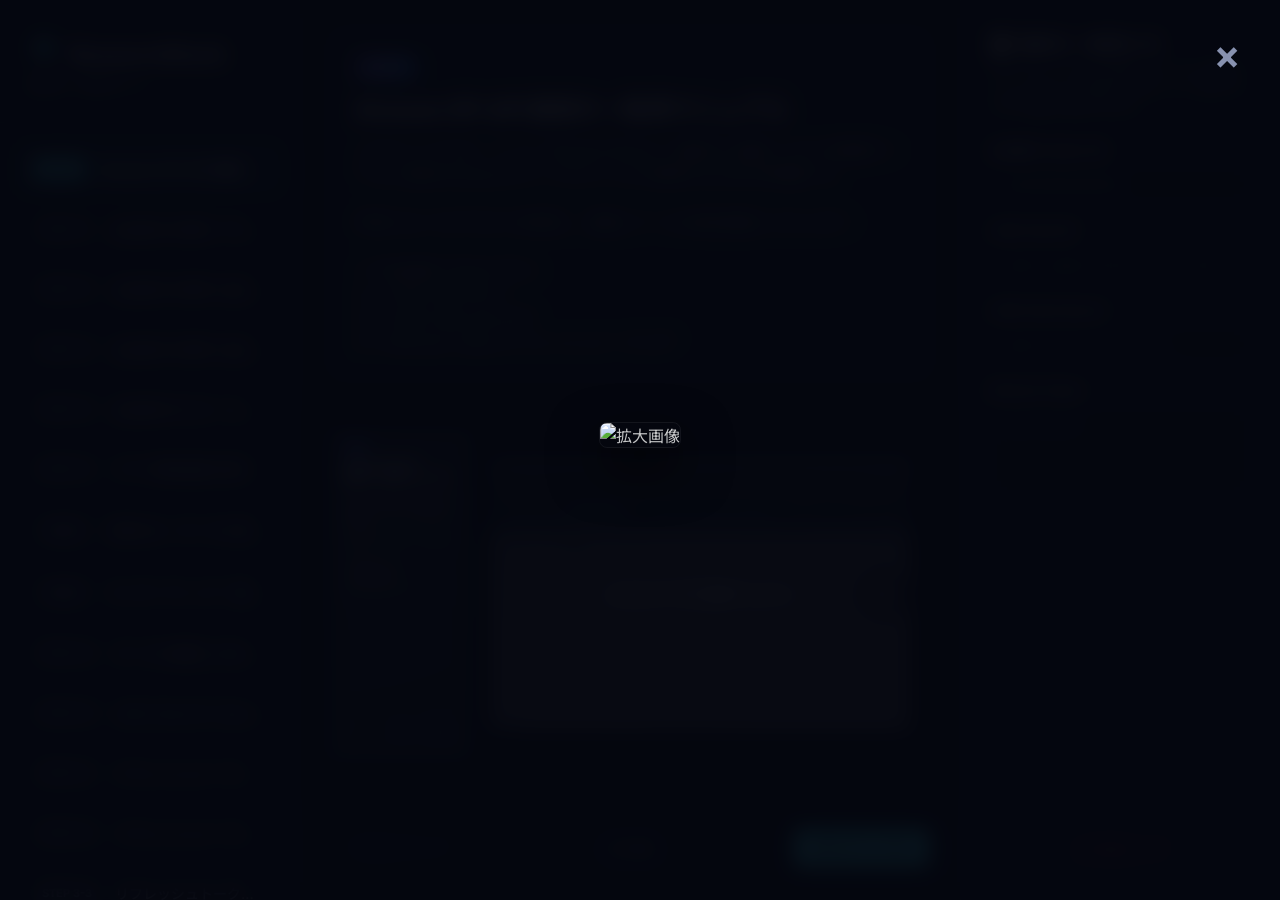
==== docs/index.html @ cdcc1842 "chore: remove obsolete manual documentation and build artifacts" ====
<!DOCTYPE html>
<html lang="ja">
<head>
  <meta charset="UTF-8">
  <meta name="viewport" content="width=device-width, initial-scale=1.0">
  <title>ResearchDeck - SP-API接続キー取得マニュアル</title>
  <link rel="stylesheet" href="style.css">
  <link rel="preconnect" href="https://fonts.googleapis.com">
  <link rel="preconnect" href="https://fonts.gstatic.com" crossorigin>
  <link href="https://fonts.googleapis.com/css2?family=Inter:wght@300;400;500;600;700&family=Noto+Sans+JP:wght@300;400;500;700&display=swap" rel="stylesheet">
</head>
<body>
  <div id="rd-manual-app">
    <!-- 左側：ステップ目次ナビゲーション -->
    <aside class="rd-sidebar">
      <div class="rd-sidebar-header">
        <span class="rd-logo-icon">◈</span>
        <h2>ResearchDeck</h2>
        <p>接続キー取得ガイド</p>
      </div>
      <nav class="rd-step-list" id="rd-step-list">
        <!-- JSで動的にステップアイテムを挿入します -->
      </nav>
    </aside>

    <!-- 中央：メインコンテンツエリア -->
    <main class="rd-main-content">
      <!-- 上部：手順テキスト解説 -->
      <section class="rd-step-text-panel">
        <div class="rd-badge" id="rd-slide-badge">START</div>
        <h1 class="rd-step-title" id="rd-slide-title">マニュアル読み込み中...</h1>
        <div class="rd-step-description" id="rd-slide-description">
          読み込み中...
        </div>
      </section>

      <!-- 中央：画像スライドショー -->
      <section class="rd-image-viewport">
        <div class="rd-slide-container" id="rd-zoom-trigger">
          <img id="rd-slide-image" src="" alt="手順解説画像">
          <div class="rd-image-overlay-tip">画像をクリックして拡大</div>
        </div>
        
        <!-- 画像左右のナビゲーション矢印 -->
        <button id="rd-btn-prev-arrow" class="rd-nav-arrow rd-prev-arrow" aria-label="前へ">◀</button>
        <button id="rd-btn-next-arrow" class="rd-nav-arrow rd-next-arrow" aria-label="次へ">▶</button>
      </section>

      <!-- 下部：操作コントロールバー -->
      <footer class="rd-control-bar">
        <button id="rd-btn-prev" class="rd-control-btn">◀ 前のステップ</button>
        <div class="rd-counter-badge" id="rd-slide-counter">1 / 14</div>
        <button id="rd-btn-next" class="rd-control-btn rd-btn-primary">次のステップ ▶</button>
      </footer>
    </main>

    <!-- 右側：接続キー一時メモ帳（プレミアム機能） -->
    <aside class="rd-notes-sidebar">
      <div class="rd-notes-header">
        <h3>📝 接続キー取得メモ</h3>
        <p>セラーセントラルから取得したキーを一時的にここにコピペして整理できます。データはブラウザに自動で保存されます。</p>
      </div>
      <div class="rd-notes-body">
        <div class="rd-note-field">
          <label for="memo-seller-id">出品者ID (Seller ID)</label>
          <input type="text" id="memo-seller-id" placeholder="A1XXXXXXXXXXXXX">
        </div>
        <div class="rd-note-field">
          <label for="memo-client-id">LWA Client ID</label>
          <input type="text" id="memo-client-id" placeholder="amzn1.application-oa2-client.xxxx...">
        </div>
        <div class="rd-note-field">
          <label for="memo-client-secret">LWA Client Secret</label>
          <input type="password" id="memo-client-secret" placeholder="amzn1.oa2-cs.v1.xxxx...">
        </div>
        <div class="rd-note-field">
          <label for="memo-refresh-token">Refresh Token</label>
          <textarea id="memo-refresh-token" placeholder="Atzr|xxxx..."></textarea>
        </div>
      </div>
      <div class="rd-notes-footer">
        <button id="rd-clear-notes-btn" class="rd-btn-clear">入力内容をクリア</button>
      </div>
    </aside>
  </div>

  <!-- 画像拡大ズームモーダル -->
  <div id="rd-zoom-modal" class="rd-modal" hidden>
    <span class="rd-modal-close" id="rd-zoom-close">&times;</span>
    <img class="rd-modal-content" id="rd-zoom-image" alt="拡大画像">
    <div id="rd-zoom-caption"></div>
  </div>

  <!-- コピー完了通知トースト -->
  <div id="rd-toast" class="rd-toast" hidden>コピーしました！</div>

  <script>
    // 14枚のスライド手順と詳細テキストの定義
    const slides = [
      {
        id: 1,
        badge: "START",
        title: "Amazon SP-API 接続キー取得マニュアル",
        description: "このマニュアルは、ツール「ResearchDeck」の動作に必要な **4つの接続キー** をご自身のAmazonセラーアカウントから取得するための手順書です。<br><br>手順に沿って以下の4つを取得し、最後にツールの設定画面に入力します：<br><br>1. **出品者ID (Seller ID)**<br>2. **LWA Client ID**<br>3. **LWA Client Secret**<br>4. **Refresh Token (リフレッシュトークン)**",
        image: "output/slide_01.png"
      },
      {
        id: 2,
        badge: "STEP 1-1",
        title: "出品者IDの取得: アカウント情報へ",
        description: "まずはアカウント固有の「出品者ID」を取得します。<br><br>セラーセントラルトップ画面の右上にある **「設定（歯車マーク）」** をクリックし、メニューから **「出品用アカウント情報」** を選択します。",
        image: "output/slide_02.png"
      },
      {
        id: 3,
        badge: "STEP 1-2",
        title: "出品者IDの取得: 出品者情報へ",
        description: "出品用アカウント情報画面が開きます。<br><br>画面左側の「登録内容」セクションにある **「出品者情報」** リンクをクリックします。",
        image: "output/slide_03.png"
      },
      {
        id: 4,
        badge: "STEP 1-3",
        title: "出品者IDの取得: 出品者トークンへ",
        description: "出品者情報画面が開きます。<br><br>画面中ほどにある **「出品者トークン」** のリンクをクリックします。",
        image: "output/slide_04.png"
      },
      {
        id: 5,
        badge: "STEP 1-4",
        title: "出品者IDのコピー & 保存",
        description: "画面に **「あなたの出品者トークン」** が表示されます。これがツールで設定する **「出品者ID (Seller ID)」** です。`A`から始まる英数字をコピーして、右側の「接続キー取得メモ」の「出品者ID」欄に貼り付けて保存してください。<br><br><span class='tip'>💡 マニュアル画像では、この個人情報はダミー値にマスクされています。</span>",
        image: "output/slide_05.png"
      },
      {
        id: 6,
        badge: "STEP 2-1",
        title: "アプリ開発画面を開く",
        description: "次に、アプリ登録とLWA Client ID/Secretを取得します。<br><br>セラーセントラルの左上メニューから **「アプリとサービス」** ➔ **「アプリの開発」** をクリックします。",
        image: "output/slide_06.png"
      },
      {
        id: 7,
        badge: "【補足】",
        title: "初回のみ：ポータル登録とオンボーディング",
        description: "「アプリの開発」を初めて開く際、新しいソリューションプロバイダーポータルへの紐付け（オンボーディング）画面が表示されることがあります。<br><br>画面の指示に従い、アカウントを選択し、Eメールの認証を完了させてください。<br><br><span class='tip'>💡 Eメールなどの機密情報はマスクされています。</span>",
        image: "output/slide_07.png"
      },
      {
        id: 8,
        badge: "【補足】",
        title: "オンボーディング：国・アカウント選択",
        description: "利用するアカウントと言語・国を選択します。<br><br>「エメリーマートオンライン（アメリカ合衆国など該当の国）」を選択し、確定します。<br><br><span class='tip'>💡 アカウント名のID部分はマスクされます。</span>",
        image: "output/slide_08.png"
      },
      {
        id: 9,
        badge: "STEP 2-2",
        title: "ポータル画面とLWA情報の表示",
        description: "ソリューションプロバイダーポータルのトップ画面が開きます。<br><br>登録されているアプリ（例: `NETSEA-Research-Tool`）の「LWA認証情報」列にある **「表示」** リンクをクリックします。<br><br><span class='tip'>💡 アプリIDやアカウント名はマスクされます。</span>",
        image: "output/slide_09.png"
      },
      {
        id: 10,
        badge: "STEP 2-3",
        title: "LWA Client ID / Secret の取得",
        description: "「LWA認証情報」のポップアップが表示されます。<br><br>1. **「クライアントID」** をコピーし、右側メモ欄の「LWA Client ID」へ貼り付けます。<br>2. **「クライアント機密情報」** アコーディオンを展開し、表示される **「Client Secret」** をコピーして、右側メモ欄の「LWA Client Secret」へ貼り付けます。<br><br><span class='warning'>⚠️ これらは最も重要な暗号鍵です。絶対に他人に教えないでください。</span>",
        image: "output/slide_10.png"
      },
      {
        id: 11,
        badge: "STEP 3-1",
        title: "リフレッシュトークン：承認メニューを開く",
        description: "続いて、リフレッシュトークン（ツールがデータ通信を継続するための許可証）を取得します。<br><br>ポータル画面で、アプリの右端にある「アプリの編集」ボタンの右側にある **「&or;」矢印** をクリックし、メニューから **「承認」** を選択します。",
        image: "output/slide_11.png"
      },
      {
        id: 12,
        badge: "STEP 3-2",
        title: "リフレッシュトークン：アプリの認可",
        description: "「認可の管理」画面に切り替わります。<br><br>マーケットプレイス「日本」の右側にある **「アプリを承認」** ボタンをクリックします。",
        image: "output/slide_12.png"
      },
      {
        id: 13,
        badge: "STEP 3-3",
        title: "リフレッシュトークンのコピー",
        description: "承認が完了すると、画面に **リフレッシュトークン（Refresh Token）** が発行されます。非常に長い英数字の文字列が表示されるので、**「コピー」** をクリックし、右側メモ欄の「Refresh Token」へ貼り付けます。<br><br><span class='warning'>⚠️ リフレッシュトークンは、この画面を一度閉じると再表示できません。必ずここでコピーしてください！</span>",
        image: "output/slide_13.png"
      },
      {
        id: 14,
        badge: "STEP 4",
        title: "ツール「ResearchDeck」への設定",
        description: "コピーした4つのキーを、ResearchDeckの設定画面に入力します。右側のメモ欄に保存したキーをそれぞれの項目へコピー＆ペーストしてください。<br><br>すべて入力したら、**「接続テスト」** ボタンを押して「接続成功」となることを確認します。最後に **「保存」** をクリックして完了です！",
        image: "output/slide_14.png"
      }
    ];

    let currentSlideIndex = 0;

    // --- DOM要素の参照 ---
    const stepListContainer = document.getElementById("rd-step-list");
    const slideImage = document.getElementById("rd-slide-image");
    const slideBadge = document.getElementById("rd-slide-badge");
    const slideTitle = document.getElementById("rd-slide-title");
    const slideDescription = document.getElementById("rd-slide-description");
    const slideCounter = document.getElementById("rd-slide-counter");
    
    const btnPrev = document.getElementById("rd-btn-prev");
    const btnNext = document.getElementById("rd-btn-next");
    const btnPrevArrow = document.getElementById("rd-btn-prev-arrow");
    const btnNextArrow = document.getElementById("rd-btn-next-arrow");

    const zoomTrigger = document.getElementById("rd-zoom-trigger");
    const zoomModal = document.getElementById("rd-zoom-modal");
    const zoomImage = document.getElementById("rd-zoom-image");
    const zoomClose = document.getElementById("rd-zoom-close");
    const zoomCaption = document.getElementById("rd-zoom-caption");
    const toast = document.getElementById("rd-toast");

    // --- 1. 左側ナビゲーション（目次）の生成 ---
    function initializeStepList() {
      stepListContainer.innerHTML = "";
      slides.forEach((slide, index) => {
        const item = document.createElement("div");
        item.className = "rd-step-item";
        if (index === currentSlideIndex) item.classList.add("active");
        
        item.innerHTML = `
          <div class="rd-step-num">${slide.badge}</div>
          <div class="rd-step-label">${slide.title}</div>
        `;
        
        item.addEventListener("click", () => {
          changeSlide(index);
        });
        
        stepListContainer.appendChild(item);
      });
    }

    // --- 2. スライド描画処理 ---
    function renderSlide(index) {
      currentSlideIndex = index;
      const slide = slides[index];

      // スライドデータ適用
      slideBadge.textContent = slide.badge;
      slideTitle.textContent = slide.title;
      slideDescription.innerHTML = slide.description;
      slideImage.src = slide.image;
      slideImage.alt = slide.title;

      // 下部カウンター
      slideCounter.textContent = `${index + 1} / ${slides.length}`;

      // 左側ナビゲーションのactive切り替え
      const items = stepListContainer.querySelectorAll(".rd-step-item");
      items.forEach((item, idx) => {
        if (idx === index) {
          item.classList.add("active");
          // アクティブな要素がサイドバーで見えるようにスクロール
          item.scrollIntoView({ behavior: "smooth", block: "nearest" });
        } else {
          item.classList.remove("active");
        }
      });

      // ボタンの有効・無効切り替え（最初と最後で非表示）
      btnPrev.disabled = index === 0;
      btnPrevArrow.style.visibility = index === 0 ? "hidden" : "visible";
      
      btnNext.disabled = index === slides.length - 1;
      btnNextArrow.style.visibility = index === slides.length - 1 ? "hidden" : "visible";
      
      // 最終スライドのテキスト変更
      if (index === slides.length - 1) {
        btnNext.textContent = "完了！";
      } else {
        btnNext.textContent = "次のステップ ▶";
      }
    }

    // スライド変更時の統合ラッパー
    function changeSlide(index) {
      if (index >= 0 && index < slides.length) {
        renderSlide(index);
        // URLパラメータの更新 (ブラウザ履歴には残さない)
        const url = new URL(window.location);
        url.searchParams.set('slide', index + 1);
        window.history.replaceState({}, '', url);
      }
    }

    // --- 3. ナビゲーションイベントの登録 ---
    btnPrev.addEventListener("click", () => {
      if (currentSlideIndex > 0) changeSlide(currentSlideIndex - 1);
    });
    btnPrevArrow.addEventListener("click", () => {
      if (currentSlideIndex > 0) changeSlide(currentSlideIndex - 1);
    });

    btnNext.addEventListener("click", () => {
      if (currentSlideIndex < slides.length - 1) {
        changeSlide(currentSlideIndex + 1);
      } else {
        showToast("マニュアルをすべて確認しました。設定を行ってください！");
      }
    });
    btnNextArrow.addEventListener("click", () => {
      if (currentSlideIndex < slides.length - 1) changeSlide(currentSlideIndex + 1);
    });

    // キーボード操作のサポート
    document.addEventListener("keydown", (e) => {
      if (e.key === "ArrowLeft" || e.key === "Left") {
        if (currentSlideIndex > 0) changeSlide(currentSlideIndex - 1);
      } else if (e.key === "ArrowRight" || e.key === "Right") {
        if (currentSlideIndex < slides.length - 1) changeSlide(currentSlideIndex + 1);
      } else if (e.key === "Escape") {
        closeZoom();
      }
    });

    // --- 4. 画像ズーム機能の登録 ---
    zoomTrigger.addEventListener("click", () => {
      const slide = slides[currentSlideIndex];
      zoomImage.src = slide.image;
      zoomCaption.textContent = slide.title;
      zoomModal.hidden = false;
    });

    function closeZoom() {
      zoomModal.hidden = true;
    }
    zoomClose.addEventListener("click", closeZoom);
    zoomModal.addEventListener("click", (e) => {
      if (e.target === zoomModal) closeZoom();
    });

    // --- 5. 接続キーメモ帳機能（ローカルストレージ連動） ---
    const memoFields = ["seller-id", "client-id", "client-secret", "refresh-token"];
    
    function loadMemos() {
      memoFields.forEach(field => {
        const input = document.getElementById(`memo-${field}`);
        const savedVal = localStorage.getItem(`rd-memo-${field}`);
        if (savedVal && input) {
          input.value = savedVal;
        }
        
        // 保存リスナー
        input.addEventListener("input", (e) => {
          localStorage.setItem(`rd-memo-${field}`, e.target.value);
        });
      });
    }

    // クリアボタン
    document.getElementById("rd-clear-notes-btn").addEventListener("click", () => {
      if (confirm("メモに入力したキーをすべてクリアしますか？")) {
        memoFields.forEach(field => {
          const input = document.getElementById(`memo-${field}`);
          if (input) input.value = "";
          localStorage.removeItem(`rd-memo-${field}`);
        });
        showToast("クリアしました");
      }
    });

    // --- 6. トースト通知表示用 ---
    function showToast(message) {
      toast.textContent = message;
      toast.hidden = false;
      toast.classList.add("show");
      
      setTimeout(() => {
        toast.classList.remove("show");
        setTimeout(() => { toast.hidden = true; }, 300);
      }, 2500);
    }

    // --- 7. 初期化 ---
    // URLから初期スライド判定
    const urlParams = new URLSearchParams(window.location.search);
    const slideParam = urlParams.get('slide');
    if (slideParam) {
      const slideNum = parseInt(slideParam, 10);
      if (!isNaN(slideNum) && slideNum >= 1 && slideNum <= slides.length) {
        currentSlideIndex = slideNum - 1;
      }
    }

    initializeStepList();
    renderSlide(currentSlideIndex);
    loadMemos();
  </script>
</body>
</html>
---- docs/style.css ----
/* ============================================================
   ResearchDeck Manual - Modern Glassmorphism Styling
   ============================================================ */

/* --- デザイン変数 --- */
:root {
  --bg-main: #05070f;
  --bg-sidebar: #0b0e17;
  --border-color: rgba(255, 255, 255, 0.06);
  --primary-color: #45f3ff;
  --primary-hover: #3bd1dd;
  --text-main: #c5c6c7;
  --text-muted: #8892b0;
  --text-white: #ffffff;
  --accent-color: #6f42c1;
  --accent-gradient: linear-gradient(135deg, #6f42c1 0%, #007bff 100%);
  --danger-color: #ff3366;
  --panel-bg: rgba(31, 40, 51, 0.35);
  --glass-effect: blur(16px);
}

/* --- リセット & 基本設定 --- */
* {
  box-sizing: border-box;
  margin: 0;
  padding: 0;
}

body {
  font-family: 'Inter', 'Noto Sans JP', sans-serif;
  background-color: var(--bg-main);
  color: var(--text-main);
  overflow: hidden;
  height: 100vh;
  -webkit-font-smoothing: antialiased;
}

/* --- メインレイアウト --- */
#rd-manual-app {
  display: flex;
  width: 100vw;
  height: 100vh;
  background-color: var(--bg-main);
}

/* --- 1. 左側サイドバー（目次） --- */
.rd-sidebar {
  width: 340px;
  min-width: 300px;
  height: 100%;
  background-color: var(--bg-sidebar);
  border-right: 1px solid var(--border-color);
  display: flex;
  flex-direction: column;
  z-index: 20;
}

.rd-sidebar-header {
  padding: 30px;
  border-bottom: 1px solid var(--border-color);
}

.rd-logo-icon {
  font-size: 28px;
  color: var(--primary-color);
  margin-right: 8px;
  display: inline-block;
  text-shadow: 0 0 10px rgba(69, 243, 255, 0.4);
}

.rd-sidebar-header h2 {
  font-size: 22px;
  color: var(--text-white);
  font-weight: 700;
  display: inline-block;
  vertical-align: middle;
}

.rd-sidebar-header p {
  font-size: 13px;
  color: var(--text-muted);
  margin-top: 5px;
}

.rd-step-list {
  flex-grow: 1;
  overflow-y: auto;
  padding: 20px 15px;
}

/* 目次アイテム */
.rd-step-item {
  display: flex;
  align-items: center;
  gap: 15px;
  padding: 14px 18px;
  margin-bottom: 8px;
  border-radius: 10px;
  cursor: pointer;
  transition: all 0.25s cubic-bezier(0.4, 0, 0.2, 1);
  border: 1px solid transparent;
}

.rd-step-item:hover {
  background-color: rgba(255, 255, 255, 0.03);
  border-color: rgba(255, 255, 255, 0.05);
}

.rd-step-item.active {
  background-color: rgba(69, 243, 255, 0.08);
  border-color: rgba(69, 243, 255, 0.2);
}

.rd-step-num {
  font-size: 11px;
  font-weight: 700;
  color: var(--text-muted);
  background-color: rgba(255, 255, 255, 0.05);
  padding: 4px 8px;
  border-radius: 6px;
  white-space: nowrap;
}

.rd-step-item.active .rd-step-num {
  background-color: var(--primary-color);
  color: var(--bg-main);
}

.rd-step-label {
  font-size: 14px;
  font-weight: 500;
  color: var(--text-main);
  white-space: nowrap;
  overflow: hidden;
  text-overflow: ellipsis;
}

.rd-step-item.active .rd-step-label {
  color: var(--text-white);
  font-weight: 600;
}

/* --- 2. 中央メインコンテンツエリア --- */
.rd-main-content {
  flex-grow: 1;
  height: 100%;
  display: flex;
  flex-direction: column;
  padding: 30px;
  background-color: var(--bg-main);
  overflow-y: auto;
}

/* 手順テキストパネル */
.rd-step-text-panel {
  background: var(--panel-bg);
  backdrop-filter: var(--glass-effect);
  -webkit-backdrop-filter: var(--glass-effect);
  border: 1px solid var(--border-color);
  padding: 24px;
  border-radius: 12px;
  margin-bottom: 20px;
}

.rd-badge {
  display: inline-block;
  background: var(--accent-gradient);
  color: var(--text-white);
  font-size: 11px;
  font-weight: 700;
  padding: 4px 12px;
  border-radius: 50px;
  margin-bottom: 12px;
  text-transform: uppercase;
  letter-spacing: 0.5px;
  box-shadow: 0 4px 12px rgba(111, 66, 193, 0.3);
}

.rd-step-title {
  font-size: 24px;
  font-weight: 700;
  color: var(--text-white);
  margin-bottom: 14px;
  letter-spacing: -0.5px;
}

.rd-step-description {
  font-size: 15px;
  line-height: 1.6;
  color: #a8b2c1;
}

.rd-step-description strong {
  color: var(--text-white);
}

.rd-step-description .tip {
  display: block;
  margin-top: 15px;
  background: rgba(69, 243, 255, 0.05);
  border-left: 3px solid var(--primary-color);
  padding: 10px 14px;
  border-radius: 0 6px 6px 0;
  font-size: 13px;
  color: #92e7ee;
}

.rd-step-description .warning {
  display: block;
  margin-top: 15px;
  background: rgba(255, 51, 102, 0.05);
  border-left: 3px solid var(--danger-color);
  padding: 10px 14px;
  border-radius: 0 6px 6px 0;
  font-size: 13px;
  color: #ffa8bb;
}

/* 画像ビューポート */
.rd-image-viewport {
  flex-grow: 1;
  position: relative;
  min-height: 250px;
  margin-bottom: 20px;
}

.rd-slide-container {
  width: 100%;
  height: 100%;
  background-color: #000;
  border: 1px solid var(--border-color);
  border-radius: 12px;
  overflow: hidden;
  display: flex;
  justify-content: center;
  align-items: center;
  position: relative;
  cursor: zoom-in;
  box-shadow: 0 10px 30px rgba(0, 0, 0, 0.5);
  transition: border-color 0.3s ease;
}

.rd-slide-container:hover {
  border-color: rgba(69, 243, 255, 0.2);
}

#rd-slide-image {
  max-width: 100%;
  max-height: 100%;
  object-fit: contain;
  display: block;
  transition: transform 0.3s ease;
}

.rd-slide-container:hover #rd-slide-image {
  transform: scale(1.01);
}

.rd-image-overlay-tip {
  position: absolute;
  bottom: 15px;
  right: 15px;
  background: rgba(0, 0, 0, 0.7);
  color: #fff;
  font-size: 11px;
  padding: 4px 10px;
  border-radius: 4px;
  pointer-events: none;
  opacity: 0;
  transition: opacity 0.3s ease;
}

.rd-slide-container:hover .rd-image-overlay-tip {
  opacity: 1;
}

/* 画像左右のナビゲーション矢印 */
.rd-nav-arrow {
  position: absolute;
  top: 50%;
  transform: translateY(-50%);
  background: rgba(11, 14, 23, 0.6);
  border: 1px solid rgba(255, 255, 255, 0.08);
  color: var(--text-white);
  font-size: 18px;
  width: 50px;
  height: 50px;
  border-radius: 50%;
  cursor: pointer;
  display: flex;
  justify-content: center;
  align-items: center;
  transition: all 0.2s ease;
  z-index: 10;
  user-select: none;
}

.rd-nav-arrow:hover {
  background: var(--bg-sidebar);
  border-color: var(--primary-color);
  color: var(--primary-color);
  box-shadow: 0 0 15px rgba(69, 243, 255, 0.3);
}

.rd-prev-arrow {
  left: 20px;
}

.rd-next-arrow {
  right: 20px;
}

/* 下部コントロールバー */
.rd-control-bar {
  height: 60px;
  display: flex;
  justify-content: space-between;
  align-items: center;
  border-top: 1px solid var(--border-color);
  padding-top: 15px;
}

.rd-control-btn {
  background: rgba(255, 255, 255, 0.03);
  border: 1px solid var(--border-color);
  color: var(--text-main);
  padding: 10px 20px;
  border-radius: 8px;
  font-size: 13px;
  font-weight: 600;
  cursor: pointer;
  transition: all 0.2s ease;
}

.rd-control-btn:hover:not(:disabled) {
  border-color: rgba(255, 255, 255, 0.2);
  color: var(--text-white);
}

.rd-control-btn:disabled {
  opacity: 0.3;
  cursor: not-allowed;
}

.rd-control-btn.rd-btn-primary {
  background: var(--primary-color);
  border-color: var(--primary-color);
  color: var(--bg-main);
}

.rd-control-btn.rd-btn-primary:hover:not(:disabled) {
  background: var(--primary-hover);
  border-color: var(--primary-hover);
  box-shadow: 0 0 15px rgba(69, 243, 255, 0.3);
}

.rd-counter-badge {
  font-size: 15px;
  font-weight: 600;
  color: var(--text-muted);
  background: rgba(255, 255, 255, 0.03);
  padding: 6px 16px;
  border-radius: 20px;
  border: 1px solid var(--border-color);
  letter-spacing: 0.5px;
}

/* --- 3. 右側：メモ帳サイドバー --- */
.rd-notes-sidebar {
  width: 360px;
  min-width: 320px;
  height: 100%;
  background-color: var(--bg-sidebar);
  border-left: 1px solid var(--border-color);
  display: flex;
  flex-direction: column;
  padding: 30px;
  z-index: 20;
}

.rd-notes-header {
  margin-bottom: 25px;
}

.rd-notes-header h3 {
  font-size: 18px;
  color: var(--text-white);
  font-weight: 700;
  margin-bottom: 6px;
}

.rd-notes-header p {
  font-size: 12px;
  color: var(--text-muted);
  line-height: 1.5;
}

.rd-notes-body {
  flex-grow: 1;
  overflow-y: auto;
}

.rd-note-field {
  margin-bottom: 20px;
}

.rd-note-field label {
  display: block;
  font-size: 12px;
  font-weight: 600;
  color: var(--text-white);
  margin-bottom: 8px;
  letter-spacing: 0.5px;
}

.rd-note-field input[type="text"],
.rd-note-field input[type="password"],
.rd-note-field textarea {
  width: 100%;
  background-color: rgba(0, 0, 0, 0.3);
  border: 1px solid var(--border-color);
  border-radius: 8px;
  padding: 10px 12px;
  color: var(--text-white);
  font-family: monospace;
  font-size: 13px;
  transition: all 0.2s ease;
  outline: none;
}

.rd-note-field input:focus,
.rd-note-field textarea:focus {
  border-color: var(--primary-color);
  box-shadow: 0 0 8px rgba(69, 243, 255, 0.15);
  background-color: rgba(0, 0, 0, 0.4);
}

.rd-note-field textarea {
  height: 90px;
  resize: none;
}

.rd-notes-footer {
  border-top: 1px solid var(--border-color);
  padding-top: 20px;
}

.rd-btn-clear {
  width: 100%;
  background: transparent;
  border: 1px dashed rgba(255, 51, 102, 0.3);
  color: rgba(255, 51, 102, 0.7);
  padding: 10px;
  border-radius: 8px;
  font-size: 12px;
  font-weight: 600;
  cursor: pointer;
  transition: all 0.2s ease;
}

.rd-btn-clear:hover {
  background: rgba(255, 51, 102, 0.05);
  color: var(--danger-color);
  border-color: var(--danger-color);
}

/* --- 4. 拡大ズームモーダル --- */
.rd-modal {
  position: fixed;
  z-index: 100;
  left: 0;
  top: 0;
  width: 100%;
  height: 100%;
  overflow: auto;
  background-color: rgba(5, 7, 15, 0.95);
  backdrop-filter: blur(10px);
  display: flex;
  flex-direction: column;
  justify-content: center;
  align-items: center;
  animation: fadeIn 0.2s ease-out;
}

@keyframes fadeIn {
  from { opacity: 0; }
  to { opacity: 1; }
}

.rd-modal-content {
  margin: auto;
  display: block;
  max-width: 90%;
  max-height: 80%;
  object-fit: contain;
  border-radius: 8px;
  border: 1px solid var(--border-color);
  box-shadow: 0 20px 50px rgba(0,0,0,0.8);
  animation: zoomIn 0.25s cubic-bezier(0.4, 0, 0.2, 1);
}

@keyframes zoomIn {
  from { transform: scale(0.9); }
  to { transform: scale(1); }
}

.rd-modal-close {
  position: absolute;
  top: 30px;
  right: 40px;
  color: var(--text-muted);
  font-size: 40px;
  font-weight: bold;
  transition: color 0.2s ease;
  cursor: pointer;
}

.rd-modal-close:hover {
  color: var(--text-white);
}

#rd-zoom-caption {
  margin: 15px auto;
  color: var(--text-white);
  font-size: 18px;
  font-weight: 600;
}

/* --- 5. トースト通知 --- */
.rd-toast {
  position: fixed;
  bottom: 30px;
  left: 50%;
  transform: translateX(-50%) translateY(20px);
  background: var(--bg-sidebar);
  border: 1px solid var(--primary-color);
  color: var(--text-white);
  padding: 12px 28px;
  border-radius: 50px;
  font-size: 14px;
  font-weight: 600;
  z-index: 1000;
  box-shadow: 0 8px 24px rgba(0,0,0,0.6), 0 0 15px rgba(69, 243, 255, 0.2);
  pointer-events: none;
  opacity: 0;
  transition: all 0.3s cubic-bezier(0.4, 0, 0.2, 1);
}

.rd-toast.show {
  transform: translateX(-50%) translateY(0);
  opacity: 1;
}

/* --- レスポンシブ対応（中画面以下） --- */
@media (max-width: 1200px) {
  .rd-notes-sidebar {
    display: none; /* 幅が狭い場合はメモ帳を非表示に */
  }
}

@media (max-width: 768px) {
  .rd-sidebar {
    display: none; /* スマホ幅ではサイドバーも非表示にし、メインだけに */
  }
}
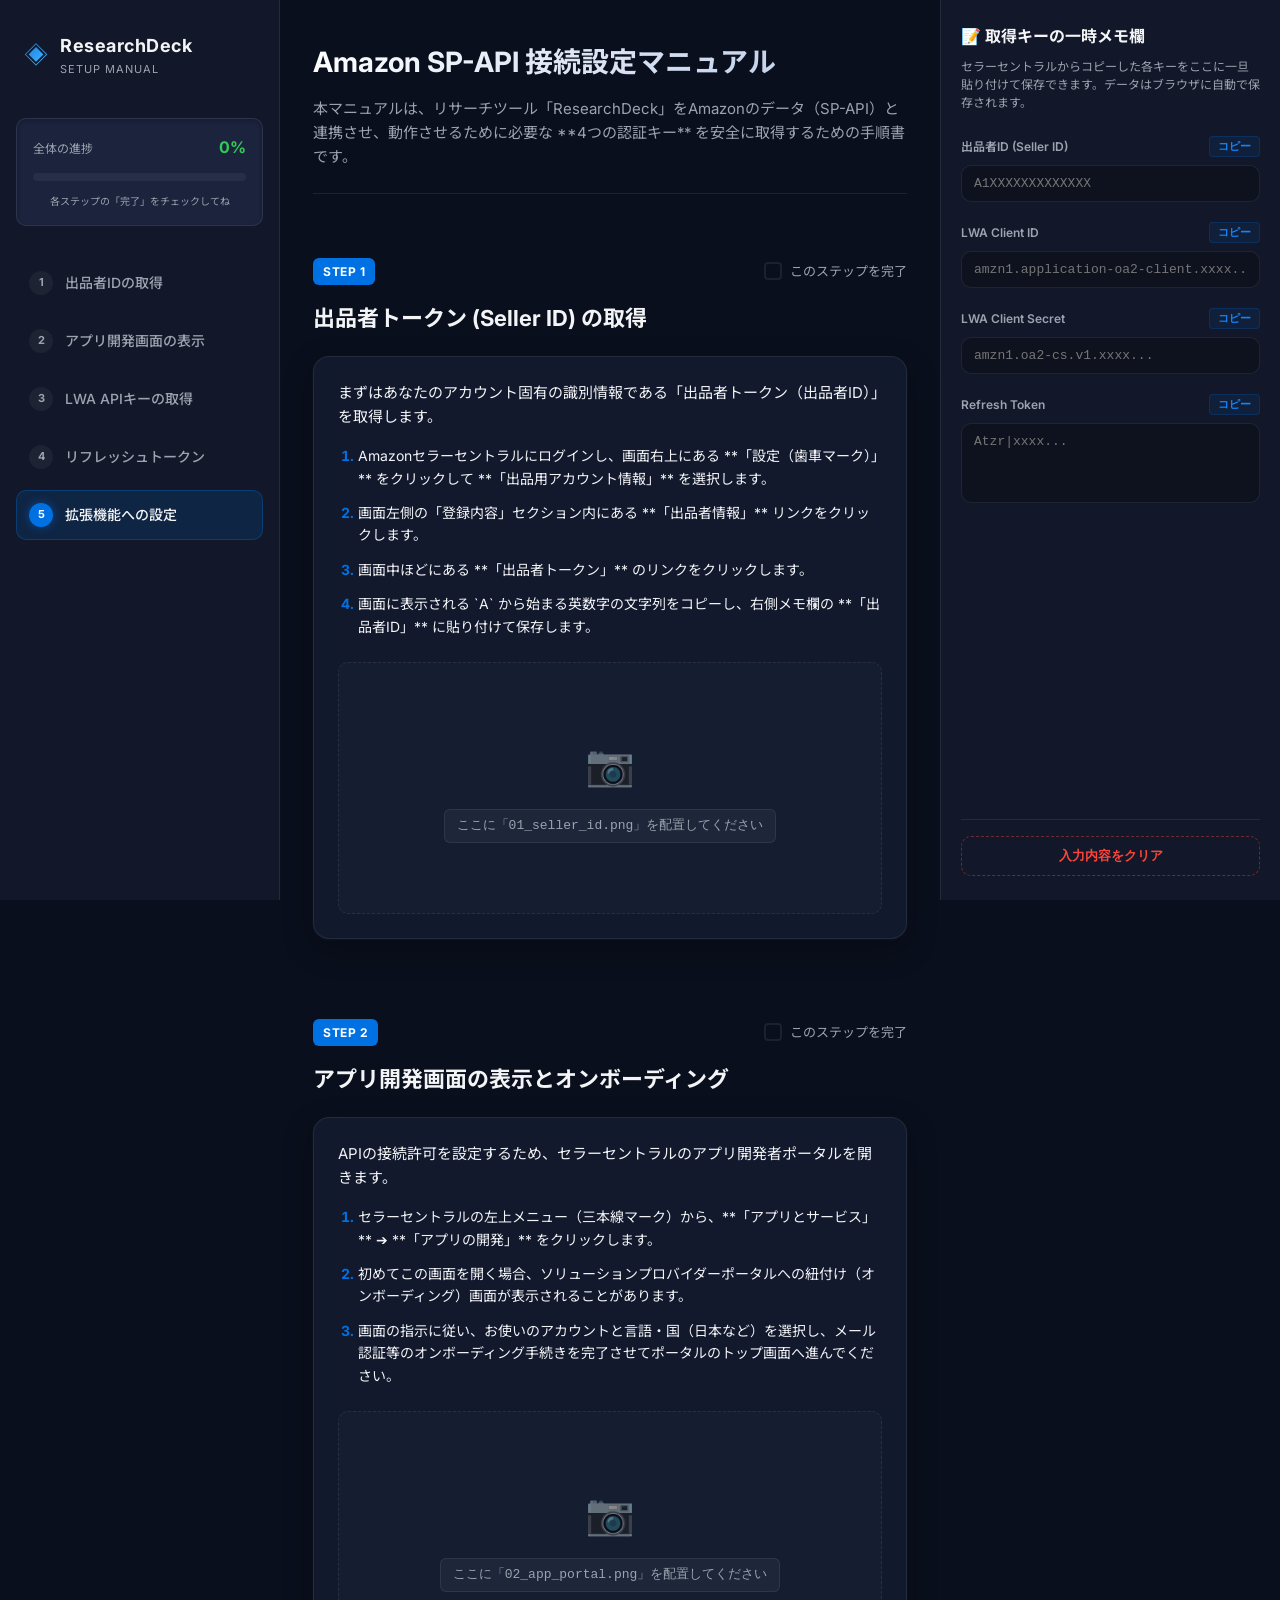
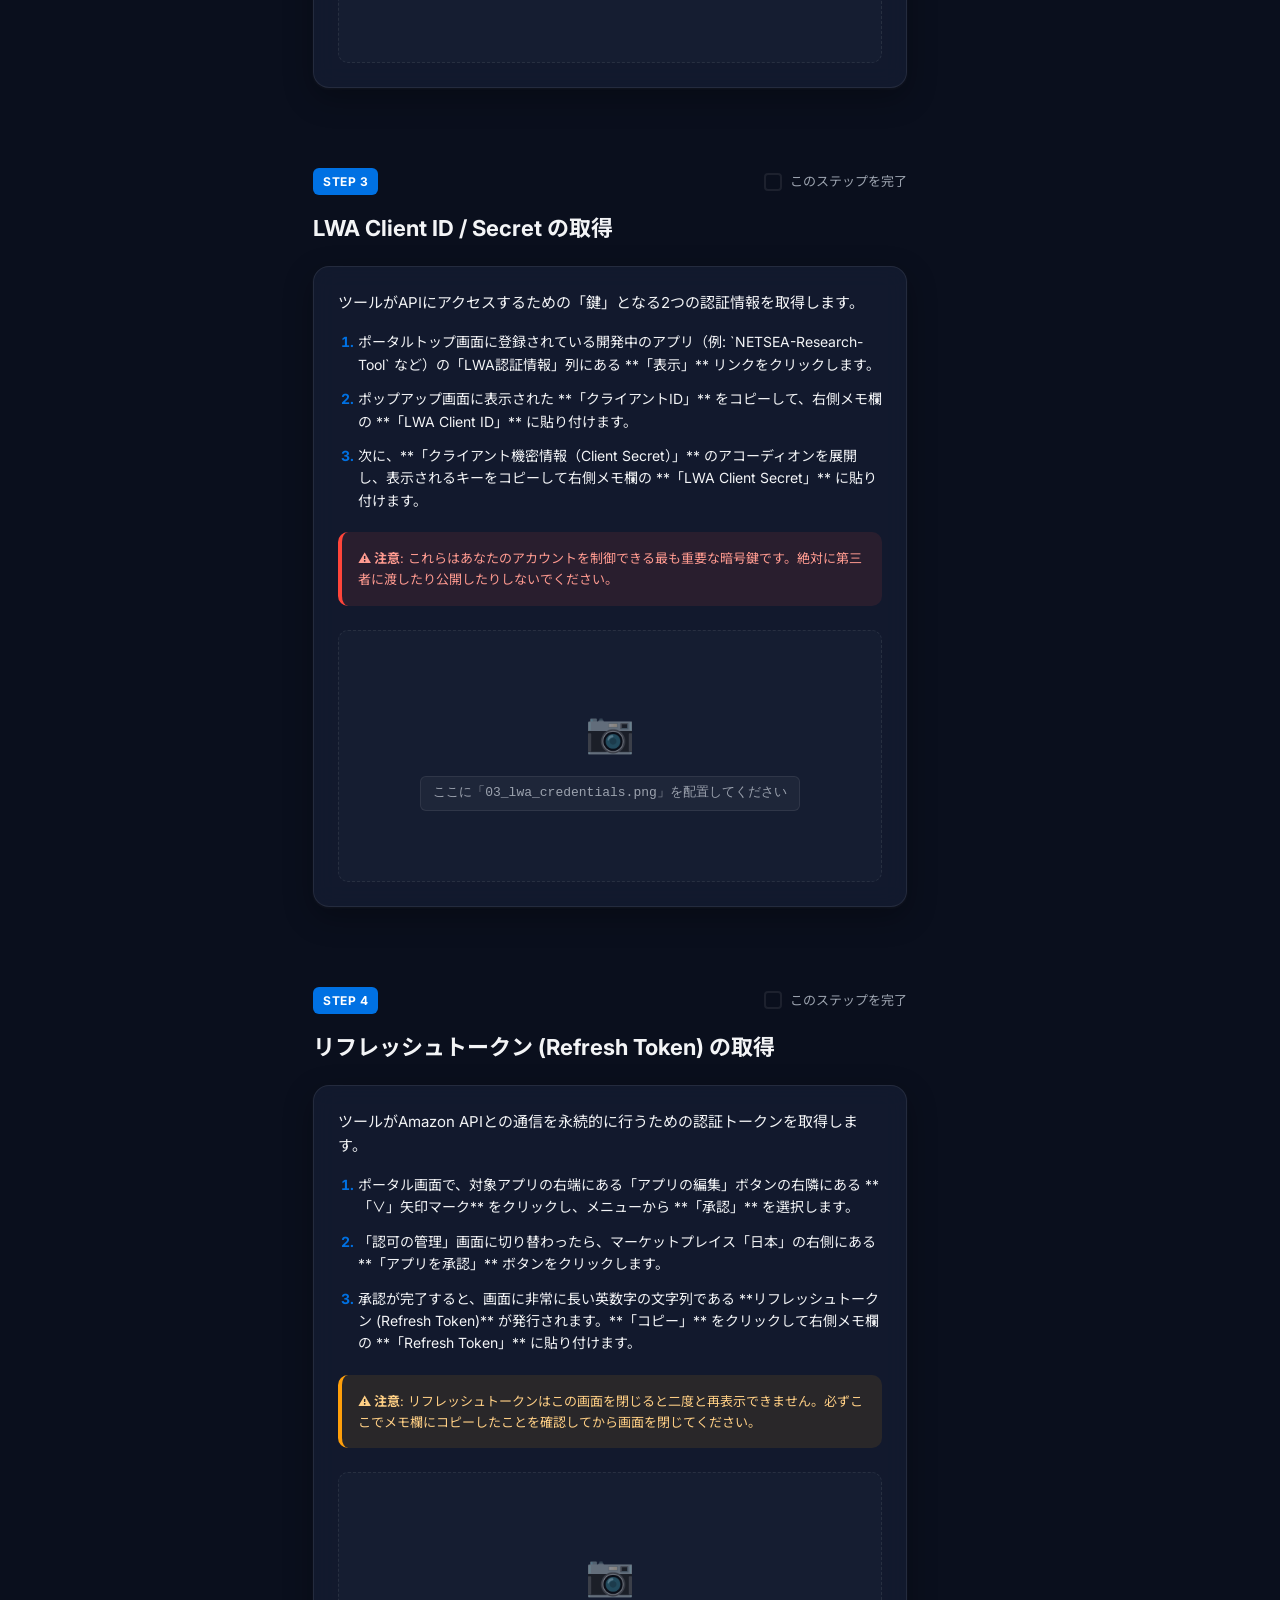
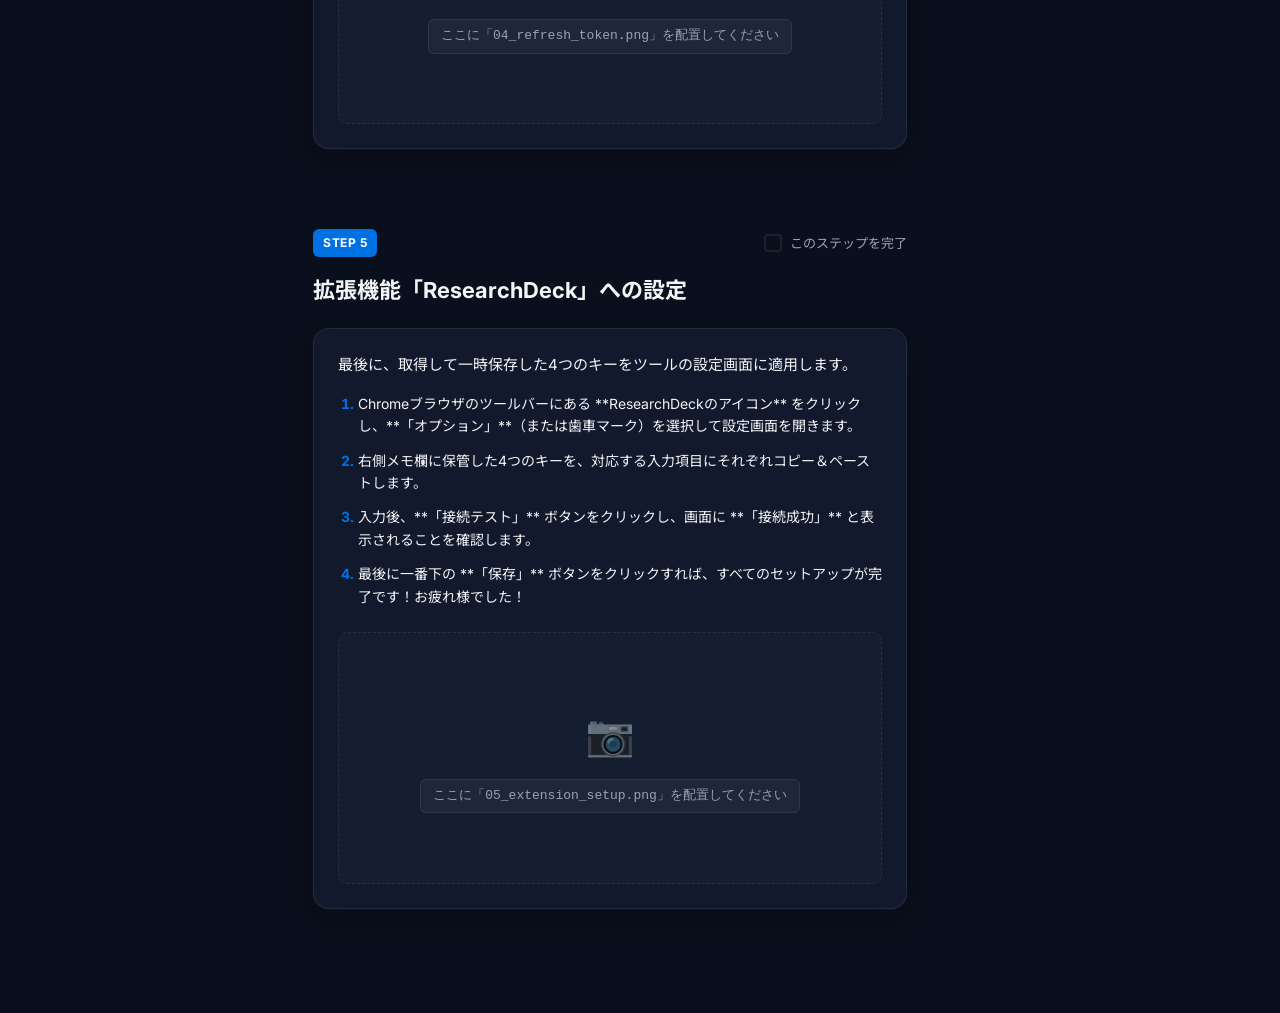
==== commit 4a407cc4: "refactor: modernize documentation UI with three-column layout and remove legacy screenshot files" ====
--- a/docs/index.html
+++ b/docs/index.html
@@ -3,398 +3,472 @@
 <head>
   <meta charset="UTF-8">
   <meta name="viewport" content="width=device-width, initial-scale=1.0">
-  <title>ResearchDeck - SP-API接続キー取得マニュアル</title>
+  <title>ResearchDeck - SP-API 接続設定マニュアル</title>
   <link rel="stylesheet" href="style.css">
   <link rel="preconnect" href="https://fonts.googleapis.com">
   <link rel="preconnect" href="https://fonts.gstatic.com" crossorigin>
   <link href="https://fonts.googleapis.com/css2?family=Inter:wght@300;400;500;600;700&family=Noto+Sans+JP:wght@300;400;500;700&display=swap" rel="stylesheet">
 </head>
 <body>
-  <div id="rd-manual-app">
-    <!-- 左側：ステップ目次ナビゲーション -->
-    <aside class="rd-sidebar">
-      <div class="rd-sidebar-header">
-        <span class="rd-logo-icon">◈</span>
-        <h2>ResearchDeck</h2>
-        <p>接続キー取得ガイド</p>
+  <div id="app-container">
+    <!-- 左側：ナビゲーション＆進捗パネル -->
+    <aside class="sidebar-nav">
+      <div class="brand-header">
+        <span class="brand-icon">◈</span>
+        <div class="brand-title">
+          <h2>ResearchDeck</h2>
+          <p>Setup Manual</p>
+        </div>
       </div>
-      <nav class="rd-step-list" id="rd-step-list">
-        <!-- JSで動的にステップアイテムを挿入します -->
+
+      <!-- 進捗インジケータ -->
+      <div class="progress-panel">
+        <div class="progress-info">
+          <span class="progress-label">全体の進捗</span>
+          <span class="progress-percent" id="progress-percent">0%</span>
+        </div>
+        <div class="progress-bar-bg">
+          <div class="progress-bar-fill" id="progress-bar-fill" style="width: 0%;"></div>
+        </div>
+        <p class="progress-hint">各ステップの「完了」をチェックしてね</p>
+      </div>
+
+      <!-- ステップ目次 -->
+      <nav class="step-menu" id="step-menu">
+        <a href="#step-1" class="step-menu-item active" id="menu-step-1">
+          <span class="menu-num">1</span>
+          <span class="menu-label">出品者IDの取得</span>
+        </a>
+        <a href="#step-2" class="step-menu-item" id="menu-step-2">
+          <span class="menu-num">2</span>
+          <span class="menu-label">アプリ開発画面の表示</span>
+        </a>
+        <a href="#step-3" class="step-menu-item" id="menu-step-3">
+          <span class="menu-num">3</span>
+          <span class="menu-label">LWA APIキーの取得</span>
+        </a>
+        <a href="#step-4" class="step-menu-item" id="menu-step-4">
+          <span class="menu-num">4</span>
+          <span class="menu-label">リフレッシュトークン</span>
+        </a>
+        <a href="#step-5" class="step-menu-item" id="menu-step-5">
+          <span class="menu-num">5</span>
+          <span class="menu-label">拡張機能への設定</span>
+        </a>
       </nav>
     </aside>
 
-    <!-- 中央：メインコンテンツエリア -->
-    <main class="rd-main-content">
-      <!-- 上部：手順テキスト解説 -->
-      <section class="rd-step-text-panel">
-        <div class="rd-badge" id="rd-slide-badge">START</div>
-        <h1 class="rd-step-title" id="rd-slide-title">マニュアル読み込み中...</h1>
-        <div class="rd-step-description" id="rd-slide-description">
-          読み込み中...
+    <!-- 中央：マニュアル本文スクロールエリア -->
+    <main class="content-body">
+      <header class="content-header">
+        <h1>Amazon SP-API 接続設定マニュアル</h1>
+        <p>本マニュアルは、リサーチツール「ResearchDeck」をAmazonのデータ（SP-API）と連携させ、動作させるために必要な **4つの認証キー** を安全に取得するための手順書です。</p>
+      </header>
+
+      <!-- STEP 1 -->
+      <section id="step-1" class="manual-step">
+        <div class="step-badge-container">
+          <span class="step-badge">STEP 1</span>
+          <label class="check-container">
+            <input type="checkbox" class="step-checker" data-step="1">
+            <span class="checkmark"></span>
+            このステップを完了
+          </label>
+        </div>
+        <h2>出品者トークン (Seller ID) の取得</h2>
+        <div class="step-card">
+          <div class="step-instruction">
+            <p>まずはあなたのアカウント固有の識別情報である「出品者トークン（出品者ID）」を取得します。</p>
+            <ol>
+              <li>Amazonセラーセントラルにログインし、画面右上にある **「設定（歯車マーク）」** をクリックして **「出品用アカウント情報」** を選択します。</li>
+              <li>画面左側の「登録内容」セクション内にある **「出品者情報」** リンクをクリックします。</li>
+              <li>画面中ほどにある **「出品者トークン」** のリンクをクリックします。</li>
+              <li>画面に表示される `A` から始まる英数字の文字列をコピーし、右側メモ欄の **「出品者ID」** に貼り付けて保存します。</li>
+            </ol>
+          </div>
+
+          <div class="step-image-container">
+            <img src="images/01_seller_id.png" alt="出品者IDの取得" class="step-image" onerror="handleImageError(this, '01_seller_id.png')">
+            <div class="image-placeholder">
+              <span class="placeholder-icon">📷</span>
+              <span class="placeholder-text">ここに「01_seller_id.png」を配置してください</span>
+            </div>
+          </div>
         </div>
       </section>
 
-      <!-- 中央：画像スライドショー -->
-      <section class="rd-image-viewport">
-        <div class="rd-slide-container" id="rd-zoom-trigger">
-          <img id="rd-slide-image" src="" alt="手順解説画像">
-          <div class="rd-image-overlay-tip">画像をクリックして拡大</div>
-        </div>
-        
-        <!-- 画像左右のナビゲーション矢印 -->
-        <button id="rd-btn-prev-arrow" class="rd-nav-arrow rd-prev-arrow" aria-label="前へ">◀</button>
-        <button id="rd-btn-next-arrow" class="rd-nav-arrow rd-next-arrow" aria-label="次へ">▶</button>
+      <!-- STEP 2 -->
+      <section id="step-2" class="manual-step">
+        <div class="step-badge-container">
+          <span class="step-badge">STEP 2</span>
+          <label class="check-container">
+            <input type="checkbox" class="step-checker" data-step="2">
+            <span class="checkmark"></span>
+            このステップを完了
+          </label>
+        </div>
+        <h2>アプリ開発画面の表示とオンボーディング</h2>
+        <div class="step-card">
+          <div class="step-instruction">
+            <p>APIの接続許可を設定するため、セラーセントラルのアプリ開発者ポータルを開きます。</p>
+            <ol>
+              <li>セラーセントラルの左上メニュー（三本線マーク）から、**「アプリとサービス」** ➔ **「アプリの開発」** をクリックします。</li>
+              <li>初めてこの画面を開く場合、ソリューションプロバイダーポータルへの紐付け（オンボーディング）画面が表示されることがあります。</li>
+              <li>画面の指示に従い、お使いのアカウントと言語・国（日本など）を選択し、メール認証等のオンボーディング手続きを完了させてポータルのトップ画面へ進んでください。</li>
+            </ol>
+          </div>
+
+          <div class="step-image-container">
+            <img src="images/02_app_portal.png" alt="アプリ開発ポータルの表示" class="step-image" onerror="handleImageError(this, '02_app_portal.png')">
+            <div class="image-placeholder">
+              <span class="placeholder-icon">📷</span>
+              <span class="placeholder-text">ここに「02_app_portal.png」を配置してください</span>
+            </div>
+          </div>
+        </div>
       </section>
 
-      <!-- 下部：操作コントロールバー -->
-      <footer class="rd-control-bar">
-        <button id="rd-btn-prev" class="rd-control-btn">◀ 前のステップ</button>
-        <div class="rd-counter-badge" id="rd-slide-counter">1 / 14</div>
-        <button id="rd-btn-next" class="rd-control-btn rd-btn-primary">次のステップ ▶</button>
-      </footer>
+      <!-- STEP 3 -->
+      <section id="step-3" class="manual-step">
+        <div class="step-badge-container">
+          <span class="step-badge">STEP 3</span>
+          <label class="check-container">
+            <input type="checkbox" class="step-checker" data-step="3">
+            <span class="checkmark"></span>
+            このステップを完了
+          </label>
+        </div>
+        <h2>LWA Client ID / Secret の取得</h2>
+        <div class="step-card">
+          <div class="step-instruction">
+            <p>ツールがAPIにアクセスするための「鍵」となる2つの認証情報を取得します。</p>
+            <ol>
+              <li>ポータルトップ画面に登録されている開発中のアプリ（例: `NETSEA-Research-Tool` など）の「LWA認証情報」列にある **「表示」** リンクをクリックします。</li>
+              <li>ポップアップ画面に表示された **「クライアントID」** をコピーして、右側メモ欄の **「LWA Client ID」** に貼り付けます。</li>
+              <li>次に、**「クライアント機密情報（Client Secret）」** のアコーディオンを展開し、表示されるキーをコピーして右側メモ欄の **「LWA Client Secret」** に貼り付けます。</li>
+            </ol>
+            <div class="alert-box alert-danger">
+              <strong>⚠️ 注意</strong>: これらはあなたのアカウントを制御できる最も重要な暗号鍵です。絶対に第三者に渡したり公開したりしないでください。
+            </div>
+          </div>
+
+          <div class="step-image-container">
+            <img src="images/03_lwa_credentials.png" alt="LWA認証情報の取得" class="step-image" onerror="handleImageError(this, '03_lwa_credentials.png')">
+            <div class="image-placeholder">
+              <span class="placeholder-icon">📷</span>
+              <span class="placeholder-text">ここに「03_lwa_credentials.png」を配置してください</span>
+            </div>
+          </div>
+        </div>
+      </section>
+
+      <!-- STEP 4 -->
+      <section id="step-4" class="manual-step">
+        <div class="step-badge-container">
+          <span class="step-badge">STEP 4</span>
+          <label class="check-container">
+            <input type="checkbox" class="step-checker" data-step="4">
+            <span class="checkmark"></span>
+            このステップを完了
+          </label>
+        </div>
+        <h2>リフレッシュトークン (Refresh Token) の取得</h2>
+        <div class="step-card">
+          <div class="step-instruction">
+            <p>ツールがAmazon APIとの通信を永続的に行うための認証トークンを取得します。</p>
+            <ol>
+              <li>ポータル画面で、対象アプリの右端にある「アプリの編集」ボタンの右隣にある **「∨」矢印マーク** をクリックし、メニューから **「承認」** を選択します。</li>
+              <li>「認可の管理」画面に切り替わったら、マーケットプレイス「日本」の右側にある **「アプリを承認」** ボタンをクリックします。</li>
+              <li>承認が完了すると、画面に非常に長い英数字の文字列である **リフレッシュトークン (Refresh Token)** が発行されます。**「コピー」** をクリックして右側メモ欄の **「Refresh Token」** に貼り付けます。</li>
+            </ol>
+            <div class="alert-box alert-warning">
+              <strong>⚠️ 注意</strong>: リフレッシュトークンはこの画面を閉じると二度と再表示できません。必ずここでメモ欄にコピーしたことを確認してから画面を閉じてください。
+            </div>
+          </div>
+
+          <div class="step-image-container">
+            <img src="images/04_refresh_token.png" alt="リフレッシュトークンの取得" class="step-image" onerror="handleImageError(this, '04_refresh_token.png')">
+            <div class="image-placeholder">
+              <span class="placeholder-icon">📷</span>
+              <span class="placeholder-text">ここに「04_refresh_token.png」を配置してください</span>
+            </div>
+          </div>
+        </div>
+      </section>
+
+      <!-- STEP 5 -->
+      <section id="step-5" class="manual-step">
+        <div class="step-badge-container">
+          <span class="step-badge">STEP 5</span>
+          <label class="check-container">
+            <input type="checkbox" class="step-checker" data-step="5">
+            <span class="checkmark"></span>
+            このステップを完了
+          </label>
+        </div>
+        <h2>拡張機能「ResearchDeck」への設定</h2>
+        <div class="step-card">
+          <div class="step-instruction">
+            <p>最後に、取得して一時保存した4つのキーをツールの設定画面に適用します。</p>
+            <ol>
+              <li>Chromeブラウザのツールバーにある **ResearchDeckのアイコン** をクリックし、**「オプション」**（または歯車マーク）を選択して設定画面を開きます。</li>
+              <li>右側メモ欄に保管した4つのキーを、対応する入力項目にそれぞれコピー＆ペーストします。</li>
+              <li>入力後、**「接続テスト」** ボタンをクリックし、画面に **「接続成功」** と表示されることを確認します。</li>
+              <li>最後に一番下の **「保存」** ボタンをクリックすれば、すべてのセットアップが完了です！お疲れ様でした！</li>
+            </ol>
+          </div>
+
+          <div class="step-image-container">
+            <img src="images/05_extension_setup.png" alt="拡張機能への設定" class="step-image" onerror="handleImageError(this, '05_extension_setup.png')">
+            <div class="image-placeholder">
+              <span class="placeholder-icon">📷</span>
+              <span class="placeholder-text">ここに「05_extension_setup.png」を配置してください</span>
+            </div>
+          </div>
+        </div>
+      </section>
     </main>
 
-    <!-- 右側：接続キー一時メモ帳（プレミアム機能） -->
-    <aside class="rd-notes-sidebar">
-      <div class="rd-notes-header">
-        <h3>📝 接続キー取得メモ</h3>
-        <p>セラーセントラルから取得したキーを一時的にここにコピペして整理できます。データはブラウザに自動で保存されます。</p>
+    <!-- 右側：接続キー一時メモ帳 -->
+    <aside class="sidebar-notes">
+      <div class="notes-header">
+        <h3>📝 取得キーの一時メモ欄</h3>
+        <p>セラーセントラルからコピーした各キーをここに一旦貼り付けて保存できます。データはブラウザに自動で保存されます。</p>
       </div>
-      <div class="rd-notes-body">
-        <div class="rd-note-field">
-          <label for="memo-seller-id">出品者ID (Seller ID)</label>
+
+      <div class="notes-body">
+        <div class="note-item">
+          <div class="note-label-container">
+            <label for="memo-seller-id">出品者ID (Seller ID)</label>
+            <button class="btn-copy" onclick="copyMemoValue('memo-seller-id')">コピー</button>
+          </div>
           <input type="text" id="memo-seller-id" placeholder="A1XXXXXXXXXXXXX">
         </div>
-        <div class="rd-note-field">
-          <label for="memo-client-id">LWA Client ID</label>
+
+        <div class="note-item">
+          <div class="note-label-container">
+            <label for="memo-client-id">LWA Client ID</label>
+            <button class="btn-copy" onclick="copyMemoValue('memo-client-id')">コピー</button>
+          </div>
           <input type="text" id="memo-client-id" placeholder="amzn1.application-oa2-client.xxxx...">
         </div>
-        <div class="rd-note-field">
-          <label for="memo-client-secret">LWA Client Secret</label>
+
+        <div class="note-item">
+          <div class="note-label-container">
+            <label for="memo-client-secret">LWA Client Secret</label>
+            <button class="btn-copy" onclick="copyMemoValue('memo-client-secret')">コピー</button>
+          </div>
           <input type="password" id="memo-client-secret" placeholder="amzn1.oa2-cs.v1.xxxx...">
         </div>
-        <div class="rd-note-field">
-          <label for="memo-refresh-token">Refresh Token</label>
+
+        <div class="note-item">
+          <div class="note-label-container">
+            <label for="memo-refresh-token">Refresh Token</label>
+            <button class="btn-copy" onclick="copyMemoValue('memo-refresh-token')">コピー</button>
+          </div>
           <textarea id="memo-refresh-token" placeholder="Atzr|xxxx..."></textarea>
         </div>
       </div>
-      <div class="rd-notes-footer">
-        <button id="rd-clear-notes-btn" class="rd-btn-clear">入力内容をクリア</button>
+
+      <div class="notes-footer">
+        <button class="btn-clear" onclick="clearNotes()">入力内容をクリア</button>
       </div>
     </aside>
   </div>
 
   <!-- 画像拡大ズームモーダル -->
-  <div id="rd-zoom-modal" class="rd-modal" hidden>
-    <span class="rd-modal-close" id="rd-zoom-close">&times;</span>
-    <img class="rd-modal-content" id="rd-zoom-image" alt="拡大画像">
-    <div id="rd-zoom-caption"></div>
+  <div id="zoom-modal" class="zoom-modal" hidden>
+    <span class="zoom-close" onclick="closeZoom()">&times;</span>
+    <img class="zoom-content" id="zoom-img" alt="拡大画像">
+    <div id="zoom-caption"></div>
   </div>
 
   <!-- コピー完了通知トースト -->
-  <div id="rd-toast" class="rd-toast" hidden>コピーしました！</div>
-
+  <div id="toast" class="toast" hidden>コピーしました！</div>
+
+  <!-- JavaScript制御ロジック -->
   <script>
-    // 14枚のスライド手順と詳細テキストの定義
-    const slides = [
-      {
-        id: 1,
-        badge: "START",
-        title: "Amazon SP-API 接続キー取得マニュアル",
-        description: "このマニュアルは、ツール「ResearchDeck」の動作に必要な **4つの接続キー** をご自身のAmazonセラーアカウントから取得するための手順書です。<br><br>手順に沿って以下の4つを取得し、最後にツールの設定画面に入力します：<br><br>1. **出品者ID (Seller ID)**<br>2. **LWA Client ID**<br>3. **LWA Client Secret**<br>4. **Refresh Token (リフレッシュトークン)**",
-        image: "output/slide_01.png"
-      },
-      {
-        id: 2,
-        badge: "STEP 1-1",
-        title: "出品者IDの取得: アカウント情報へ",
-        description: "まずはアカウント固有の「出品者ID」を取得します。<br><br>セラーセントラルトップ画面の右上にある **「設定（歯車マーク）」** をクリックし、メニューから **「出品用アカウント情報」** を選択します。",
-        image: "output/slide_02.png"
-      },
-      {
-        id: 3,
-        badge: "STEP 1-2",
-        title: "出品者IDの取得: 出品者情報へ",
-        description: "出品用アカウント情報画面が開きます。<br><br>画面左側の「登録内容」セクションにある **「出品者情報」** リンクをクリックします。",
-        image: "output/slide_03.png"
-      },
-      {
-        id: 4,
-        badge: "STEP 1-3",
-        title: "出品者IDの取得: 出品者トークンへ",
-        description: "出品者情報画面が開きます。<br><br>画面中ほどにある **「出品者トークン」** のリンクをクリックします。",
-        image: "output/slide_04.png"
-      },
-      {
-        id: 5,
-        badge: "STEP 1-4",
-        title: "出品者IDのコピー & 保存",
-        description: "画面に **「あなたの出品者トークン」** が表示されます。これがツールで設定する **「出品者ID (Seller ID)」** です。`A`から始まる英数字をコピーして、右側の「接続キー取得メモ」の「出品者ID」欄に貼り付けて保存してください。<br><br><span class='tip'>💡 マニュアル画像では、この個人情報はダミー値にマスクされています。</span>",
-        image: "output/slide_05.png"
-      },
-      {
-        id: 6,
-        badge: "STEP 2-1",
-        title: "アプリ開発画面を開く",
-        description: "次に、アプリ登録とLWA Client ID/Secretを取得します。<br><br>セラーセントラルの左上メニューから **「アプリとサービス」** ➔ **「アプリの開発」** をクリックします。",
-        image: "output/slide_06.png"
-      },
-      {
-        id: 7,
-        badge: "【補足】",
-        title: "初回のみ：ポータル登録とオンボーディング",
-        description: "「アプリの開発」を初めて開く際、新しいソリューションプロバイダーポータルへの紐付け（オンボーディング）画面が表示されることがあります。<br><br>画面の指示に従い、アカウントを選択し、Eメールの認証を完了させてください。<br><br><span class='tip'>💡 Eメールなどの機密情報はマスクされています。</span>",
-        image: "output/slide_07.png"
-      },
-      {
-        id: 8,
-        badge: "【補足】",
-        title: "オンボーディング：国・アカウント選択",
-        description: "利用するアカウントと言語・国を選択します。<br><br>「エメリーマートオンライン（アメリカ合衆国など該当の国）」を選択し、確定します。<br><br><span class='tip'>💡 アカウント名のID部分はマスクされます。</span>",
-        image: "output/slide_08.png"
-      },
-      {
-        id: 9,
-        badge: "STEP 2-2",
-        title: "ポータル画面とLWA情報の表示",
-        description: "ソリューションプロバイダーポータルのトップ画面が開きます。<br><br>登録されているアプリ（例: `NETSEA-Research-Tool`）の「LWA認証情報」列にある **「表示」** リンクをクリックします。<br><br><span class='tip'>💡 アプリIDやアカウント名はマスクされます。</span>",
-        image: "output/slide_09.png"
-      },
-      {
-        id: 10,
-        badge: "STEP 2-3",
-        title: "LWA Client ID / Secret の取得",
-        description: "「LWA認証情報」のポップアップが表示されます。<br><br>1. **「クライアントID」** をコピーし、右側メモ欄の「LWA Client ID」へ貼り付けます。<br>2. **「クライアント機密情報」** アコーディオンを展開し、表示される **「Client Secret」** をコピーして、右側メモ欄の「LWA Client Secret」へ貼り付けます。<br><br><span class='warning'>⚠️ これらは最も重要な暗号鍵です。絶対に他人に教えないでください。</span>",
-        image: "output/slide_10.png"
-      },
-      {
-        id: 11,
-        badge: "STEP 3-1",
-        title: "リフレッシュトークン：承認メニューを開く",
-        description: "続いて、リフレッシュトークン（ツールがデータ通信を継続するための許可証）を取得します。<br><br>ポータル画面で、アプリの右端にある「アプリの編集」ボタンの右側にある **「&or;」矢印** をクリックし、メニューから **「承認」** を選択します。",
-        image: "output/slide_11.png"
-      },
-      {
-        id: 12,
-        badge: "STEP 3-2",
-        title: "リフレッシュトークン：アプリの認可",
-        description: "「認可の管理」画面に切り替わります。<br><br>マーケットプレイス「日本」の右側にある **「アプリを承認」** ボタンをクリックします。",
-        image: "output/slide_12.png"
-      },
-      {
-        id: 13,
-        badge: "STEP 3-3",
-        title: "リフレッシュトークンのコピー",
-        description: "承認が完了すると、画面に **リフレッシュトークン（Refresh Token）** が発行されます。非常に長い英数字の文字列が表示されるので、**「コピー」** をクリックし、右側メモ欄の「Refresh Token」へ貼り付けます。<br><br><span class='warning'>⚠️ リフレッシュトークンは、この画面を一度閉じると再表示できません。必ずここでコピーしてください！</span>",
-        image: "output/slide_13.png"
-      },
-      {
-        id: 14,
-        badge: "STEP 4",
-        title: "ツール「ResearchDeck」への設定",
-        description: "コピーした4つのキーを、ResearchDeckの設定画面に入力します。右側のメモ欄に保存したキーをそれぞれの項目へコピー＆ペーストしてください。<br><br>すべて入力したら、**「接続テスト」** ボタンを押して「接続成功」となることを確認します。最後に **「保存」** をクリックして完了です！",
-        image: "output/slide_14.png"
-      }
-    ];
-
-    let currentSlideIndex = 0;
-
-    // --- DOM要素の参照 ---
-    const stepListContainer = document.getElementById("rd-step-list");
-    const slideImage = document.getElementById("rd-slide-image");
-    const slideBadge = document.getElementById("rd-slide-badge");
-    const slideTitle = document.getElementById("rd-slide-title");
-    const slideDescription = document.getElementById("rd-slide-description");
-    const slideCounter = document.getElementById("rd-slide-counter");
-    
-    const btnPrev = document.getElementById("rd-btn-prev");
-    const btnNext = document.getElementById("rd-btn-next");
-    const btnPrevArrow = document.getElementById("rd-btn-prev-arrow");
-    const btnNextArrow = document.getElementById("rd-btn-next-arrow");
-
-    const zoomTrigger = document.getElementById("rd-zoom-trigger");
-    const zoomModal = document.getElementById("rd-zoom-modal");
-    const zoomImage = document.getElementById("rd-zoom-image");
-    const zoomClose = document.getElementById("rd-zoom-close");
-    const zoomCaption = document.getElementById("rd-zoom-caption");
-    const toast = document.getElementById("rd-toast");
-
-    // --- 1. 左側ナビゲーション（目次）の生成 ---
-    function initializeStepList() {
-      stepListContainer.innerHTML = "";
-      slides.forEach((slide, index) => {
-        const item = document.createElement("div");
-        item.className = "rd-step-item";
-        if (index === currentSlideIndex) item.classList.add("active");
+    // --- 画像読み込みエラー時の処理 (プレースホルダー表示) ---
+    function handleImageError(imgElement, fileName) {
+      // 画像自体を非表示にし、隣にあるプレースホルダーを表示する
+      imgElement.style.display = 'none';
+      const placeholder = imgElement.nextElementSibling;
+      if (placeholder) {
+        placeholder.style.display = 'flex';
+      }
+    }
+
+    // --- メモ帳のlocalStorage自動保存・読み込み ---
+    const memoIds = ['memo-seller-id', 'memo-client-id', 'memo-client-secret', 'memo-refresh-token'];
+
+    function loadNotes() {
+      memoIds.forEach(id => {
+        const value = localStorage.getItem(id);
+        if (value !== null) {
+          document.getElementById(id).value = value;
+        }
+        // 入力時の自動保存リスナー登録
+        document.getElementById(id).addEventListener('input', (e) => {
+          localStorage.setItem(id, e.target.value);
+        });
+      });
+    }
+
+    function clearNotes() {
+      if (confirm('入力したすべての接続キーメモを消去してもよろしいですか？')) {
+        memoIds.forEach(id => {
+          document.getElementById(id).value = '';
+          localStorage.removeItem(id);
+        });
+        showToast('メモをクリアしました');
+      }
+    }
+
+    // クリップボードコピー
+    function copyMemoValue(id) {
+      const input = document.getElementById(id);
+      if (!input.value.trim()) {
+        showToast('コピーする内容がありません');
+        return;
+      }
+      navigator.clipboard.writeText(input.value.trim())
+        .then(() => {
+          showToast('クリップボードにコピーしました！');
+        })
+        .catch(err => {
+          console.error('コピー失敗:', err);
+          // 代替コピー処理
+          input.select();
+          document.execCommand('copy');
+          showToast('コピーしました！');
+        });
+    }
+
+    // --- トースト通知の表示 ---
+    function showToast(message) {
+      const toast = document.getElementById('toast');
+      toast.textContent = message;
+      toast.hidden = false;
+      toast.classList.add('show');
+      setTimeout(() => {
+        toast.classList.remove('show');
+        setTimeout(() => { toast.hidden = true; }, 300);
+      }, 2000);
+    }
+
+    // --- 進捗チェッカーとプログレスバーの連動 ---
+    const checkers = document.querySelectorAll('.step-checker');
+    const progressPercent = document.getElementById('progress-percent');
+    const progressBarFill = document.getElementById('progress-bar-fill');
+
+    function updateProgress() {
+      let completedCount = 0;
+      checkers.forEach(checker => {
+        if (checker.checked) completedCount++;
+      });
+      const percent = Math.round((completedCount / checkers.length) * 100);
+      progressPercent.textContent = `${percent}%`;
+      progressBarFill.style.width = `${percent}%`;
+
+      // チェック状態を保存
+      checkers.forEach(checker => {
+        localStorage.setItem(`step-check-${checker.dataset.step}`, checker.checked);
+      });
+    }
+
+    function loadProgress() {
+      checkers.forEach(checker => {
+        const checked = localStorage.getItem(`step-check-${checker.dataset.step}`) === 'true';
+        checker.checked = checked;
         
-        item.innerHTML = `
-          <div class="rd-step-num">${slide.badge}</div>
-          <div class="rd-step-label">${slide.title}</div>
-        `;
-        
-        item.addEventListener("click", () => {
-          changeSlide(index);
-        });
-        
-        stepListContainer.appendChild(item);
-      });
-    }
-
-    // --- 2. スライド描画処理 ---
-    function renderSlide(index) {
-      currentSlideIndex = index;
-      const slide = slides[index];
-
-      // スライドデータ適用
-      slideBadge.textContent = slide.badge;
-      slideTitle.textContent = slide.title;
-      slideDescription.innerHTML = slide.description;
-      slideImage.src = slide.image;
-      slideImage.alt = slide.title;
-
-      // 下部カウンター
-      slideCounter.textContent = `${index + 1} / ${slides.length}`;
-
-      // 左側ナビゲーションのactive切り替え
-      const items = stepListContainer.querySelectorAll(".rd-step-item");
-      items.forEach((item, idx) => {
-        if (idx === index) {
-          item.classList.add("active");
-          // アクティブな要素がサイドバーで見えるようにスクロール
-          item.scrollIntoView({ behavior: "smooth", block: "nearest" });
-        } else {
-          item.classList.remove("active");
-        }
-      });
-
-      // ボタンの有効・無効切り替え（最初と最後で非表示）
-      btnPrev.disabled = index === 0;
-      btnPrevArrow.style.visibility = index === 0 ? "hidden" : "visible";
-      
-      btnNext.disabled = index === slides.length - 1;
-      btnNextArrow.style.visibility = index === slides.length - 1 ? "hidden" : "visible";
-      
-      // 最終スライドのテキスト変更
-      if (index === slides.length - 1) {
-        btnNext.textContent = "完了！";
-      } else {
-        btnNext.textContent = "次のステップ ▶";
-      }
-    }
-
-    // スライド変更時の統合ラッパー
-    function changeSlide(index) {
-      if (index >= 0 && index < slides.length) {
-        renderSlide(index);
-        // URLパラメータの更新 (ブラウザ履歴には残さない)
-        const url = new URL(window.location);
-        url.searchParams.set('slide', index + 1);
-        window.history.replaceState({}, '', url);
-      }
-    }
-
-    // --- 3. ナビゲーションイベントの登録 ---
-    btnPrev.addEventListener("click", () => {
-      if (currentSlideIndex > 0) changeSlide(currentSlideIndex - 1);
-    });
-    btnPrevArrow.addEventListener("click", () => {
-      if (currentSlideIndex > 0) changeSlide(currentSlideIndex - 1);
-    });
-
-    btnNext.addEventListener("click", () => {
-      if (currentSlideIndex < slides.length - 1) {
-        changeSlide(currentSlideIndex + 1);
-      } else {
-        showToast("マニュアルをすべて確認しました。設定を行ってください！");
-      }
-    });
-    btnNextArrow.addEventListener("click", () => {
-      if (currentSlideIndex < slides.length - 1) changeSlide(currentSlideIndex + 1);
-    });
-
-    // キーボード操作のサポート
-    document.addEventListener("keydown", (e) => {
-      if (e.key === "ArrowLeft" || e.key === "Left") {
-        if (currentSlideIndex > 0) changeSlide(currentSlideIndex - 1);
-      } else if (e.key === "ArrowRight" || e.key === "Right") {
-        if (currentSlideIndex < slides.length - 1) changeSlide(currentSlideIndex + 1);
-      } else if (e.key === "Escape") {
-        closeZoom();
-      }
-    });
-
-    // --- 4. 画像ズーム機能の登録 ---
-    zoomTrigger.addEventListener("click", () => {
-      const slide = slides[currentSlideIndex];
-      zoomImage.src = slide.image;
-      zoomCaption.textContent = slide.title;
-      zoomModal.hidden = false;
-    });
-
-    function closeZoom() {
-      zoomModal.hidden = true;
-    }
-    zoomClose.addEventListener("click", closeZoom);
-    zoomModal.addEventListener("click", (e) => {
-      if (e.target === zoomModal) closeZoom();
-    });
-
-    // --- 5. 接続キーメモ帳機能（ローカルストレージ連動） ---
-    const memoFields = ["seller-id", "client-id", "client-secret", "refresh-token"];
-    
-    function loadMemos() {
-      memoFields.forEach(field => {
-        const input = document.getElementById(`memo-${field}`);
-        const savedVal = localStorage.getItem(`rd-memo-${field}`);
-        if (savedVal && input) {
-          input.value = savedVal;
+        // 完了状態に応じたステップカードのスタイル変更
+        const stepSection = checker.closest('.manual-step');
+        if (checked) {
+          stepSection.classList.add('completed');
         }
         
-        // 保存リスナー
-        input.addEventListener("input", (e) => {
-          localStorage.setItem(`rd-memo-${field}`, e.target.value);
-        });
-      });
-    }
-
-    // クリアボタン
-    document.getElementById("rd-clear-notes-btn").addEventListener("click", () => {
-      if (confirm("メモに入力したキーをすべてクリアしますか？")) {
-        memoFields.forEach(field => {
-          const input = document.getElementById(`memo-${field}`);
-          if (input) input.value = "";
-          localStorage.removeItem(`rd-memo-${field}`);
-        });
-        showToast("クリアしました");
+        checker.addEventListener('change', (e) => {
+          if (e.target.checked) {
+            stepSection.classList.add('completed');
+          } else {
+            stepSection.classList.remove('completed');
+          }
+          updateProgress();
+        });
+      });
+      updateProgress();
+    }
+
+    // --- スムーズスクロールとアクティブステップ連動 ---
+    const sections = document.querySelectorAll('.manual-step');
+    const menuItems = document.querySelectorAll('.step-menu-item');
+
+    window.addEventListener('scroll', () => {
+      let currentSectionId = '';
+      const scrollPosition = window.scrollY + 150; // オフセット調整
+
+      sections.forEach(section => {
+        const top = section.offsetTop;
+        const height = section.offsetHeight;
+        if (scrollPosition >= top && scrollPosition < top + height) {
+          currentSectionId = section.getAttribute('id');
+        }
+      });
+
+      if (currentSectionId) {
+        menuItems.forEach(item => {
+          item.classList.remove('active');
+          if (item.getAttribute('href') === `#${currentSectionId}`) {
+            item.classList.add('active');
+          }
+        });
       }
     });
 
-    // --- 6. トースト通知表示用 ---
-    function showToast(message) {
-      toast.textContent = message;
-      toast.hidden = false;
-      toast.classList.add("show");
-      
-      setTimeout(() => {
-        toast.classList.remove("show");
-        setTimeout(() => { toast.hidden = true; }, 300);
-      }, 2500);
-    }
-
-    // --- 7. 初期化 ---
-    // URLから初期スライド判定
-    const urlParams = new URLSearchParams(window.location.search);
-    const slideParam = urlParams.get('slide');
-    if (slideParam) {
-      const slideNum = parseInt(slideParam, 10);
-      if (!isNaN(slideNum) && slideNum >= 1 && slideNum <= slides.length) {
-        currentSlideIndex = slideNum - 1;
-      }
-    }
-
-    initializeStepList();
-    renderSlide(currentSlideIndex);
-    loadMemos();
+    // --- 画像の拡大ズーム機能 ---
+    const zoomModal = document.getElementById('zoom-modal');
+    const zoomImg = document.getElementById('zoom-img');
+    const zoomCaption = document.getElementById('zoom-caption');
+
+    document.querySelectorAll('.step-image').forEach(img => {
+      img.addEventListener('click', () => {
+        if (img.style.display !== 'none') {
+          zoomModal.hidden = false;
+          zoomImg.src = img.src;
+          zoomCaption.textContent = img.alt;
+          zoomModal.classList.add('show');
+        }
+      });
+    });
+
+    function closeZoom() {
+      zoomModal.classList.remove('show');
+      setTimeout(() => { zoomModal.hidden = true; }, 300);
+    }
+
+    // エスケープキーで閉じる
+    window.addEventListener('keydown', (e) => {
+      if (e.key === 'Escape' && !zoomModal.hidden) {
+        closeZoom();
+      }
+    });
+
+    // 初期化
+    window.addEventListener('DOMContentLoaded', () => {
+      loadNotes();
+      loadProgress();
+
+      // スマホ版メモドロワーのトグル動作
+      const notesSidebar = document.querySelector('.sidebar-notes');
+      const notesHeader = document.querySelector('.notes-header');
+      if (notesHeader && notesSidebar) {
+        notesHeader.addEventListener('click', () => {
+          if (window.innerWidth <= 768) {
+            notesSidebar.classList.toggle('expanded');
+          }
+        });
+      }
+    });
   </script>
 </body>
 </html>
--- a/docs/style.css
+++ b/docs/style.css
@@ -1,565 +1,722 @@
-/* ============================================================
-   ResearchDeck Manual - Modern Glassmorphism Styling
-   ============================================================ */
-
-/* --- デザイン変数 --- */
+/* ==========================================================================
+   ResearchDeck Setup Manual Style Sheets
+   Vanilla CSS with Dark/Glassmorphism Design System
+   ========================================================================== */
+
+/* --- 1. デザインシステム変数 ＆ 基本設定 --- */
 :root {
-  --bg-main: #05070f;
-  --bg-sidebar: #0b0e17;
-  --border-color: rgba(255, 255, 255, 0.06);
-  --primary-color: #45f3ff;
-  --primary-hover: #3bd1dd;
-  --text-main: #c5c6c7;
-  --text-muted: #8892b0;
-  --text-white: #ffffff;
-  --accent-color: #6f42c1;
-  --accent-gradient: linear-gradient(135deg, #6f42c1 0%, #007bff 100%);
-  --danger-color: #ff3366;
-  --panel-bg: rgba(31, 40, 51, 0.35);
-  --glass-effect: blur(16px);
-}
-
-/* --- リセット & 基本設定 --- */
+  --font-main: 'Inter', 'Noto Sans JP', -apple-system, BlinkMacSystemFont, "Segoe UI", Roboto, sans-serif;
+  
+  /* カラーパレット (洗練された深みのあるダークネイビーベース) */
+  --bg-primary: #0a0f1d;
+  --bg-secondary: #121829;
+  --bg-tertiary: #1b233d;
+  --bg-card: rgba(22, 30, 54, 0.7);
+  --border-color: rgba(255, 255, 255, 0.08);
+  
+  --text-main: #f3f4f6;
+  --text-muted: #9ca3af;
+  --text-dark: #111827;
+  
+  /* アクセントカラー */
+  --color-primary: #0071e3;       /* Apple風鮮やかブルー */
+  --color-primary-hover: #1485ff;
+  --color-success: #34c759;       /* グリーン */
+  --color-success-bg: rgba(52, 199, 89, 0.1);
+  --color-warning: #ff9f0a;       /* オレンジ */
+  --color-warning-bg: rgba(255, 159, 10, 0.1);
+  --color-danger: #ff453a;        /* レッド */
+  --color-danger-bg: rgba(255, 69, 58, 0.1);
+  
+  /* 効果・シャドウ */
+  --blur-glass: blur(12px);
+  --shadow-premium: 0 10px 30px rgba(0, 0, 0, 0.3), 0 1px 3px rgba(255, 255, 255, 0.05);
+  --shadow-inset: inset 0 2px 4px rgba(0, 0, 0, 0.2);
+  --radius-lg: 16px;
+  --radius-md: 10px;
+  --radius-sm: 6px;
+  --transition-smooth: all 0.3s cubic-bezier(0.4, 0, 0.2, 1);
+}
+
 * {
   box-sizing: border-box;
   margin: 0;
   padding: 0;
 }
 
+html {
+  scroll-behavior: smooth;
+  background-color: var(--bg-primary);
+  color: var(--text-main);
+  font-family: var(--font-main);
+  line-height: 1.6;
+}
+
 body {
-  font-family: 'Inter', 'Noto Sans JP', sans-serif;
-  background-color: var(--bg-main);
-  color: var(--text-main);
+  min-height: 100vh;
+  overflow-x: hidden;
+}
+
+/* --- 2. 3カラムレイアウト構成 --- */
+#app-container {
+  display: grid;
+  grid-template-columns: 280px 1fr 340px;
+  min-height: 100vh;
+}
+
+/* --- 3. 左サイドバー (ナビゲーション) --- */
+.sidebar-nav {
+  background-color: var(--bg-secondary);
+  border-right: 1px solid var(--border-color);
+  padding: 24px 16px;
+  height: 100vh;
+  position: sticky;
+  top: 0;
+  display: flex;
+  flex-direction: column;
+  gap: 32px;
+}
+
+.brand-header {
+  display: flex;
+  align-items: center;
+  gap: 12px;
+  padding: 8px;
+}
+
+.brand-icon {
+  font-size: 24px;
+  color: var(--color-primary);
+  background: linear-gradient(135deg, var(--color-primary), #5fc6ff);
+  -webkit-background-clip: text;
+  -webkit-text-fill-color: transparent;
+  animation: pulse 3s infinite alternate;
+}
+
+.brand-title h2 {
+  font-size: 18px;
+  font-weight: 700;
+  letter-spacing: 0.5px;
+}
+
+.brand-title p {
+  font-size: 11px;
+  color: var(--text-muted);
+  text-transform: uppercase;
+  letter-spacing: 1px;
+}
+
+/* 進捗パネル */
+.progress-panel {
+  background: var(--bg-tertiary);
+  border: 1px solid var(--border-color);
+  border-radius: var(--radius-md);
+  padding: 16px;
+  display: flex;
+  flex-direction: column;
+  gap: 12px;
+  box-shadow: var(--shadow-inset);
+}
+
+.progress-info {
+  display: flex;
+  justify-content: space-between;
+  align-items: center;
+}
+
+.progress-label {
+  font-size: 12px;
+  color: var(--text-muted);
+}
+
+.progress-percent {
+  font-size: 16px;
+  font-weight: 700;
+  color: var(--color-success);
+}
+
+.progress-bar-bg {
+  height: 8px;
+  background-color: rgba(255, 255, 255, 0.05);
+  border-radius: 4px;
   overflow: hidden;
-  height: 100vh;
-  -webkit-font-smoothing: antialiased;
-}
-
-/* --- メインレイアウト --- */
-#rd-manual-app {
-  display: flex;
-  width: 100vw;
-  height: 100vh;
-  background-color: var(--bg-main);
-}
-
-/* --- 1. 左側サイドバー（目次） --- */
-.rd-sidebar {
-  width: 340px;
-  min-width: 300px;
+}
+
+.progress-bar-fill {
   height: 100%;
-  background-color: var(--bg-sidebar);
-  border-right: 1px solid var(--border-color);
-  display: flex;
-  flex-direction: column;
-  z-index: 20;
-}
-
-.rd-sidebar-header {
-  padding: 30px;
-  border-bottom: 1px solid var(--border-color);
-}
-
-.rd-logo-icon {
-  font-size: 28px;
-  color: var(--primary-color);
-  margin-right: 8px;
-  display: inline-block;
-  text-shadow: 0 0 10px rgba(69, 243, 255, 0.4);
-}
-
-.rd-sidebar-header h2 {
-  font-size: 22px;
-  color: var(--text-white);
-  font-weight: 700;
-  display: inline-block;
-  vertical-align: middle;
-}
-
-.rd-sidebar-header p {
-  font-size: 13px;
-  color: var(--text-muted);
-  margin-top: 5px;
-}
-
-.rd-step-list {
-  flex-grow: 1;
-  overflow-y: auto;
-  padding: 20px 15px;
-}
-
-/* 目次アイテム */
-.rd-step-item {
-  display: flex;
-  align-items: center;
-  gap: 15px;
-  padding: 14px 18px;
-  margin-bottom: 8px;
-  border-radius: 10px;
-  cursor: pointer;
-  transition: all 0.25s cubic-bezier(0.4, 0, 0.2, 1);
-  border: 1px solid transparent;
-}
-
-.rd-step-item:hover {
-  background-color: rgba(255, 255, 255, 0.03);
-  border-color: rgba(255, 255, 255, 0.05);
-}
-
-.rd-step-item.active {
-  background-color: rgba(69, 243, 255, 0.08);
-  border-color: rgba(69, 243, 255, 0.2);
-}
-
-.rd-step-num {
-  font-size: 11px;
-  font-weight: 700;
-  color: var(--text-muted);
-  background-color: rgba(255, 255, 255, 0.05);
-  padding: 4px 8px;
-  border-radius: 6px;
-  white-space: nowrap;
-}
-
-.rd-step-item.active .rd-step-num {
-  background-color: var(--primary-color);
-  color: var(--bg-main);
-}
-
-.rd-step-label {
+  background: linear-gradient(90deg, var(--color-success), #85e89d);
+  border-radius: 4px;
+  transition: width 0.4s ease;
+}
+
+.progress-hint {
+  font-size: 10px;
+  color: var(--text-muted);
+  text-align: center;
+}
+
+/* ステップ目次 */
+.step-menu {
+  display: flex;
+  flex-direction: column;
+  gap: 8px;
+}
+
+.step-menu-item {
+  display: flex;
+  align-items: center;
+  gap: 12px;
+  padding: 12px;
+  border-radius: var(--radius-md);
+  color: var(--text-muted);
+  text-decoration: none;
   font-size: 14px;
   font-weight: 500;
+  transition: var(--transition-smooth);
+  border: 1px solid transparent;
+}
+
+.step-menu-item:hover {
   color: var(--text-main);
-  white-space: nowrap;
+  background-color: rgba(255, 255, 255, 0.02);
+}
+
+.step-menu-item.active {
+  color: var(--text-main);
+  background: rgba(0, 113, 227, 0.15);
+  border-color: rgba(0, 113, 227, 0.3);
+}
+
+.menu-num {
+  width: 24px;
+  height: 24px;
+  border-radius: 50%;
+  background-color: rgba(255, 255, 255, 0.05);
+  display: flex;
+  align-items: center;
+  justify-content: center;
+  font-size: 11px;
+  font-weight: 700;
+  transition: var(--transition-smooth);
+}
+
+.step-menu-item.active .menu-num {
+  background-color: var(--color-primary);
+  color: #fff;
+  box-shadow: 0 0 10px rgba(0, 113, 227, 0.5);
+}
+
+/* --- 4. 中央メインコンテンツ --- */
+.content-body {
+  padding: 40px 5%;
+  overflow-y: auto;
+  max-width: 900px;
+  margin: 0 auto;
+}
+
+.content-header {
+  margin-bottom: 48px;
+  border-bottom: 1px solid var(--border-color);
+  padding-bottom: 24px;
+}
+
+.content-header h1 {
+  font-size: 28px;
+  font-weight: 700;
+  margin-bottom: 12px;
+  background: linear-gradient(135deg, #ffffff, #b2c5e5);
+  -webkit-background-clip: text;
+  -webkit-text-fill-color: transparent;
+}
+
+.content-header p {
+  font-size: 15px;
+  color: var(--text-muted);
+}
+
+/* ステップセクション */
+.manual-step {
+  margin-bottom: 64px;
+  padding-top: 16px;
+  scroll-margin-top: 40px; /* スクロール時の余白 */
+  transition: var(--transition-smooth);
+}
+
+.manual-step.completed {
+  opacity: 0.85;
+}
+
+.step-badge-container {
+  display: flex;
+  justify-content: space-between;
+  align-items: center;
+  margin-bottom: 16px;
+}
+
+.step-badge {
+  background-color: var(--color-primary);
+  color: #fff;
+  font-size: 12px;
+  font-weight: 700;
+  padding: 4px 10px;
+  border-radius: var(--radius-sm);
+  letter-spacing: 0.5px;
+}
+
+.check-container {
+  display: flex;
+  align-items: center;
+  gap: 8px;
+  font-size: 13px;
+  color: var(--text-muted);
+  cursor: pointer;
+  user-select: none;
+  transition: var(--transition-smooth);
+}
+
+.check-container:hover {
+  color: var(--text-main);
+}
+
+.check-container input {
+  display: none;
+}
+
+.checkmark {
+  width: 18px;
+  height: 18px;
+  border: 2px solid var(--border-color);
+  border-radius: 4px;
+  display: inline-block;
+  position: relative;
+  transition: var(--transition-smooth);
+}
+
+.check-container input:checked + .checkmark {
+  background-color: var(--color-success);
+  border-color: var(--color-success);
+}
+
+.check-container input:checked + .checkmark::after {
+  content: '✓';
+  color: #fff;
+  position: absolute;
+  top: 50%;
+  left: 50%;
+  transform: translate(-50%, -50%);
+  font-size: 11px;
+  font-weight: 700;
+}
+
+.manual-step h2 {
+  font-size: 22px;
+  font-weight: 700;
+  margin-bottom: 20px;
+}
+
+/* ステップカード */
+.step-card {
+  background: var(--bg-card);
+  backdrop-filter: var(--blur-glass);
+  border: 1px solid var(--border-color);
+  border-radius: var(--radius-lg);
+  padding: 24px;
+  box-shadow: var(--shadow-premium);
+  display: flex;
+  flex-direction: column;
+  gap: 24px;
+}
+
+.step-instruction p {
+  font-size: 15px;
+  margin-bottom: 16px;
+}
+
+.step-instruction ol {
+  margin-left: 20px;
+  display: flex;
+  flex-direction: column;
+  gap: 12px;
+  font-size: 14px;
+}
+
+.step-instruction ol li::marker {
+  font-weight: 700;
+  color: var(--color-primary);
+}
+
+/* アラートボックス */
+.alert-box {
+  border-radius: var(--radius-md);
+  padding: 16px;
+  margin-top: 20px;
+  font-size: 13px;
+  border-left: 4px solid transparent;
+}
+
+.alert-danger {
+  background-color: var(--color-danger-bg);
+  border-left-color: var(--color-danger);
+  color: #ff9b90;
+}
+
+.alert-warning {
+  background-color: var(--color-warning-bg);
+  border-left-color: var(--color-warning);
+  color: #ffd085;
+}
+
+/* 画像コンテナ */
+.step-image-container {
+  position: relative;
+  width: 100%;
+  min-height: 200px;
+  border-radius: var(--radius-md);
   overflow: hidden;
-  text-overflow: ellipsis;
-}
-
-.rd-step-item.active .rd-step-label {
-  color: var(--text-white);
-  font-weight: 600;
-}
-
-/* --- 2. 中央メインコンテンツエリア --- */
-.rd-main-content {
-  flex-grow: 1;
-  height: 100%;
-  display: flex;
-  flex-direction: column;
-  padding: 30px;
-  background-color: var(--bg-main);
-  overflow-y: auto;
-}
-
-/* 手順テキストパネル */
-.rd-step-text-panel {
-  background: var(--panel-bg);
-  backdrop-filter: var(--glass-effect);
-  -webkit-backdrop-filter: var(--glass-effect);
-  border: 1px solid var(--border-color);
-  padding: 24px;
-  border-radius: 12px;
-  margin-bottom: 20px;
-}
-
-.rd-badge {
-  display: inline-block;
-  background: var(--accent-gradient);
-  color: var(--text-white);
-  font-size: 11px;
-  font-weight: 700;
-  padding: 4px 12px;
-  border-radius: 50px;
-  margin-bottom: 12px;
-  text-transform: uppercase;
-  letter-spacing: 0.5px;
-  box-shadow: 0 4px 12px rgba(111, 66, 193, 0.3);
-}
-
-.rd-step-title {
-  font-size: 24px;
-  font-weight: 700;
-  color: var(--text-white);
-  margin-bottom: 14px;
-  letter-spacing: -0.5px;
-}
-
-.rd-step-description {
-  font-size: 15px;
-  line-height: 1.6;
-  color: #a8b2c1;
-}
-
-.rd-step-description strong {
-  color: var(--text-white);
-}
-
-.rd-step-description .tip {
-  display: block;
-  margin-top: 15px;
-  background: rgba(69, 243, 255, 0.05);
-  border-left: 3px solid var(--primary-color);
-  padding: 10px 14px;
-  border-radius: 0 6px 6px 0;
-  font-size: 13px;
-  color: #92e7ee;
-}
-
-.rd-step-description .warning {
-  display: block;
-  margin-top: 15px;
-  background: rgba(255, 51, 102, 0.05);
-  border-left: 3px solid var(--danger-color);
-  padding: 10px 14px;
-  border-radius: 0 6px 6px 0;
-  font-size: 13px;
-  color: #ffa8bb;
-}
-
-/* 画像ビューポート */
-.rd-image-viewport {
-  flex-grow: 1;
-  position: relative;
-  min-height: 250px;
-  margin-bottom: 20px;
-}
-
-.rd-slide-container {
+  border: 1px dashed var(--border-color);
+  background-color: rgba(255, 255, 255, 0.02);
+  display: flex;
+  align-items: center;
+  justify-content: center;
+}
+
+.step-image {
+  width: 100%;
+  height: auto;
+  object-fit: contain;
+  cursor: zoom-in;
+  transition: transform 0.3s ease;
+}
+
+.step-image:hover {
+  transform: scale(1.02);
+}
+
+/* 画像プレースホルダー */
+.image-placeholder {
+  display: flex;
+  flex-direction: column;
+  align-items: center;
+  justify-content: center;
+  gap: 12px;
+  padding: 40px;
+  text-align: center;
+  color: var(--text-muted);
   width: 100%;
   height: 100%;
-  background-color: #000;
+  min-height: 250px;
+}
+
+.placeholder-icon {
+  font-size: 40px;
+  opacity: 0.5;
+}
+
+.placeholder-text {
+  font-size: 13px;
+  font-family: monospace;
+  background-color: rgba(255, 255, 255, 0.04);
+  padding: 6px 12px;
+  border-radius: var(--radius-sm);
   border: 1px solid var(--border-color);
-  border-radius: 12px;
-  overflow: hidden;
-  display: flex;
-  justify-content: center;
-  align-items: center;
-  position: relative;
-  cursor: zoom-in;
-  box-shadow: 0 10px 30px rgba(0, 0, 0, 0.5);
-  transition: border-color 0.3s ease;
-}
-
-.rd-slide-container:hover {
-  border-color: rgba(69, 243, 255, 0.2);
-}
-
-#rd-slide-image {
-  max-width: 100%;
-  max-height: 100%;
-  object-fit: contain;
-  display: block;
-  transition: transform 0.3s ease;
-}
-
-.rd-slide-container:hover #rd-slide-image {
-  transform: scale(1.01);
-}
-
-.rd-image-overlay-tip {
-  position: absolute;
-  bottom: 15px;
-  right: 15px;
-  background: rgba(0, 0, 0, 0.7);
+}
+
+/* --- 5. 右サイドバー (キーメモ帳) --- */
+.sidebar-notes {
+  background-color: var(--bg-secondary);
+  border-left: 1px solid var(--border-color);
+  padding: 24px 20px;
+  height: 100vh;
+  position: sticky;
+  top: 0;
+  display: flex;
+  flex-direction: column;
+  gap: 24px;
+}
+
+.notes-header h3 {
+  font-size: 16px;
+  font-weight: 700;
+  margin-bottom: 8px;
+}
+
+.notes-header p {
+  font-size: 12px;
+  color: var(--text-muted);
+  line-height: 1.5;
+}
+
+.notes-body {
+  display: flex;
+  flex-direction: column;
+  gap: 20px;
+  flex-grow: 1;
+}
+
+.note-item {
+  display: flex;
+  flex-direction: column;
+  gap: 8px;
+}
+
+.note-label-container {
+  display: flex;
+  justify-content: space-between;
+  align-items: center;
+}
+
+.note-item label {
+  font-size: 12px;
+  font-weight: 600;
+  color: var(--text-muted);
+}
+
+.btn-copy {
+  background-color: rgba(0, 113, 227, 0.1);
+  color: var(--color-primary-hover);
+  border: 1px solid rgba(0, 113, 227, 0.2);
+  padding: 2px 8px;
+  border-radius: 4px;
+  font-size: 11px;
+  font-weight: 600;
+  cursor: pointer;
+  transition: var(--transition-smooth);
+}
+
+.btn-copy:hover {
+  background-color: var(--color-primary);
   color: #fff;
-  font-size: 11px;
-  padding: 4px 10px;
-  border-radius: 4px;
-  pointer-events: none;
-  opacity: 0;
-  transition: opacity 0.3s ease;
-}
-
-.rd-slide-container:hover .rd-image-overlay-tip {
-  opacity: 1;
-}
-
-/* 画像左右のナビゲーション矢印 */
-.rd-nav-arrow {
-  position: absolute;
-  top: 50%;
-  transform: translateY(-50%);
-  background: rgba(11, 14, 23, 0.6);
-  border: 1px solid rgba(255, 255, 255, 0.08);
-  color: var(--text-white);
-  font-size: 18px;
-  width: 50px;
-  height: 50px;
-  border-radius: 50%;
-  cursor: pointer;
-  display: flex;
-  justify-content: center;
-  align-items: center;
-  transition: all 0.2s ease;
-  z-index: 10;
-  user-select: none;
-}
-
-.rd-nav-arrow:hover {
-  background: var(--bg-sidebar);
-  border-color: var(--primary-color);
-  color: var(--primary-color);
-  box-shadow: 0 0 15px rgba(69, 243, 255, 0.3);
-}
-
-.rd-prev-arrow {
-  left: 20px;
-}
-
-.rd-next-arrow {
-  right: 20px;
-}
-
-/* 下部コントロールバー */
-.rd-control-bar {
-  height: 60px;
-  display: flex;
-  justify-content: space-between;
-  align-items: center;
+}
+
+.note-item input,
+.note-item textarea {
+  width: 100%;
+  background-color: rgba(0, 0, 0, 0.25);
+  border: 1px solid var(--border-color);
+  border-radius: var(--radius-md);
+  color: var(--text-main);
+  padding: 10px 12px;
+  font-family: monospace;
+  font-size: 13px;
+  transition: var(--transition-smooth);
+}
+
+.note-item input:focus,
+.note-item textarea:focus {
+  outline: none;
+  border-color: var(--color-primary);
+  box-shadow: 0 0 0 3px rgba(0, 113, 227, 0.2);
+  background-color: rgba(0, 0, 0, 0.35);
+}
+
+.note-item textarea {
+  height: 80px;
+  resize: none;
+}
+
+.notes-footer {
+  padding-top: 16px;
   border-top: 1px solid var(--border-color);
-  padding-top: 15px;
-}
-
-.rd-control-btn {
-  background: rgba(255, 255, 255, 0.03);
-  border: 1px solid var(--border-color);
-  color: var(--text-main);
-  padding: 10px 20px;
-  border-radius: 8px;
+}
+
+.btn-clear {
+  width: 100%;
+  background-color: transparent;
+  color: #ff453a;
+  border: 1px dashed rgba(255, 69, 58, 0.4);
+  padding: 10px;
+  border-radius: var(--radius-md);
   font-size: 13px;
   font-weight: 600;
   cursor: pointer;
-  transition: all 0.2s ease;
-}
-
-.rd-control-btn:hover:not(:disabled) {
-  border-color: rgba(255, 255, 255, 0.2);
-  color: var(--text-white);
-}
-
-.rd-control-btn:disabled {
-  opacity: 0.3;
-  cursor: not-allowed;
-}
-
-.rd-control-btn.rd-btn-primary {
-  background: var(--primary-color);
-  border-color: var(--primary-color);
-  color: var(--bg-main);
-}
-
-.rd-control-btn.rd-btn-primary:hover:not(:disabled) {
-  background: var(--primary-hover);
-  border-color: var(--primary-hover);
-  box-shadow: 0 0 15px rgba(69, 243, 255, 0.3);
-}
-
-.rd-counter-badge {
-  font-size: 15px;
-  font-weight: 600;
-  color: var(--text-muted);
-  background: rgba(255, 255, 255, 0.03);
-  padding: 6px 16px;
-  border-radius: 20px;
-  border: 1px solid var(--border-color);
-  letter-spacing: 0.5px;
-}
-
-/* --- 3. 右側：メモ帳サイドバー --- */
-.rd-notes-sidebar {
-  width: 360px;
-  min-width: 320px;
-  height: 100%;
-  background-color: var(--bg-sidebar);
-  border-left: 1px solid var(--border-color);
-  display: flex;
-  flex-direction: column;
-  padding: 30px;
-  z-index: 20;
-}
-
-.rd-notes-header {
-  margin-bottom: 25px;
-}
-
-.rd-notes-header h3 {
-  font-size: 18px;
-  color: var(--text-white);
-  font-weight: 700;
-  margin-bottom: 6px;
-}
-
-.rd-notes-header p {
-  font-size: 12px;
-  color: var(--text-muted);
-  line-height: 1.5;
-}
-
-.rd-notes-body {
-  flex-grow: 1;
-  overflow-y: auto;
-}
-
-.rd-note-field {
-  margin-bottom: 20px;
-}
-
-.rd-note-field label {
-  display: block;
-  font-size: 12px;
-  font-weight: 600;
-  color: var(--text-white);
-  margin-bottom: 8px;
-  letter-spacing: 0.5px;
-}
-
-.rd-note-field input[type="text"],
-.rd-note-field input[type="password"],
-.rd-note-field textarea {
-  width: 100%;
-  background-color: rgba(0, 0, 0, 0.3);
-  border: 1px solid var(--border-color);
-  border-radius: 8px;
-  padding: 10px 12px;
-  color: var(--text-white);
-  font-family: monospace;
-  font-size: 13px;
-  transition: all 0.2s ease;
-  outline: none;
-}
-
-.rd-note-field input:focus,
-.rd-note-field textarea:focus {
-  border-color: var(--primary-color);
-  box-shadow: 0 0 8px rgba(69, 243, 255, 0.15);
-  background-color: rgba(0, 0, 0, 0.4);
-}
-
-.rd-note-field textarea {
-  height: 90px;
-  resize: none;
-}
-
-.rd-notes-footer {
-  border-top: 1px solid var(--border-color);
-  padding-top: 20px;
-}
-
-.rd-btn-clear {
-  width: 100%;
-  background: transparent;
-  border: 1px dashed rgba(255, 51, 102, 0.3);
-  color: rgba(255, 51, 102, 0.7);
-  padding: 10px;
-  border-radius: 8px;
-  font-size: 12px;
-  font-weight: 600;
-  cursor: pointer;
-  transition: all 0.2s ease;
-}
-
-.rd-btn-clear:hover {
-  background: rgba(255, 51, 102, 0.05);
-  color: var(--danger-color);
-  border-color: var(--danger-color);
-}
-
-/* --- 4. 拡大ズームモーダル --- */
-.rd-modal {
+  transition: var(--transition-smooth);
+}
+
+.btn-clear:hover {
+  background-color: rgba(255, 69, 58, 0.1);
+  border-style: solid;
+}
+
+/* --- 6. モーダル ＆ トースト (インタラクティブ要素) --- */
+/* 画像拡大モーダル */
+.zoom-modal {
   position: fixed;
-  z-index: 100;
+  z-index: 1000;
   left: 0;
   top: 0;
   width: 100%;
   height: 100%;
-  overflow: auto;
-  background-color: rgba(5, 7, 15, 0.95);
-  backdrop-filter: blur(10px);
-  display: flex;
-  flex-direction: column;
+  background-color: rgba(6, 10, 20, 0.95);
+  display: flex;
+  flex-direction: column;
+  align-items: center;
   justify-content: center;
-  align-items: center;
-  animation: fadeIn 0.2s ease-out;
-}
-
-@keyframes fadeIn {
-  from { opacity: 0; }
-  to { opacity: 1; }
-}
-
-.rd-modal-content {
-  margin: auto;
-  display: block;
+  opacity: 0;
+  transition: opacity 0.3s ease;
+  pointer-events: none;
+}
+
+.zoom-modal.show {
+  opacity: 1;
+  pointer-events: auto;
+}
+
+.zoom-content {
   max-width: 90%;
   max-height: 80%;
-  object-fit: contain;
-  border-radius: 8px;
-  border: 1px solid var(--border-color);
-  box-shadow: 0 20px 50px rgba(0,0,0,0.8);
-  animation: zoomIn 0.25s cubic-bezier(0.4, 0, 0.2, 1);
-}
-
-@keyframes zoomIn {
-  from { transform: scale(0.9); }
-  to { transform: scale(1); }
-}
-
-.rd-modal-close {
+  border-radius: var(--radius-md);
+  box-shadow: 0 20px 50px rgba(0,0,0,0.5);
+  transform: scale(0.95);
+  transition: transform 0.3s cubic-bezier(0.4, 0, 0.2, 1);
+}
+
+.zoom-modal.show .zoom-content {
+  transform: scale(1);
+}
+
+.zoom-close {
   position: absolute;
-  top: 30px;
-  right: 40px;
-  color: var(--text-muted);
+  top: 24px;
+  right: 32px;
+  color: #fff;
   font-size: 40px;
-  font-weight: bold;
-  transition: color 0.2s ease;
+  font-weight: 300;
   cursor: pointer;
-}
-
-.rd-modal-close:hover {
-  color: var(--text-white);
-}
-
-#rd-zoom-caption {
-  margin: 15px auto;
-  color: var(--text-white);
-  font-size: 18px;
-  font-weight: 600;
-}
-
-/* --- 5. トースト通知 --- */
-.rd-toast {
+  transition: var(--transition-smooth);
+}
+
+.zoom-close:hover {
+  color: var(--color-primary);
+  transform: rotate(90deg);
+}
+
+#zoom-caption {
+  margin-top: 16px;
+  color: var(--text-muted);
+  font-size: 14px;
+}
+
+/* トースト通知 */
+.toast {
   position: fixed;
-  bottom: 30px;
+  bottom: 24px;
   left: 50%;
-  transform: translateX(-50%) translateY(20px);
-  background: var(--bg-sidebar);
-  border: 1px solid var(--primary-color);
-  color: var(--text-white);
-  padding: 12px 28px;
+  transform: translateX(-50%) translateY(100px);
+  background-color: var(--color-primary);
+  color: #fff;
+  padding: 12px 24px;
   border-radius: 50px;
   font-size: 14px;
   font-weight: 600;
-  z-index: 1000;
-  box-shadow: 0 8px 24px rgba(0,0,0,0.6), 0 0 15px rgba(69, 243, 255, 0.2);
+  box-shadow: 0 10px 25px rgba(0, 113, 227, 0.4);
+  transition: transform 0.3s cubic-bezier(0.175, 0.885, 0.32, 1.275);
+  z-index: 1100;
   pointer-events: none;
-  opacity: 0;
-  transition: all 0.3s cubic-bezier(0.4, 0, 0.2, 1);
-}
-
-.rd-toast.show {
+}
+
+.toast.show {
   transform: translateX(-50%) translateY(0);
-  opacity: 1;
-}
-
-/* --- レスポンシブ対応（中画面以下） --- */
+}
+
+/* --- 7. レスポンシブ対応 (レスポンシブデザイン) --- */
+
+/* 1200px以下：目次を折りたたみ、または2カラム構成へ */
 @media (max-width: 1200px) {
-  .rd-notes-sidebar {
-    display: none; /* 幅が狭い場合はメモ帳を非表示に */
-  }
-}
-
+  #app-container {
+    grid-template-columns: 240px 1fr 280px;
+  }
+}
+
+/* 992px以下：3カラムから2カラムに変更 (左サイドバーを結合または非表示) */
+@media (max-width: 992px) {
+  #app-container {
+    grid-template-columns: 1fr 280px;
+  }
+  
+  /* 左サイドバーを非表示にする */
+  .sidebar-nav {
+    display: none;
+  }
+}
+
+/* 768px以下：1カラム（スマホ縦画面対応） */
 @media (max-width: 768px) {
-  .rd-sidebar {
-    display: none; /* スマホ幅ではサイドバーも非表示にし、メインだけに */
-  }
-}
+  #app-container {
+    grid-template-columns: 1fr;
+    display: flex;
+    flex-direction: column;
+  }
+
+  .content-body {
+    padding: 24px 16px 100px 16px; /* 下部にメモ帳ボタン用の余白 */
+  }
+
+  /* メモ帳を画面下部にアコーディオンまたはドロワー化 */
+  .sidebar-notes {
+    position: fixed;
+    bottom: 0;
+    left: 0;
+    width: 100%;
+    height: auto;
+    max-height: 70vh;
+    border-left: none;
+    border-top: 1px solid var(--border-color);
+    border-radius: var(--radius-lg) var(--radius-lg) 0 0;
+    box-shadow: 0 -10px 30px rgba(0,0,0,0.5);
+    z-index: 900;
+    transform: translateY(calc(100% - 50px)); /* ヘッダーだけ見せて引っ張る動作 */
+    transition: transform 0.4s cubic-bezier(0.175, 0.885, 0.32, 1.1);
+  }
+
+  .sidebar-notes.expanded {
+    transform: translateY(0);
+  }
+
+  .notes-header {
+    cursor: pointer;
+    display: flex;
+    justify-content: space-between;
+    align-items: center;
+    padding-bottom: 8px;
+  }
+
+  .notes-header::after {
+    content: '▲';
+    font-size: 10px;
+    color: var(--color-primary);
+    transition: transform 0.3s;
+  }
+
+  .sidebar-notes.expanded .notes-header::after {
+    transform: rotate(180deg);
+  }
+
+  .notes-body {
+    display: none;
+    padding-top: 16px;
+  }
+
+  .sidebar-notes.expanded .notes-body {
+    display: flex;
+  }
+
+  .notes-footer {
+    display: none;
+  }
+
+  .sidebar-notes.expanded .notes-footer {
+    display: block;
+  }
+}
+
+/* --- 8. Keyframes アニメーション --- */
+@keyframes pulse {
+  0% {
+    transform: scale(1);
+    opacity: 0.9;
+  }
+  100% {
+    transform: scale(1.05);
+    opacity: 1;
+  }
+}
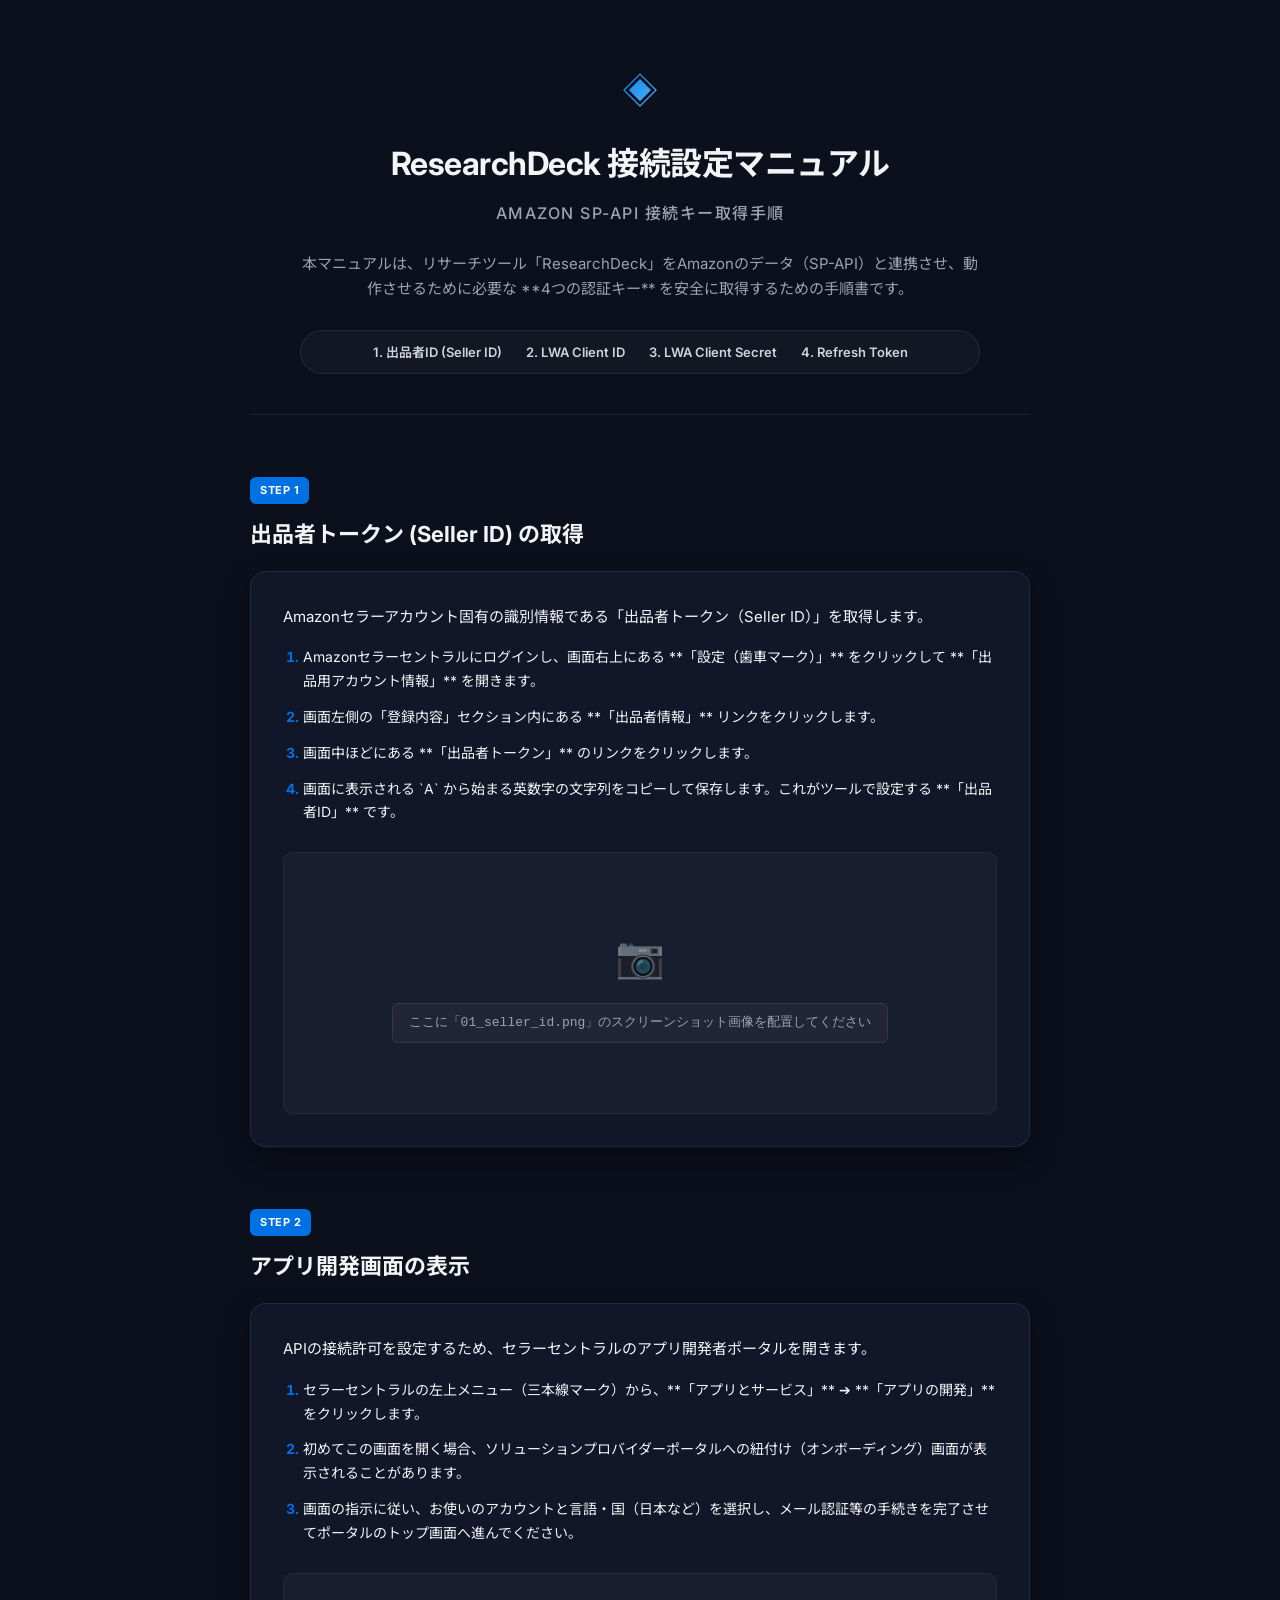
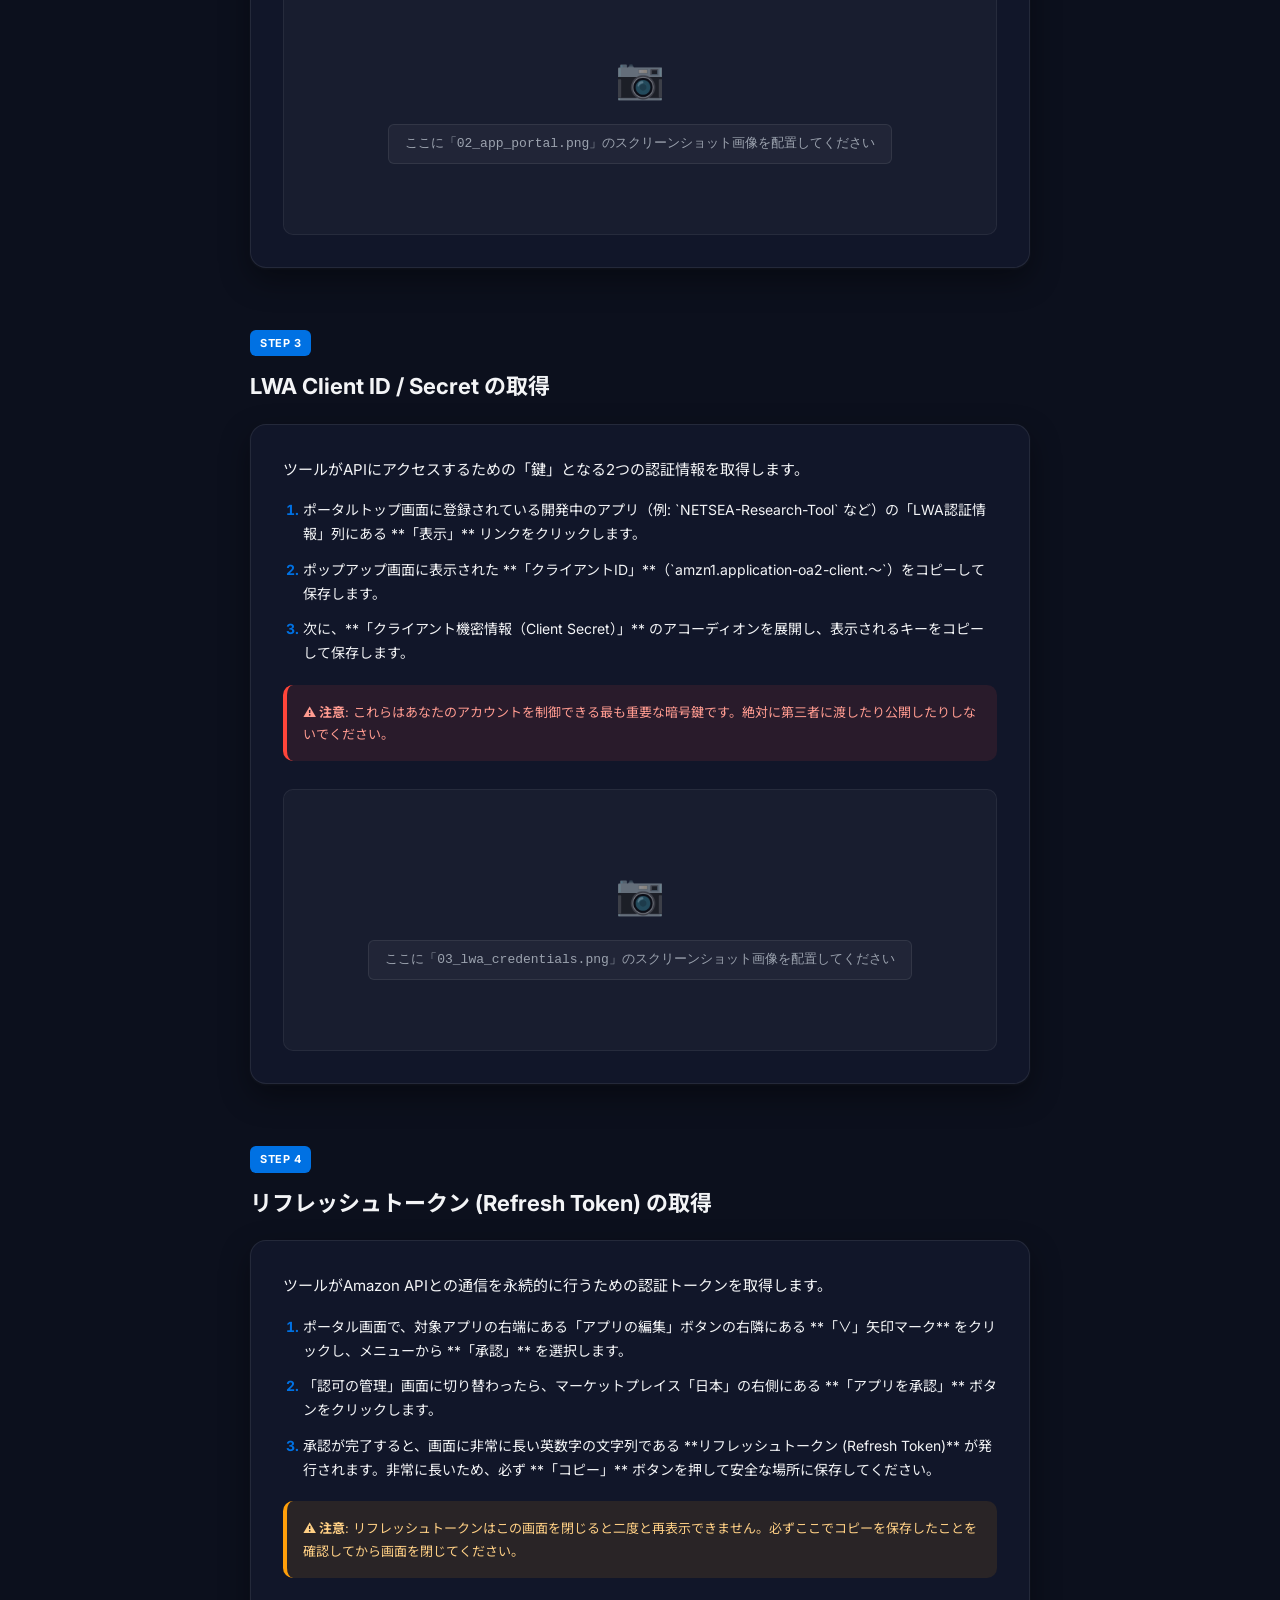
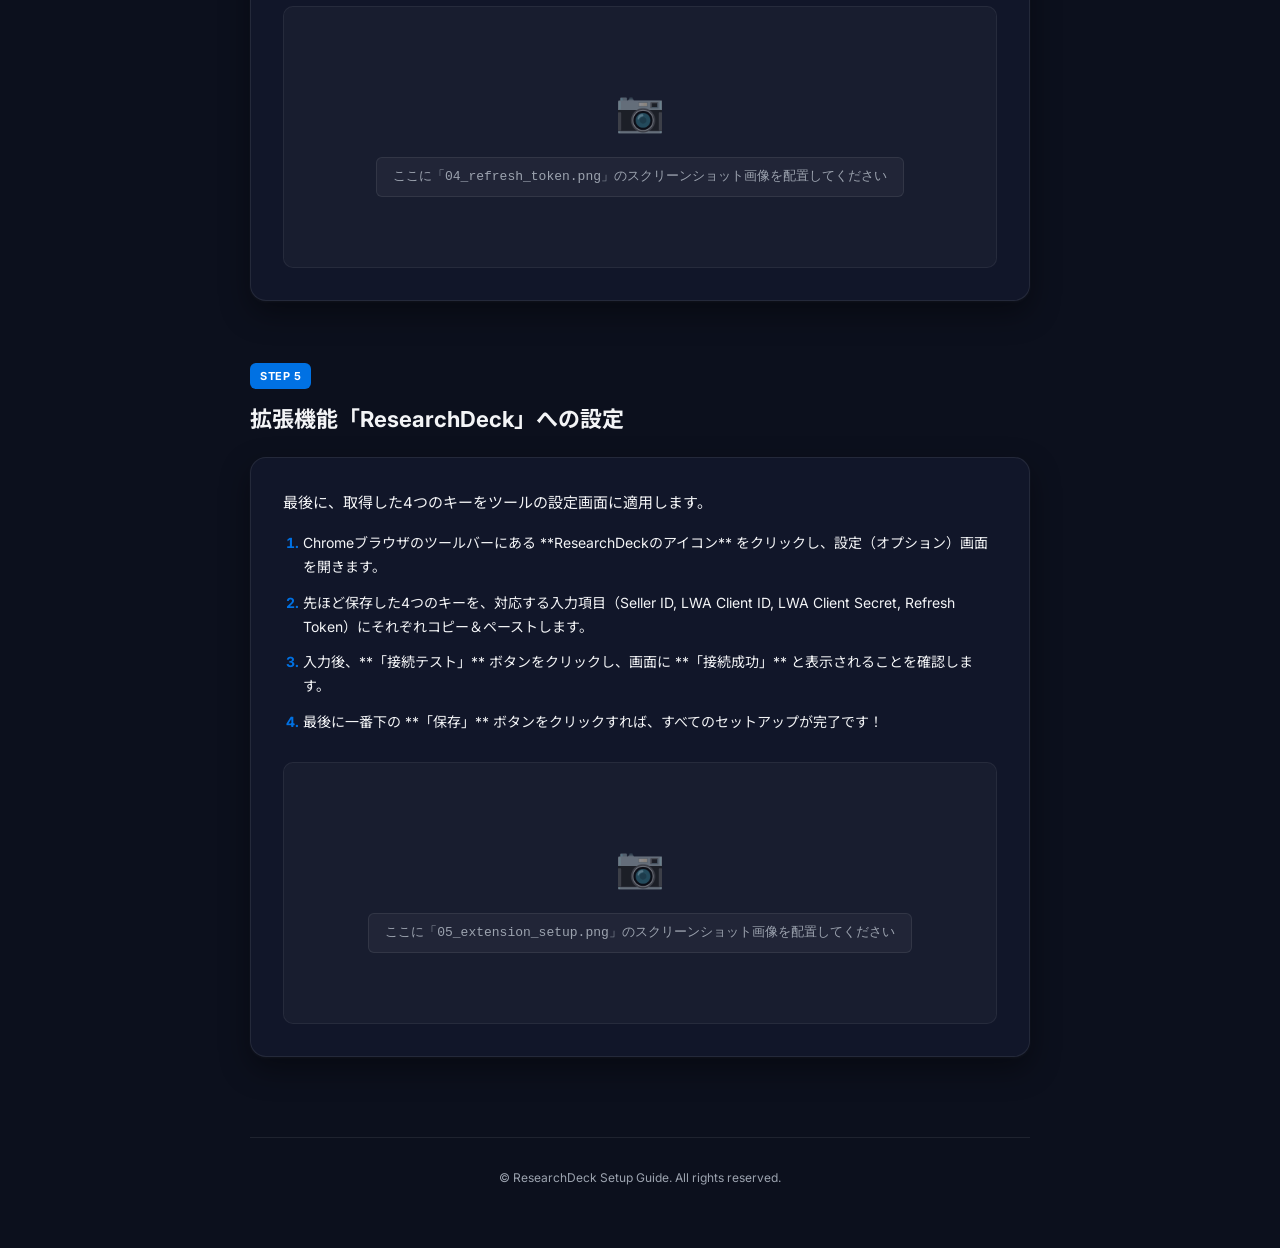
==== commit d17426f9: "refactor: simplify layout to single-column and update aesthetic styles for modern readability" ====
--- a/docs/index.html
+++ b/docs/index.html
@@ -4,174 +4,108 @@
   <meta charset="UTF-8">
   <meta name="viewport" content="width=device-width, initial-scale=1.0">
   <title>ResearchDeck - SP-API 接続設定マニュアル</title>
-  <link rel="stylesheet" href="style.css">
+  <link rel="stylesheet" href="style.css?v=1.0.2">
   <link rel="preconnect" href="https://fonts.googleapis.com">
   <link rel="preconnect" href="https://fonts.gstatic.com" crossorigin>
-  <link href="https://fonts.googleapis.com/css2?family=Inter:wght@300;400;500;600;700&family=Noto+Sans+JP:wght@300;400;500;700&display=swap" rel="stylesheet">
+  <link href="https://fonts.googleapis.com/css2?family=Inter:wght@400;500;600;700&family=Noto+Sans+JP:wght@400;500;700&display=swap" rel="stylesheet">
 </head>
 <body>
-  <div id="app-container">
-    <!-- 左側：ナビゲーション＆進捗パネル -->
-    <aside class="sidebar-nav">
-      <div class="brand-header">
-        <span class="brand-icon">◈</span>
-        <div class="brand-title">
-          <h2>ResearchDeck</h2>
-          <p>Setup Manual</p>
+  <div id="manual-container">
+    <!-- マニュアルヘッダー -->
+    <header class="manual-header">
+      <div class="brand-logo">◈</div>
+      <h1>ResearchDeck 接続設定マニュアル</h1>
+      <p class="subtitle">Amazon SP-API 接続キー取得手順</p>
+      <div class="header-desc">
+        <p>本マニュアルは、リサーチツール「ResearchDeck」をAmazonのデータ（SP-API）と連携させ、動作させるために必要な **4つの認証キー** を安全に取得するための手順書です。</p>
+        <div class="keys-summary">
+          <span>1. 出品者ID (Seller ID)</span>
+          <span>2. LWA Client ID</span>
+          <span>3. LWA Client Secret</span>
+          <span>4. Refresh Token</span>
         </div>
       </div>
-
-      <!-- 進捗インジケータ -->
-      <div class="progress-panel">
-        <div class="progress-info">
-          <span class="progress-label">全体の進捗</span>
-          <span class="progress-percent" id="progress-percent">0%</span>
-        </div>
-        <div class="progress-bar-bg">
-          <div class="progress-bar-fill" id="progress-bar-fill" style="width: 0%;"></div>
-        </div>
-        <p class="progress-hint">各ステップの「完了」をチェックしてね</p>
-      </div>
-
-      <!-- ステップ目次 -->
-      <nav class="step-menu" id="step-menu">
-        <a href="#step-1" class="step-menu-item active" id="menu-step-1">
-          <span class="menu-num">1</span>
-          <span class="menu-label">出品者IDの取得</span>
-        </a>
-        <a href="#step-2" class="step-menu-item" id="menu-step-2">
-          <span class="menu-num">2</span>
-          <span class="menu-label">アプリ開発画面の表示</span>
-        </a>
-        <a href="#step-3" class="step-menu-item" id="menu-step-3">
-          <span class="menu-num">3</span>
-          <span class="menu-label">LWA APIキーの取得</span>
-        </a>
-        <a href="#step-4" class="step-menu-item" id="menu-step-4">
-          <span class="menu-num">4</span>
-          <span class="menu-label">リフレッシュトークン</span>
-        </a>
-        <a href="#step-5" class="step-menu-item" id="menu-step-5">
-          <span class="menu-num">5</span>
-          <span class="menu-label">拡張機能への設定</span>
-        </a>
-      </nav>
-    </aside>
-
-    <!-- 中央：マニュアル本文スクロールエリア -->
-    <main class="content-body">
-      <header class="content-header">
-        <h1>Amazon SP-API 接続設定マニュアル</h1>
-        <p>本マニュアルは、リサーチツール「ResearchDeck」をAmazonのデータ（SP-API）と連携させ、動作させるために必要な **4つの認証キー** を安全に取得するための手順書です。</p>
-      </header>
-
+    </header>
+
+    <!-- マニュアルステップ一覧 -->
+    <main class="manual-steps">
+      
       <!-- STEP 1 -->
-      <section id="step-1" class="manual-step">
-        <div class="step-badge-container">
-          <span class="step-badge">STEP 1</span>
-          <label class="check-container">
-            <input type="checkbox" class="step-checker" data-step="1">
-            <span class="checkmark"></span>
-            このステップを完了
-          </label>
-        </div>
+      <section class="step-section">
+        <div class="step-num-badge">STEP 1</div>
         <h2>出品者トークン (Seller ID) の取得</h2>
         <div class="step-card">
           <div class="step-instruction">
-            <p>まずはあなたのアカウント固有の識別情報である「出品者トークン（出品者ID）」を取得します。</p>
-            <ol>
-              <li>Amazonセラーセントラルにログインし、画面右上にある **「設定（歯車マーク）」** をクリックして **「出品用アカウント情報」** を選択します。</li>
+            <p>Amazonセラーアカウント固有の識別情報である「出品者トークン（Seller ID）」を取得します。</p>
+            <ol>
+              <li>Amazonセラーセントラルにログインし、画面右上にある **「設定（歯車マーク）」** をクリックして **「出品用アカウント情報」** を開きます。</li>
               <li>画面左側の「登録内容」セクション内にある **「出品者情報」** リンクをクリックします。</li>
               <li>画面中ほどにある **「出品者トークン」** のリンクをクリックします。</li>
-              <li>画面に表示される `A` から始まる英数字の文字列をコピーし、右側メモ欄の **「出品者ID」** に貼り付けて保存します。</li>
-            </ol>
-          </div>
-
+              <li>画面に表示される `A` から始まる英数字の文字列をコピーして保存します。これがツールで設定する **「出品者ID」** です。</li>
+            </ol>
+          </div>
           <div class="step-image-container">
             <img src="images/01_seller_id.png" alt="出品者IDの取得" class="step-image" onerror="handleImageError(this, '01_seller_id.png')">
             <div class="image-placeholder">
               <span class="placeholder-icon">📷</span>
-              <span class="placeholder-text">ここに「01_seller_id.png」を配置してください</span>
+              <span class="placeholder-text">ここに「01_seller_id.png」のスクリーンショット画像を配置してください</span>
             </div>
           </div>
         </div>
       </section>
 
       <!-- STEP 2 -->
-      <section id="step-2" class="manual-step">
-        <div class="step-badge-container">
-          <span class="step-badge">STEP 2</span>
-          <label class="check-container">
-            <input type="checkbox" class="step-checker" data-step="2">
-            <span class="checkmark"></span>
-            このステップを完了
-          </label>
-        </div>
-        <h2>アプリ開発画面の表示とオンボーディング</h2>
+      <section class="step-section">
+        <div class="step-num-badge">STEP 2</div>
+        <h2>アプリ開発画面の表示</h2>
         <div class="step-card">
           <div class="step-instruction">
             <p>APIの接続許可を設定するため、セラーセントラルのアプリ開発者ポータルを開きます。</p>
             <ol>
               <li>セラーセントラルの左上メニュー（三本線マーク）から、**「アプリとサービス」** ➔ **「アプリの開発」** をクリックします。</li>
               <li>初めてこの画面を開く場合、ソリューションプロバイダーポータルへの紐付け（オンボーディング）画面が表示されることがあります。</li>
-              <li>画面の指示に従い、お使いのアカウントと言語・国（日本など）を選択し、メール認証等のオンボーディング手続きを完了させてポータルのトップ画面へ進んでください。</li>
-            </ol>
-          </div>
-
+              <li>画面の指示に従い、お使いのアカウントと言語・国（日本など）を選択し、メール認証等の手続きを完了させてポータルのトップ画面へ進んでください。</li>
+            </ol>
+          </div>
           <div class="step-image-container">
             <img src="images/02_app_portal.png" alt="アプリ開発ポータルの表示" class="step-image" onerror="handleImageError(this, '02_app_portal.png')">
             <div class="image-placeholder">
               <span class="placeholder-icon">📷</span>
-              <span class="placeholder-text">ここに「02_app_portal.png」を配置してください</span>
+              <span class="placeholder-text">ここに「02_app_portal.png」のスクリーンショット画像を配置してください</span>
             </div>
           </div>
         </div>
       </section>
 
       <!-- STEP 3 -->
-      <section id="step-3" class="manual-step">
-        <div class="step-badge-container">
-          <span class="step-badge">STEP 3</span>
-          <label class="check-container">
-            <input type="checkbox" class="step-checker" data-step="3">
-            <span class="checkmark"></span>
-            このステップを完了
-          </label>
-        </div>
+      <section class="step-section">
+        <div class="step-num-badge">STEP 3</div>
         <h2>LWA Client ID / Secret の取得</h2>
         <div class="step-card">
           <div class="step-instruction">
             <p>ツールがAPIにアクセスするための「鍵」となる2つの認証情報を取得します。</p>
             <ol>
               <li>ポータルトップ画面に登録されている開発中のアプリ（例: `NETSEA-Research-Tool` など）の「LWA認証情報」列にある **「表示」** リンクをクリックします。</li>
-              <li>ポップアップ画面に表示された **「クライアントID」** をコピーして、右側メモ欄の **「LWA Client ID」** に貼り付けます。</li>
-              <li>次に、**「クライアント機密情報（Client Secret）」** のアコーディオンを展開し、表示されるキーをコピーして右側メモ欄の **「LWA Client Secret」** に貼り付けます。</li>
+              <li>ポップアップ画面に表示された **「クライアントID」**（`amzn1.application-oa2-client.〜`）をコピーして保存します。</li>
+              <li>次に、**「クライアント機密情報（Client Secret）」** のアコーディオンを展開し、表示されるキーをコピーして保存します。</li>
             </ol>
             <div class="alert-box alert-danger">
               <strong>⚠️ 注意</strong>: これらはあなたのアカウントを制御できる最も重要な暗号鍵です。絶対に第三者に渡したり公開したりしないでください。
             </div>
           </div>
-
           <div class="step-image-container">
             <img src="images/03_lwa_credentials.png" alt="LWA認証情報の取得" class="step-image" onerror="handleImageError(this, '03_lwa_credentials.png')">
             <div class="image-placeholder">
               <span class="placeholder-icon">📷</span>
-              <span class="placeholder-text">ここに「03_lwa_credentials.png」を配置してください</span>
+              <span class="placeholder-text">ここに「03_lwa_credentials.png」のスクリーンショット画像を配置してください</span>
             </div>
           </div>
         </div>
       </section>
 
       <!-- STEP 4 -->
-      <section id="step-4" class="manual-step">
-        <div class="step-badge-container">
-          <span class="step-badge">STEP 4</span>
-          <label class="check-container">
-            <input type="checkbox" class="step-checker" data-step="4">
-            <span class="checkmark"></span>
-            このステップを完了
-          </label>
-        </div>
+      <section class="step-section">
+        <div class="step-num-badge">STEP 4</div>
         <h2>リフレッシュトークン (Refresh Token) の取得</h2>
         <div class="step-card">
           <div class="step-instruction">
@@ -179,101 +113,51 @@
             <ol>
               <li>ポータル画面で、対象アプリの右端にある「アプリの編集」ボタンの右隣にある **「∨」矢印マーク** をクリックし、メニューから **「承認」** を選択します。</li>
               <li>「認可の管理」画面に切り替わったら、マーケットプレイス「日本」の右側にある **「アプリを承認」** ボタンをクリックします。</li>
-              <li>承認が完了すると、画面に非常に長い英数字の文字列である **リフレッシュトークン (Refresh Token)** が発行されます。**「コピー」** をクリックして右側メモ欄の **「Refresh Token」** に貼り付けます。</li>
+              <li>承認が完了すると、画面に非常に長い英数字の文字列である **リフレッシュトークン (Refresh Token)** が発行されます。非常に長いため、必ず **「コピー」** ボタンを押して安全な場所に保存してください。</li>
             </ol>
             <div class="alert-box alert-warning">
-              <strong>⚠️ 注意</strong>: リフレッシュトークンはこの画面を閉じると二度と再表示できません。必ずここでメモ欄にコピーしたことを確認してから画面を閉じてください。
-            </div>
-          </div>
-
+              <strong>⚠️ 注意</strong>: リフレッシュトークンはこの画面を閉じると二度と再表示できません。必ずここでコピーを保存したことを確認してから画面を閉じてください。
+            </div>
+          </div>
           <div class="step-image-container">
             <img src="images/04_refresh_token.png" alt="リフレッシュトークンの取得" class="step-image" onerror="handleImageError(this, '04_refresh_token.png')">
             <div class="image-placeholder">
               <span class="placeholder-icon">📷</span>
-              <span class="placeholder-text">ここに「04_refresh_token.png」を配置してください</span>
+              <span class="placeholder-text">ここに「04_refresh_token.png」のスクリーンショット画像を配置してください</span>
             </div>
           </div>
         </div>
       </section>
 
       <!-- STEP 5 -->
-      <section id="step-5" class="manual-step">
-        <div class="step-badge-container">
-          <span class="step-badge">STEP 5</span>
-          <label class="check-container">
-            <input type="checkbox" class="step-checker" data-step="5">
-            <span class="checkmark"></span>
-            このステップを完了
-          </label>
-        </div>
+      <section class="step-section">
+        <div class="step-num-badge">STEP 5</div>
         <h2>拡張機能「ResearchDeck」への設定</h2>
         <div class="step-card">
           <div class="step-instruction">
-            <p>最後に、取得して一時保存した4つのキーをツールの設定画面に適用します。</p>
-            <ol>
-              <li>Chromeブラウザのツールバーにある **ResearchDeckのアイコン** をクリックし、**「オプション」**（または歯車マーク）を選択して設定画面を開きます。</li>
-              <li>右側メモ欄に保管した4つのキーを、対応する入力項目にそれぞれコピー＆ペーストします。</li>
+            <p>最後に、取得した4つのキーをツールの設定画面に適用します。</p>
+            <ol>
+              <li>Chromeブラウザのツールバーにある **ResearchDeckのアイコン** をクリックし、設定（オプション）画面を開きます。</li>
+              <li>先ほど保存した4つのキーを、対応する入力項目（Seller ID, LWA Client ID, LWA Client Secret, Refresh Token）にそれぞれコピー＆ペーストします。</li>
               <li>入力後、**「接続テスト」** ボタンをクリックし、画面に **「接続成功」** と表示されることを確認します。</li>
-              <li>最後に一番下の **「保存」** ボタンをクリックすれば、すべてのセットアップが完了です！お疲れ様でした！</li>
-            </ol>
-          </div>
-
+              <li>最後に一番下の **「保存」** ボタンをクリックすれば、すべてのセットアップが完了です！</li>
+            </ol>
+          </div>
           <div class="step-image-container">
             <img src="images/05_extension_setup.png" alt="拡張機能への設定" class="step-image" onerror="handleImageError(this, '05_extension_setup.png')">
             <div class="image-placeholder">
               <span class="placeholder-icon">📷</span>
-              <span class="placeholder-text">ここに「05_extension_setup.png」を配置してください</span>
+              <span class="placeholder-text">ここに「05_extension_setup.png」のスクリーンショット画像を配置してください</span>
             </div>
           </div>
         </div>
       </section>
     </main>
 
-    <!-- 右側：接続キー一時メモ帳 -->
-    <aside class="sidebar-notes">
-      <div class="notes-header">
-        <h3>📝 取得キーの一時メモ欄</h3>
-        <p>セラーセントラルからコピーした各キーをここに一旦貼り付けて保存できます。データはブラウザに自動で保存されます。</p>
-      </div>
-
-      <div class="notes-body">
-        <div class="note-item">
-          <div class="note-label-container">
-            <label for="memo-seller-id">出品者ID (Seller ID)</label>
-            <button class="btn-copy" onclick="copyMemoValue('memo-seller-id')">コピー</button>
-          </div>
-          <input type="text" id="memo-seller-id" placeholder="A1XXXXXXXXXXXXX">
-        </div>
-
-        <div class="note-item">
-          <div class="note-label-container">
-            <label for="memo-client-id">LWA Client ID</label>
-            <button class="btn-copy" onclick="copyMemoValue('memo-client-id')">コピー</button>
-          </div>
-          <input type="text" id="memo-client-id" placeholder="amzn1.application-oa2-client.xxxx...">
-        </div>
-
-        <div class="note-item">
-          <div class="note-label-container">
-            <label for="memo-client-secret">LWA Client Secret</label>
-            <button class="btn-copy" onclick="copyMemoValue('memo-client-secret')">コピー</button>
-          </div>
-          <input type="password" id="memo-client-secret" placeholder="amzn1.oa2-cs.v1.xxxx...">
-        </div>
-
-        <div class="note-item">
-          <div class="note-label-container">
-            <label for="memo-refresh-token">Refresh Token</label>
-            <button class="btn-copy" onclick="copyMemoValue('memo-refresh-token')">コピー</button>
-          </div>
-          <textarea id="memo-refresh-token" placeholder="Atzr|xxxx..."></textarea>
-        </div>
-      </div>
-
-      <div class="notes-footer">
-        <button class="btn-clear" onclick="clearNotes()">入力内容をクリア</button>
-      </div>
-    </aside>
+    <!-- フッター -->
+    <footer class="manual-footer">
+      <p>&copy; ResearchDeck Setup Guide. All rights reserved.</p>
+    </footer>
   </div>
 
   <!-- 画像拡大ズームモーダル -->
@@ -283,14 +167,9 @@
     <div id="zoom-caption"></div>
   </div>
 
-  <!-- コピー完了通知トースト -->
-  <div id="toast" class="toast" hidden>コピーしました！</div>
-
-  <!-- JavaScript制御ロジック -->
   <script>
-    // --- 画像読み込みエラー時の処理 (プレースホルダー表示) ---
+    // 画像読み込みエラー時の処理 (プレースホルダー表示)
     function handleImageError(imgElement, fileName) {
-      // 画像自体を非表示にし、隣にあるプレースホルダーを表示する
       imgElement.style.display = 'none';
       const placeholder = imgElement.nextElementSibling;
       if (placeholder) {
@@ -298,134 +177,7 @@
       }
     }
 
-    // --- メモ帳のlocalStorage自動保存・読み込み ---
-    const memoIds = ['memo-seller-id', 'memo-client-id', 'memo-client-secret', 'memo-refresh-token'];
-
-    function loadNotes() {
-      memoIds.forEach(id => {
-        const value = localStorage.getItem(id);
-        if (value !== null) {
-          document.getElementById(id).value = value;
-        }
-        // 入力時の自動保存リスナー登録
-        document.getElementById(id).addEventListener('input', (e) => {
-          localStorage.setItem(id, e.target.value);
-        });
-      });
-    }
-
-    function clearNotes() {
-      if (confirm('入力したすべての接続キーメモを消去してもよろしいですか？')) {
-        memoIds.forEach(id => {
-          document.getElementById(id).value = '';
-          localStorage.removeItem(id);
-        });
-        showToast('メモをクリアしました');
-      }
-    }
-
-    // クリップボードコピー
-    function copyMemoValue(id) {
-      const input = document.getElementById(id);
-      if (!input.value.trim()) {
-        showToast('コピーする内容がありません');
-        return;
-      }
-      navigator.clipboard.writeText(input.value.trim())
-        .then(() => {
-          showToast('クリップボードにコピーしました！');
-        })
-        .catch(err => {
-          console.error('コピー失敗:', err);
-          // 代替コピー処理
-          input.select();
-          document.execCommand('copy');
-          showToast('コピーしました！');
-        });
-    }
-
-    // --- トースト通知の表示 ---
-    function showToast(message) {
-      const toast = document.getElementById('toast');
-      toast.textContent = message;
-      toast.hidden = false;
-      toast.classList.add('show');
-      setTimeout(() => {
-        toast.classList.remove('show');
-        setTimeout(() => { toast.hidden = true; }, 300);
-      }, 2000);
-    }
-
-    // --- 進捗チェッカーとプログレスバーの連動 ---
-    const checkers = document.querySelectorAll('.step-checker');
-    const progressPercent = document.getElementById('progress-percent');
-    const progressBarFill = document.getElementById('progress-bar-fill');
-
-    function updateProgress() {
-      let completedCount = 0;
-      checkers.forEach(checker => {
-        if (checker.checked) completedCount++;
-      });
-      const percent = Math.round((completedCount / checkers.length) * 100);
-      progressPercent.textContent = `${percent}%`;
-      progressBarFill.style.width = `${percent}%`;
-
-      // チェック状態を保存
-      checkers.forEach(checker => {
-        localStorage.setItem(`step-check-${checker.dataset.step}`, checker.checked);
-      });
-    }
-
-    function loadProgress() {
-      checkers.forEach(checker => {
-        const checked = localStorage.getItem(`step-check-${checker.dataset.step}`) === 'true';
-        checker.checked = checked;
-        
-        // 完了状態に応じたステップカードのスタイル変更
-        const stepSection = checker.closest('.manual-step');
-        if (checked) {
-          stepSection.classList.add('completed');
-        }
-        
-        checker.addEventListener('change', (e) => {
-          if (e.target.checked) {
-            stepSection.classList.add('completed');
-          } else {
-            stepSection.classList.remove('completed');
-          }
-          updateProgress();
-        });
-      });
-      updateProgress();
-    }
-
-    // --- スムーズスクロールとアクティブステップ連動 ---
-    const sections = document.querySelectorAll('.manual-step');
-    const menuItems = document.querySelectorAll('.step-menu-item');
-
-    window.addEventListener('scroll', () => {
-      let currentSectionId = '';
-      const scrollPosition = window.scrollY + 150; // オフセット調整
-
-      sections.forEach(section => {
-        const top = section.offsetTop;
-        const height = section.offsetHeight;
-        if (scrollPosition >= top && scrollPosition < top + height) {
-          currentSectionId = section.getAttribute('id');
-        }
-      });
-
-      if (currentSectionId) {
-        menuItems.forEach(item => {
-          item.classList.remove('active');
-          if (item.getAttribute('href') === `#${currentSectionId}`) {
-            item.classList.add('active');
-          }
-        });
-      }
-    });
-
-    // --- 画像の拡大ズーム機能 ---
+    // 画像の拡大ズーム機能
     const zoomModal = document.getElementById('zoom-modal');
     const zoomImg = document.getElementById('zoom-img');
     const zoomCaption = document.getElementById('zoom-caption');
@@ -446,29 +198,12 @@
       setTimeout(() => { zoomModal.hidden = true; }, 300);
     }
 
-    // エスケープキーで閉じる
+    // エッセージキーで閉じる
     window.addEventListener('keydown', (e) => {
       if (e.key === 'Escape' && !zoomModal.hidden) {
         closeZoom();
       }
     });
-
-    // 初期化
-    window.addEventListener('DOMContentLoaded', () => {
-      loadNotes();
-      loadProgress();
-
-      // スマホ版メモドロワーのトグル動作
-      const notesSidebar = document.querySelector('.sidebar-notes');
-      const notesHeader = document.querySelector('.notes-header');
-      if (notesHeader && notesSidebar) {
-        notesHeader.addEventListener('click', () => {
-          if (window.innerWidth <= 768) {
-            notesSidebar.classList.toggle('expanded');
-          }
-        });
-      }
-    });
   </script>
 </body>
 </html>
--- a/docs/style.css
+++ b/docs/style.css
@@ -1,40 +1,31 @@
 /* ==========================================================================
-   ResearchDeck Setup Manual Style Sheets
-   Vanilla CSS with Dark/Glassmorphism Design System
+   ResearchDeck Clean Document Style
+   Minimal & Modern Dark Design for Quick Reading
    ========================================================================== */
 
-/* --- 1. デザインシステム変数 ＆ 基本設定 --- */
 :root {
   --font-main: 'Inter', 'Noto Sans JP', -apple-system, BlinkMacSystemFont, "Segoe UI", Roboto, sans-serif;
   
-  /* カラーパレット (洗練された深みのあるダークネイビーベース) */
-  --bg-primary: #0a0f1d;
-  --bg-secondary: #121829;
-  --bg-tertiary: #1b233d;
-  --bg-card: rgba(22, 30, 54, 0.7);
+  /* 深みのあるダークブルーグレー（目に優しく、読みやすいコントラスト） */
+  --bg-main: #0c101d;
+  --bg-card: rgba(20, 27, 47, 0.7);
   --border-color: rgba(255, 255, 255, 0.08);
   
   --text-main: #f3f4f6;
   --text-muted: #9ca3af;
-  --text-dark: #111827;
-  
-  /* アクセントカラー */
-  --color-primary: #0071e3;       /* Apple風鮮やかブルー */
-  --color-primary-hover: #1485ff;
-  --color-success: #34c759;       /* グリーン */
-  --color-success-bg: rgba(52, 199, 89, 0.1);
-  --color-warning: #ff9f0a;       /* オレンジ */
+  
+  /* アクセント */
+  --color-primary: #0071e3;
+  --color-success: #34c759;
+  --color-warning: #ff9f0a;
   --color-warning-bg: rgba(255, 159, 10, 0.1);
-  --color-danger: #ff453a;        /* レッド */
+  --color-danger: #ff453a;
   --color-danger-bg: rgba(255, 69, 58, 0.1);
   
-  /* 効果・シャドウ */
-  --blur-glass: blur(12px);
-  --shadow-premium: 0 10px 30px rgba(0, 0, 0, 0.3), 0 1px 3px rgba(255, 255, 255, 0.05);
-  --shadow-inset: inset 0 2px 4px rgba(0, 0, 0, 0.2);
   --radius-lg: 16px;
   --radius-md: 10px;
   --radius-sm: 6px;
+  --shadow-premium: 0 12px 30px rgba(0, 0, 0, 0.4), 0 1px 3px rgba(255, 255, 255, 0.05);
   --transition-smooth: all 0.3s cubic-bezier(0.4, 0, 0.2, 1);
 }
 
@@ -44,287 +35,121 @@
   padding: 0;
 }
 
-html {
-  scroll-behavior: smooth;
-  background-color: var(--bg-primary);
+body {
+  background-color: var(--bg-main);
   color: var(--text-main);
   font-family: var(--font-main);
-  line-height: 1.6;
-}
-
-body {
-  min-height: 100vh;
-  overflow-x: hidden;
-}
-
-/* --- 2. 3カラムレイアウト構成 --- */
-#app-container {
-  display: grid;
-  grid-template-columns: 280px 1fr 340px;
-  min-height: 100vh;
-}
-
-/* --- 3. 左サイドバー (ナビゲーション) --- */
-.sidebar-nav {
-  background-color: var(--bg-secondary);
-  border-right: 1px solid var(--border-color);
-  padding: 24px 16px;
-  height: 100vh;
-  position: sticky;
-  top: 0;
-  display: flex;
-  flex-direction: column;
-  gap: 32px;
-}
-
-.brand-header {
-  display: flex;
-  align-items: center;
-  gap: 12px;
-  padding: 8px;
-}
-
-.brand-icon {
-  font-size: 24px;
+  line-height: 1.7;
+  padding: 60px 20px;
+}
+
+/* 1カラム・メインコンテナ */
+#manual-container {
+  max-width: 780px;
+  margin: 0 auto;
+}
+
+/* --- ヘッダー部 --- */
+.manual-header {
+  text-align: center;
+  margin-bottom: 60px;
+  border-bottom: 1px solid var(--border-color);
+  padding-bottom: 40px;
+}
+
+.brand-logo {
+  font-size: 36px;
   color: var(--color-primary);
   background: linear-gradient(135deg, var(--color-primary), #5fc6ff);
   -webkit-background-clip: text;
   -webkit-text-fill-color: transparent;
-  animation: pulse 3s infinite alternate;
-}
-
-.brand-title h2 {
-  font-size: 18px;
+  margin-bottom: 16px;
+  display: inline-block;
+}
+
+.manual-header h1 {
+  font-size: 32px;
   font-weight: 700;
-  letter-spacing: 0.5px;
-}
-
-.brand-title p {
-  font-size: 11px;
-  color: var(--text-muted);
+  margin-bottom: 8px;
+  letter-spacing: -0.5px;
+}
+
+.subtitle {
+  font-size: 16px;
+  color: var(--text-muted);
+  font-weight: 500;
   text-transform: uppercase;
-  letter-spacing: 1px;
-}
-
-/* 進捗パネル */
-.progress-panel {
-  background: var(--bg-tertiary);
+  letter-spacing: 1.5px;
+  margin-bottom: 24px;
+}
+
+.header-desc {
+  font-size: 15px;
+  color: var(--text-muted);
+  max-width: 680px;
+  margin: 0 auto;
+  display: flex;
+  flex-direction: column;
+  gap: 16px;
+}
+
+.keys-summary {
+  display: flex;
+  justify-content: center;
+  flex-wrap: wrap;
+  gap: 12px 24px;
+  font-size: 13px;
+  font-weight: 600;
+  background-color: rgba(255, 255, 255, 0.03);
+  padding: 10px 20px;
+  border-radius: 50px;
   border: 1px solid var(--border-color);
-  border-radius: var(--radius-md);
-  padding: 16px;
-  display: flex;
-  flex-direction: column;
-  gap: 12px;
-  box-shadow: var(--shadow-inset);
-}
-
-.progress-info {
-  display: flex;
-  justify-content: space-between;
-  align-items: center;
-}
-
-.progress-label {
-  font-size: 12px;
-  color: var(--text-muted);
-}
-
-.progress-percent {
-  font-size: 16px;
-  font-weight: 700;
-  color: var(--color-success);
-}
-
-.progress-bar-bg {
-  height: 8px;
-  background-color: rgba(255, 255, 255, 0.05);
-  border-radius: 4px;
-  overflow: hidden;
-}
-
-.progress-bar-fill {
-  height: 100%;
-  background: linear-gradient(90deg, var(--color-success), #85e89d);
-  border-radius: 4px;
-  transition: width 0.4s ease;
-}
-
-.progress-hint {
-  font-size: 10px;
-  color: var(--text-muted);
-  text-align: center;
-}
-
-/* ステップ目次 */
-.step-menu {
-  display: flex;
-  flex-direction: column;
-  gap: 8px;
-}
-
-.step-menu-item {
-  display: flex;
-  align-items: center;
-  gap: 12px;
-  padding: 12px;
-  border-radius: var(--radius-md);
-  color: var(--text-muted);
-  text-decoration: none;
-  font-size: 14px;
-  font-weight: 500;
-  transition: var(--transition-smooth);
-  border: 1px solid transparent;
-}
-
-.step-menu-item:hover {
+  margin-top: 12px;
+}
+
+.keys-summary span {
   color: var(--text-main);
-  background-color: rgba(255, 255, 255, 0.02);
-}
-
-.step-menu-item.active {
-  color: var(--text-main);
-  background: rgba(0, 113, 227, 0.15);
-  border-color: rgba(0, 113, 227, 0.3);
-}
-
-.menu-num {
-  width: 24px;
-  height: 24px;
-  border-radius: 50%;
-  background-color: rgba(255, 255, 255, 0.05);
-  display: flex;
-  align-items: center;
-  justify-content: center;
-  font-size: 11px;
-  font-weight: 700;
-  transition: var(--transition-smooth);
-}
-
-.step-menu-item.active .menu-num {
+  opacity: 0.85;
+}
+
+/* --- 各ステップセクション --- */
+.manual-steps {
+  display: flex;
+  flex-direction: column;
+  gap: 60px;
+}
+
+.step-section {
+  position: relative;
+}
+
+.step-num-badge {
+  display: inline-block;
   background-color: var(--color-primary);
   color: #fff;
-  box-shadow: 0 0 10px rgba(0, 113, 227, 0.5);
-}
-
-/* --- 4. 中央メインコンテンツ --- */
-.content-body {
-  padding: 40px 5%;
-  overflow-y: auto;
-  max-width: 900px;
-  margin: 0 auto;
-}
-
-.content-header {
-  margin-bottom: 48px;
-  border-bottom: 1px solid var(--border-color);
-  padding-bottom: 24px;
-}
-
-.content-header h1 {
-  font-size: 28px;
-  font-weight: 700;
-  margin-bottom: 12px;
-  background: linear-gradient(135deg, #ffffff, #b2c5e5);
-  -webkit-background-clip: text;
-  -webkit-text-fill-color: transparent;
-}
-
-.content-header p {
-  font-size: 15px;
-  color: var(--text-muted);
-}
-
-/* ステップセクション */
-.manual-step {
-  margin-bottom: 64px;
-  padding-top: 16px;
-  scroll-margin-top: 40px; /* スクロール時の余白 */
-  transition: var(--transition-smooth);
-}
-
-.manual-step.completed {
-  opacity: 0.85;
-}
-
-.step-badge-container {
-  display: flex;
-  justify-content: space-between;
-  align-items: center;
-  margin-bottom: 16px;
-}
-
-.step-badge {
-  background-color: var(--color-primary);
-  color: #fff;
-  font-size: 12px;
+  font-size: 11px;
   font-weight: 700;
   padding: 4px 10px;
   border-radius: var(--radius-sm);
+  margin-bottom: 12px;
   letter-spacing: 0.5px;
 }
 
-.check-container {
-  display: flex;
-  align-items: center;
-  gap: 8px;
-  font-size: 13px;
-  color: var(--text-muted);
-  cursor: pointer;
-  user-select: none;
-  transition: var(--transition-smooth);
-}
-
-.check-container:hover {
-  color: var(--text-main);
-}
-
-.check-container input {
-  display: none;
-}
-
-.checkmark {
-  width: 18px;
-  height: 18px;
-  border: 2px solid var(--border-color);
-  border-radius: 4px;
-  display: inline-block;
-  position: relative;
-  transition: var(--transition-smooth);
-}
-
-.check-container input:checked + .checkmark {
-  background-color: var(--color-success);
-  border-color: var(--color-success);
-}
-
-.check-container input:checked + .checkmark::after {
-  content: '✓';
-  color: #fff;
-  position: absolute;
-  top: 50%;
-  left: 50%;
-  transform: translate(-50%, -50%);
-  font-size: 11px;
-  font-weight: 700;
-}
-
-.manual-step h2 {
+.step-section h2 {
   font-size: 22px;
   font-weight: 700;
-  margin-bottom: 20px;
-}
-
-/* ステップカード */
+  margin-bottom: 18px;
+}
+
 .step-card {
   background: var(--bg-card);
-  backdrop-filter: var(--blur-glass);
   border: 1px solid var(--border-color);
   border-radius: var(--radius-lg);
-  padding: 24px;
+  padding: 32px;
   box-shadow: var(--shadow-premium);
   display: flex;
   flex-direction: column;
-  gap: 24px;
+  gap: 28px;
 }
 
 .step-instruction p {
@@ -343,6 +168,10 @@
 .step-instruction ol li::marker {
   font-weight: 700;
   color: var(--color-primary);
+}
+
+.step-instruction ol li strong {
+  color: #fff;
 }
 
 /* アラートボックス */
@@ -366,15 +195,13 @@
   color: #ffd085;
 }
 
-/* 画像コンテナ */
+/* 画像表示枠 */
 .step-image-container {
-  position: relative;
   width: 100%;
-  min-height: 200px;
   border-radius: var(--radius-md);
   overflow: hidden;
-  border: 1px dashed var(--border-color);
-  background-color: rgba(255, 255, 255, 0.02);
+  border: 1px solid var(--border-color);
+  background-color: rgba(255, 255, 255, 0.01);
   display: flex;
   align-items: center;
   justify-content: center;
@@ -383,28 +210,28 @@
 .step-image {
   width: 100%;
   height: auto;
-  object-fit: contain;
+  display: block;
   cursor: zoom-in;
-  transition: transform 0.3s ease;
+  transition: opacity 0.2s ease;
 }
 
 .step-image:hover {
-  transform: scale(1.02);
+  opacity: 0.9;
 }
 
 /* 画像プレースホルダー */
 .image-placeholder {
-  display: flex;
+  display: none;
   flex-direction: column;
   align-items: center;
   justify-content: center;
   gap: 12px;
-  padding: 40px;
+  padding: 40px 20px;
   text-align: center;
   color: var(--text-muted);
   width: 100%;
-  height: 100%;
-  min-height: 250px;
+  min-height: 260px;
+  background-color: rgba(255, 255, 255, 0.02);
 }
 
 .placeholder-icon {
@@ -416,129 +243,24 @@
   font-size: 13px;
   font-family: monospace;
   background-color: rgba(255, 255, 255, 0.04);
-  padding: 6px 12px;
+  padding: 8px 16px;
   border-radius: var(--radius-sm);
   border: 1px solid var(--border-color);
-}
-
-/* --- 5. 右サイドバー (キーメモ帳) --- */
-.sidebar-notes {
-  background-color: var(--bg-secondary);
-  border-left: 1px solid var(--border-color);
-  padding: 24px 20px;
-  height: 100vh;
-  position: sticky;
-  top: 0;
-  display: flex;
-  flex-direction: column;
-  gap: 24px;
-}
-
-.notes-header h3 {
-  font-size: 16px;
-  font-weight: 700;
-  margin-bottom: 8px;
-}
-
-.notes-header p {
+  max-width: 90%;
+  word-break: break-all;
+}
+
+/* --- フッター --- */
+.manual-footer {
+  text-align: center;
+  margin-top: 80px;
+  padding-top: 30px;
+  border-top: 1px solid var(--border-color);
+  color: var(--text-muted);
   font-size: 12px;
-  color: var(--text-muted);
-  line-height: 1.5;
-}
-
-.notes-body {
-  display: flex;
-  flex-direction: column;
-  gap: 20px;
-  flex-grow: 1;
-}
-
-.note-item {
-  display: flex;
-  flex-direction: column;
-  gap: 8px;
-}
-
-.note-label-container {
-  display: flex;
-  justify-content: space-between;
-  align-items: center;
-}
-
-.note-item label {
-  font-size: 12px;
-  font-weight: 600;
-  color: var(--text-muted);
-}
-
-.btn-copy {
-  background-color: rgba(0, 113, 227, 0.1);
-  color: var(--color-primary-hover);
-  border: 1px solid rgba(0, 113, 227, 0.2);
-  padding: 2px 8px;
-  border-radius: 4px;
-  font-size: 11px;
-  font-weight: 600;
-  cursor: pointer;
-  transition: var(--transition-smooth);
-}
-
-.btn-copy:hover {
-  background-color: var(--color-primary);
-  color: #fff;
-}
-
-.note-item input,
-.note-item textarea {
-  width: 100%;
-  background-color: rgba(0, 0, 0, 0.25);
-  border: 1px solid var(--border-color);
-  border-radius: var(--radius-md);
-  color: var(--text-main);
-  padding: 10px 12px;
-  font-family: monospace;
-  font-size: 13px;
-  transition: var(--transition-smooth);
-}
-
-.note-item input:focus,
-.note-item textarea:focus {
-  outline: none;
-  border-color: var(--color-primary);
-  box-shadow: 0 0 0 3px rgba(0, 113, 227, 0.2);
-  background-color: rgba(0, 0, 0, 0.35);
-}
-
-.note-item textarea {
-  height: 80px;
-  resize: none;
-}
-
-.notes-footer {
-  padding-top: 16px;
-  border-top: 1px solid var(--border-color);
-}
-
-.btn-clear {
-  width: 100%;
-  background-color: transparent;
-  color: #ff453a;
-  border: 1px dashed rgba(255, 69, 58, 0.4);
-  padding: 10px;
-  border-radius: var(--radius-md);
-  font-size: 13px;
-  font-weight: 600;
-  cursor: pointer;
-  transition: var(--transition-smooth);
-}
-
-.btn-clear:hover {
-  background-color: rgba(255, 69, 58, 0.1);
-  border-style: solid;
-}
-
-/* --- 6. モーダル ＆ トースト (インタラクティブ要素) --- */
-/* 画像拡大モーダル */
+}
+
+/* --- 画像拡大モーダル --- */
 .zoom-modal {
   position: fixed;
   z-index: 1000;
@@ -546,27 +268,27 @@
   top: 0;
   width: 100%;
   height: 100%;
-  background-color: rgba(6, 10, 20, 0.95);
+  background-color: rgba(6, 10, 20, 0.96);
   display: flex;
   flex-direction: column;
   align-items: center;
   justify-content: center;
   opacity: 0;
-  transition: opacity 0.3s ease;
-  pointer-events: none;
+  visibility: hidden;
+  transition: opacity 0.3s ease, visibility 0.3s ease;
 }
 
 .zoom-modal.show {
   opacity: 1;
-  pointer-events: auto;
+  visibility: visible;
 }
 
 .zoom-content {
-  max-width: 90%;
-  max-height: 80%;
+  max-width: 92%;
+  max-height: 82%;
   border-radius: var(--radius-md);
-  box-shadow: 0 20px 50px rgba(0,0,0,0.5);
-  transform: scale(0.95);
+  box-shadow: 0 20px 60px rgba(0, 0, 0, 0.6);
+  transform: scale(0.96);
   transition: transform 0.3s cubic-bezier(0.4, 0, 0.2, 1);
 }
 
@@ -596,127 +318,21 @@
   font-size: 14px;
 }
 
-/* トースト通知 */
-.toast {
-  position: fixed;
-  bottom: 24px;
-  left: 50%;
-  transform: translateX(-50%) translateY(100px);
-  background-color: var(--color-primary);
-  color: #fff;
-  padding: 12px 24px;
-  border-radius: 50px;
-  font-size: 14px;
-  font-weight: 600;
-  box-shadow: 0 10px 25px rgba(0, 113, 227, 0.4);
-  transition: transform 0.3s cubic-bezier(0.175, 0.885, 0.32, 1.275);
-  z-index: 1100;
-  pointer-events: none;
-}
-
-.toast.show {
-  transform: translateX(-50%) translateY(0);
-}
-
-/* --- 7. レスポンシブ対応 (レスポンシブデザイン) --- */
-
-/* 1200px以下：目次を折りたたみ、または2カラム構成へ */
-@media (max-width: 1200px) {
-  #app-container {
-    grid-template-columns: 240px 1fr 280px;
+/* --- レスポンシブ --- */
+@media (max-width: 600px) {
+  body {
+    padding: 30px 16px;
   }
-}
-
-/* 992px以下：3カラムから2カラムに変更 (左サイドバーを結合または非表示) */
-@media (max-width: 992px) {
-  #app-container {
-    grid-template-columns: 1fr 280px;
+  
+  .manual-header h1 {
+    font-size: 24px;
   }
   
-  /* 左サイドバーを非表示にする */
-  .sidebar-nav {
-    display: none;
+  .step-card {
+    padding: 20px;
   }
-}
-
-/* 768px以下：1カラム（スマホ縦画面対応） */
-@media (max-width: 768px) {
-  #app-container {
-    grid-template-columns: 1fr;
-    display: flex;
-    flex-direction: column;
+  
+  .step-section h2 {
+    font-size: 18px;
   }
-
-  .content-body {
-    padding: 24px 16px 100px 16px; /* 下部にメモ帳ボタン用の余白 */
-  }
-
-  /* メモ帳を画面下部にアコーディオンまたはドロワー化 */
-  .sidebar-notes {
-    position: fixed;
-    bottom: 0;
-    left: 0;
-    width: 100%;
-    height: auto;
-    max-height: 70vh;
-    border-left: none;
-    border-top: 1px solid var(--border-color);
-    border-radius: var(--radius-lg) var(--radius-lg) 0 0;
-    box-shadow: 0 -10px 30px rgba(0,0,0,0.5);
-    z-index: 900;
-    transform: translateY(calc(100% - 50px)); /* ヘッダーだけ見せて引っ張る動作 */
-    transition: transform 0.4s cubic-bezier(0.175, 0.885, 0.32, 1.1);
-  }
-
-  .sidebar-notes.expanded {
-    transform: translateY(0);
-  }
-
-  .notes-header {
-    cursor: pointer;
-    display: flex;
-    justify-content: space-between;
-    align-items: center;
-    padding-bottom: 8px;
-  }
-
-  .notes-header::after {
-    content: '▲';
-    font-size: 10px;
-    color: var(--color-primary);
-    transition: transform 0.3s;
-  }
-
-  .sidebar-notes.expanded .notes-header::after {
-    transform: rotate(180deg);
-  }
-
-  .notes-body {
-    display: none;
-    padding-top: 16px;
-  }
-
-  .sidebar-notes.expanded .notes-body {
-    display: flex;
-  }
-
-  .notes-footer {
-    display: none;
-  }
-
-  .sidebar-notes.expanded .notes-footer {
-    display: block;
-  }
-}
-
-/* --- 8. Keyframes アニメーション --- */
-@keyframes pulse {
-  0% {
-    transform: scale(1);
-    opacity: 0.9;
-  }
-  100% {
-    transform: scale(1.05);
-    opacity: 1;
-  }
-}
+}
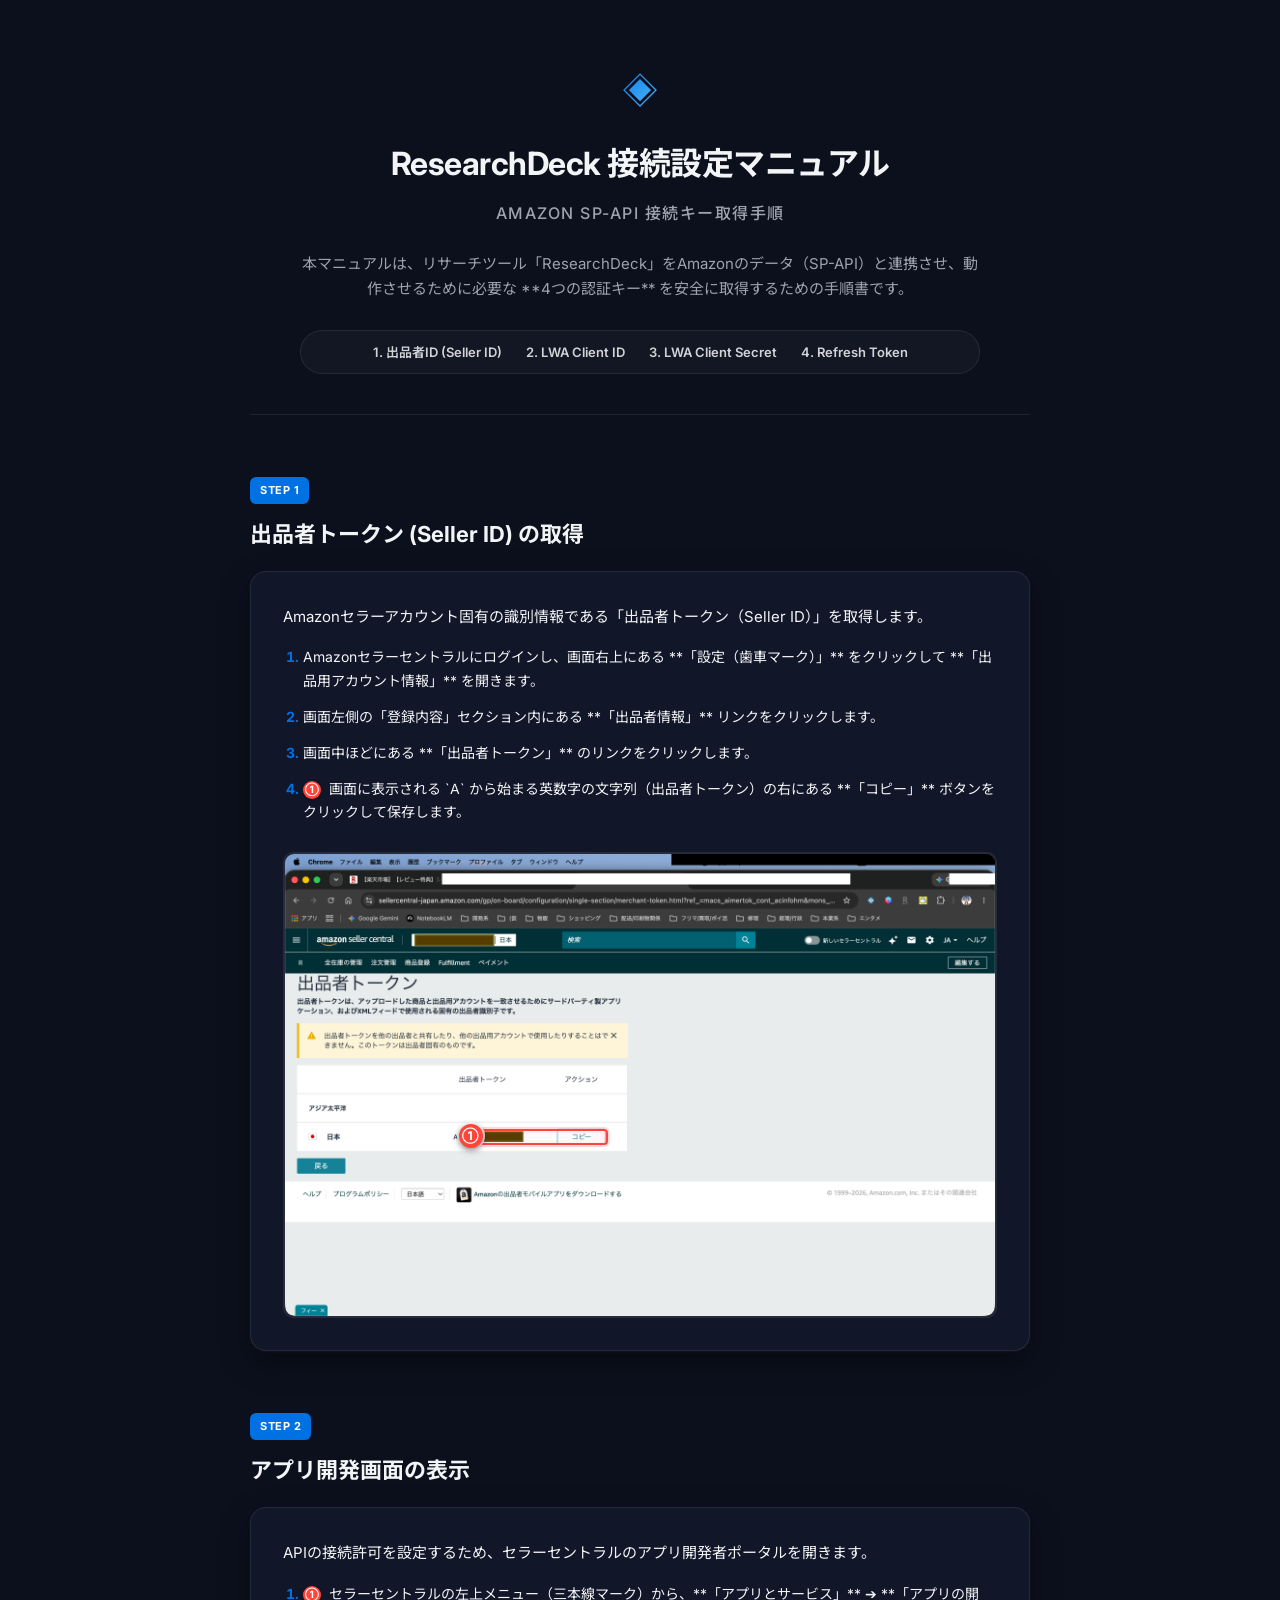
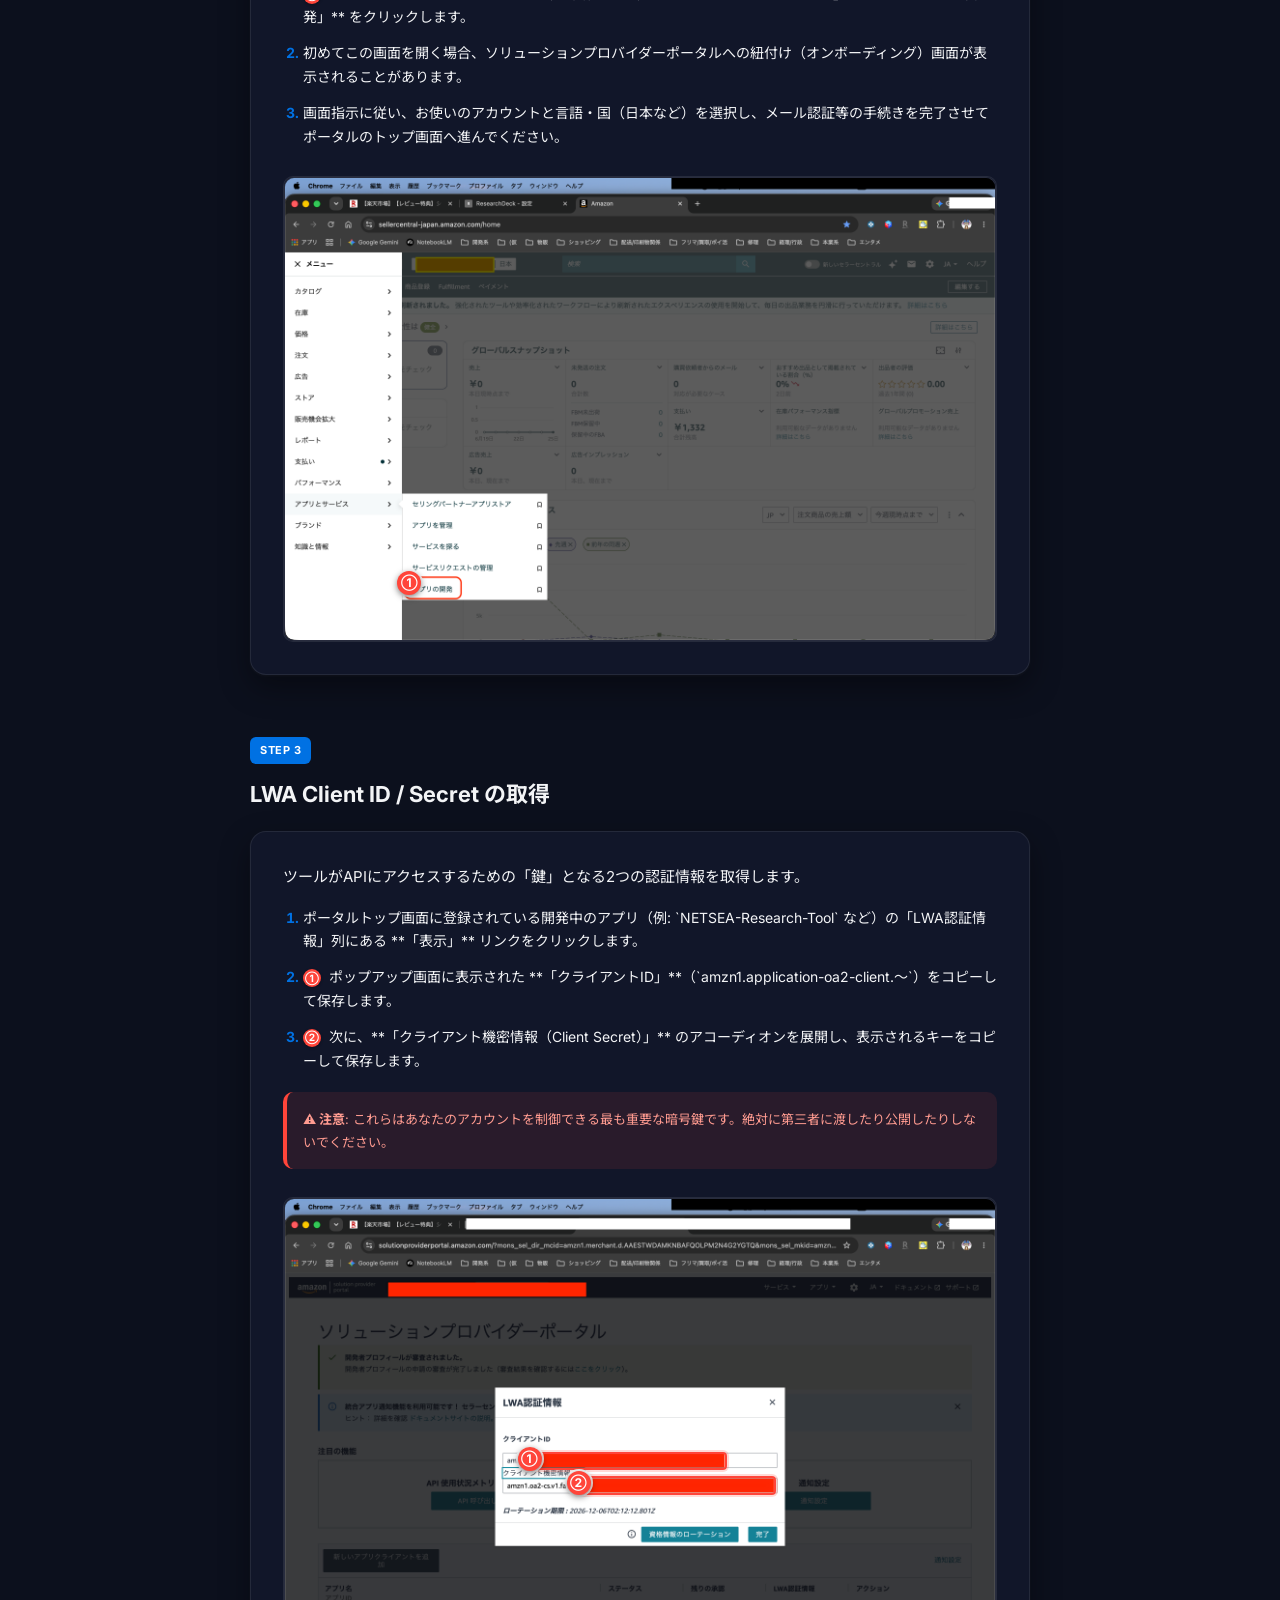
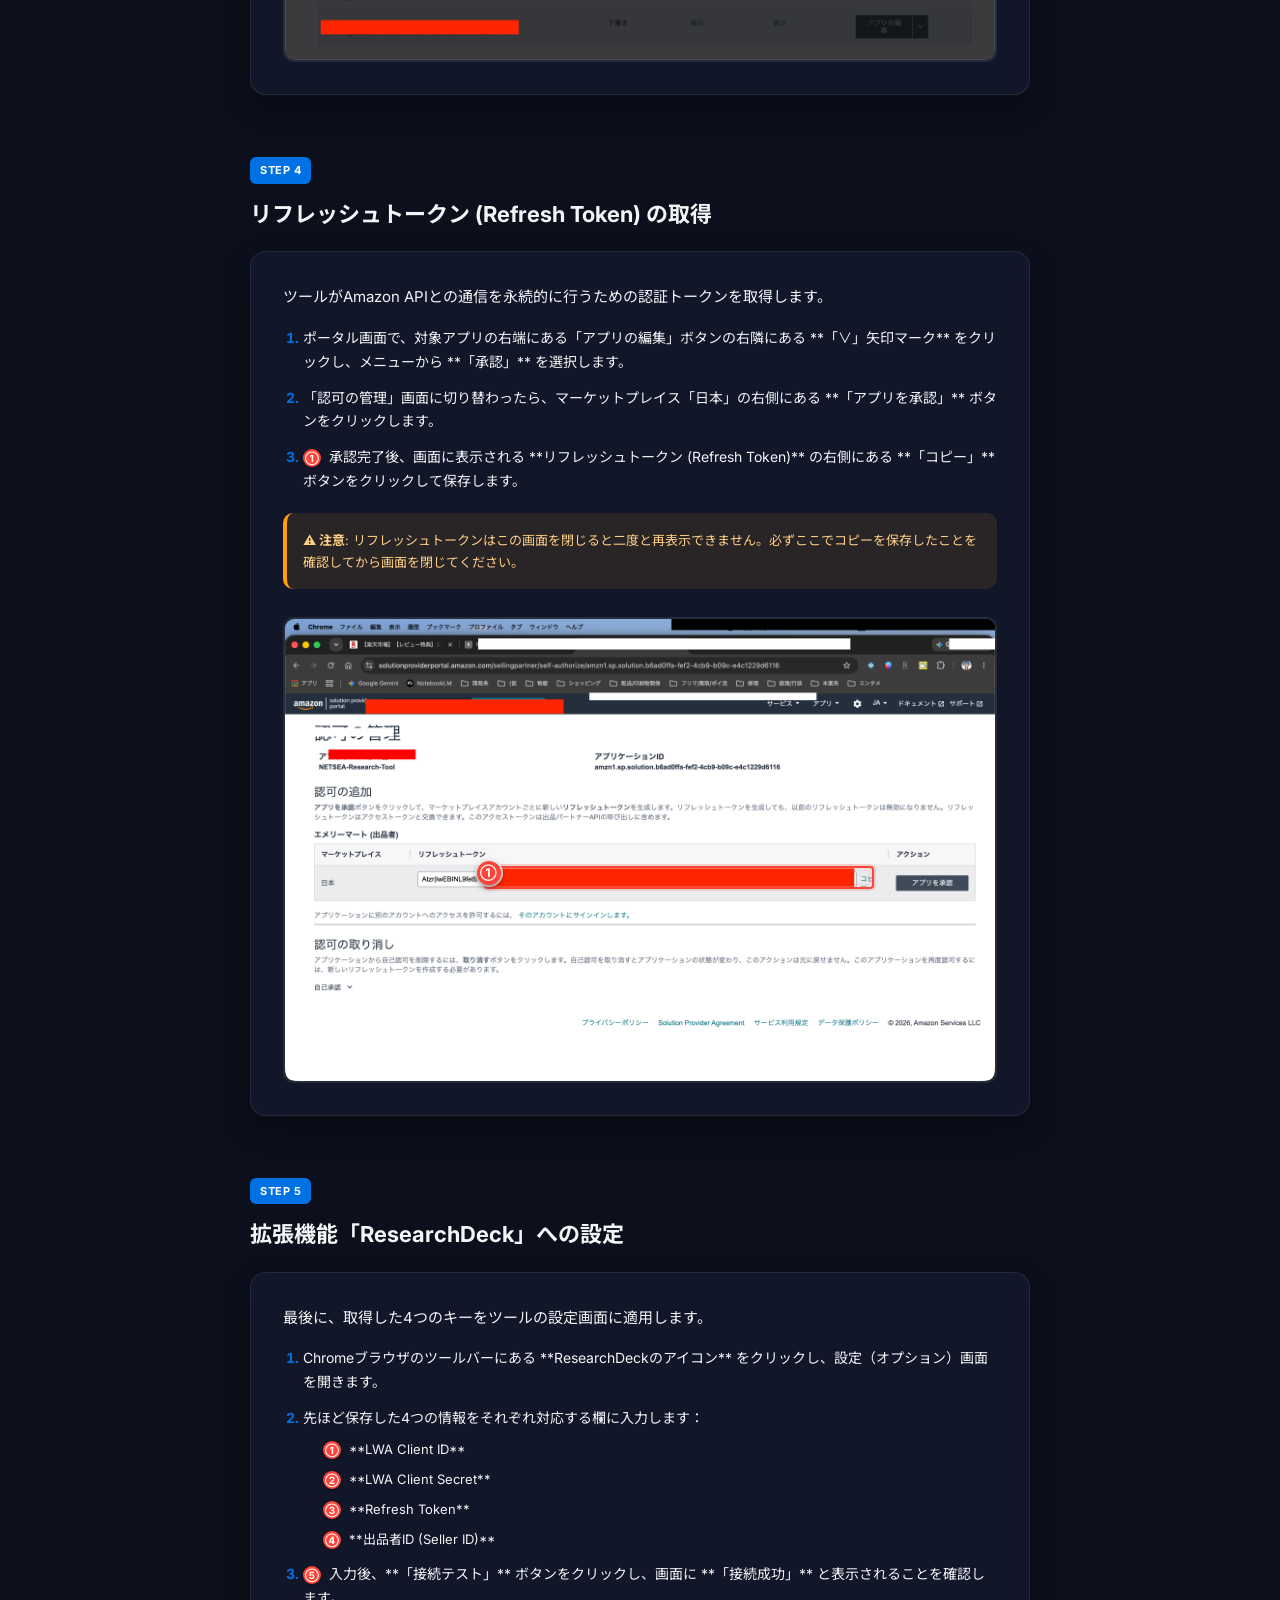
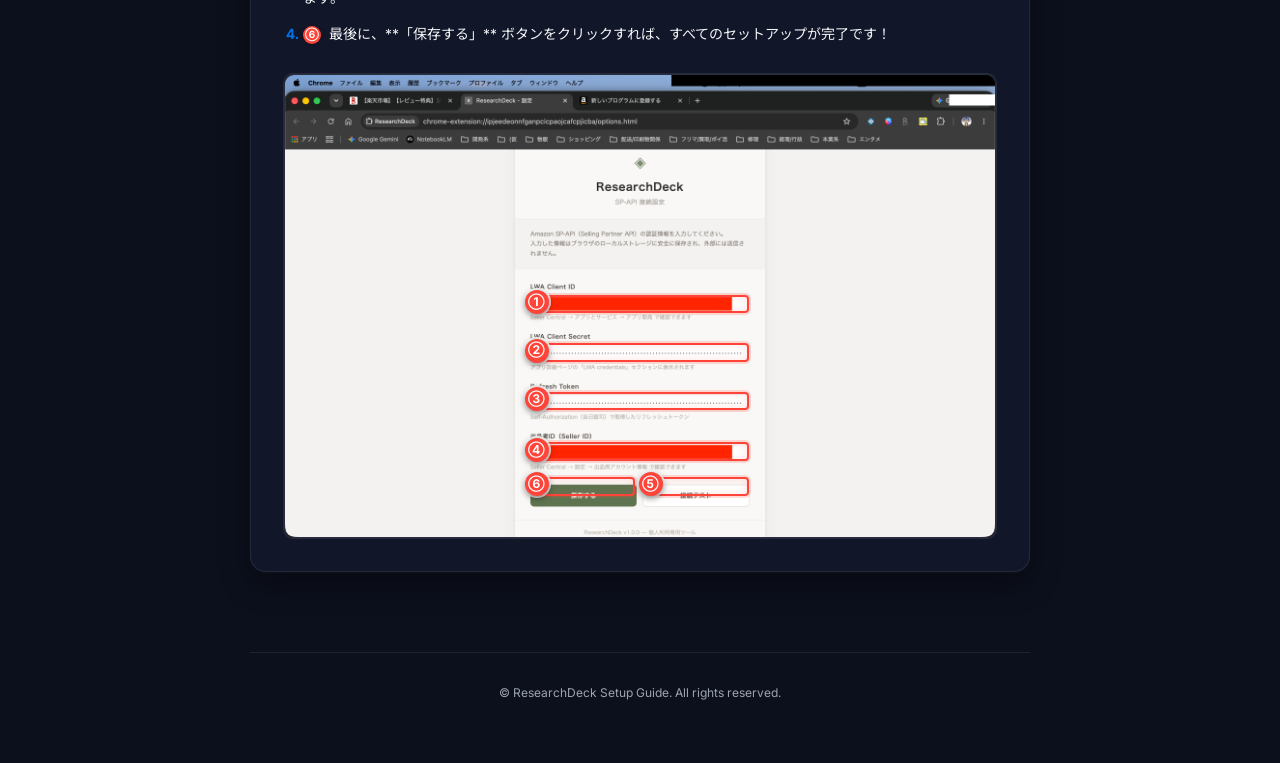
==== commit 4283dd4f: "docs: add pulse-animated guide overlays and match step markers to manual" ====
--- a/docs/index.html
+++ b/docs/index.html
@@ -41,11 +41,15 @@
               <li>Amazonセラーセントラルにログインし、画面右上にある **「設定（歯車マーク）」** をクリックして **「出品用アカウント情報」** を開きます。</li>
               <li>画面左側の「登録内容」セクション内にある **「出品者情報」** リンクをクリックします。</li>
               <li>画面中ほどにある **「出品者トークン」** のリンクをクリックします。</li>
-              <li>画面に表示される `A` から始まる英数字の文字列をコピーして保存します。これがツールで設定する **「出品者ID」** です。</li>
-            </ol>
-          </div>
-          <div class="step-image-container">
-            <img src="images/01_seller_id.png" alt="出品者IDの取得" class="step-image" onerror="handleImageError(this, '01_seller_id.png')">
+              <li><span class="step-marker">①</span>画面に表示される `A` から始まる英数字の文字列（出品者トークン）の右にある **「コピー」** ボタンをクリックして保存します。</li>
+            </ol>
+          </div>
+          <div class="step-image-container">
+            <div class="annotated-image-container">
+              <img src="images/01_seller_id.png" alt="出品者IDの取得" class="step-image" onerror="handleImageError(this, '01_seller_id.png')">
+              <div class="annotation-box" style="left: 25.5%; top: 59.5%; width: 20.0%; height: 3.5%;"></div>
+              <div class="annotation-badge" style="left: 24.5%; top: 58.5%;">①</div>
+            </div>
             <div class="image-placeholder">
               <span class="placeholder-icon">📷</span>
               <span class="placeholder-text">ここに「01_seller_id.png」のスクリーンショット画像を配置してください</span>
@@ -62,13 +66,16 @@
           <div class="step-instruction">
             <p>APIの接続許可を設定するため、セラーセントラルのアプリ開発者ポータルを開きます。</p>
             <ol>
-              <li>セラーセントラルの左上メニュー（三本線マーク）から、**「アプリとサービス」** ➔ **「アプリの開発」** をクリックします。</li>
+              <li><span class="step-marker">①</span>セラーセントラルの左上メニュー（三本線マーク）から、**「アプリとサービス」** ➔ **「アプリの開発」** をクリックします。</li>
               <li>初めてこの画面を開く場合、ソリューションプロバイダーポータルへの紐付け（オンボーディング）画面が表示されることがあります。</li>
-              <li>画面の指示に従い、お使いのアカウントと言語・国（日本など）を選択し、メール認証等の手続きを完了させてポータルのトップ画面へ進んでください。</li>
-            </ol>
-          </div>
-          <div class="step-image-container">
-            <img src="images/02_app_portal.png" alt="アプリ開発ポータルの表示" class="step-image" onerror="handleImageError(this, '02_app_portal.png')">
+              <li>画面指示に従い、お使いのアカウントと言語・国（日本など）を選択し、メール認証等の手続きを完了させてポータルのトップ画面へ進んでください。</li>
+            </ol>
+          </div>
+          <div class="step-image-container">
+            <div class="annotated-image-container">
+              <img src="images/02_app_portal.png" alt="アプリ開発ポータルの表示" class="step-image" onerror="handleImageError(this, '02_app_portal.png')">
+              <div class="annotation-badge" style="left: 15.8%; top: 85.0%;">①</div>
+            </div>
             <div class="image-placeholder">
               <span class="placeholder-icon">📷</span>
               <span class="placeholder-text">ここに「02_app_portal.png」のスクリーンショット画像を配置してください</span>
@@ -86,15 +93,21 @@
             <p>ツールがAPIにアクセスするための「鍵」となる2つの認証情報を取得します。</p>
             <ol>
               <li>ポータルトップ画面に登録されている開発中のアプリ（例: `NETSEA-Research-Tool` など）の「LWA認証情報」列にある **「表示」** リンクをクリックします。</li>
-              <li>ポップアップ画面に表示された **「クライアントID」**（`amzn1.application-oa2-client.〜`）をコピーして保存します。</li>
-              <li>次に、**「クライアント機密情報（Client Secret）」** のアコーディオンを展開し、表示されるキーをコピーして保存します。</li>
+              <li><span class="step-marker">①</span>ポップアップ画面に表示された **「クライアントID」**（`amzn1.application-oa2-client.〜`）をコピーして保存します。</li>
+              <li><span class="step-marker">②</span>次に、**「クライアント機密情報（Client Secret）」** のアコーディオンを展開し、表示されるキーをコピーして保存します。</li>
             </ol>
             <div class="alert-box alert-danger">
               <strong>⚠️ 注意</strong>: これらはあなたのアカウントを制御できる最も重要な暗号鍵です。絶対に第三者に渡したり公開したりしないでください。
             </div>
           </div>
           <div class="step-image-container">
-            <img src="images/03_lwa_credentials.png" alt="LWA認証情報の取得" class="step-image" onerror="handleImageError(this, '03_lwa_credentials.png')">
+            <div class="annotated-image-container">
+              <img src="images/03_lwa_credentials.png" alt="LWA認証情報の取得" class="step-image" onerror="handleImageError(this, '03_lwa_credentials.png')">
+              <div class="annotation-box" style="left: 33.8%; top: 54.8%; width: 28.5%; height: 4.0%;"></div>
+              <div class="annotation-badge" style="left: 32.8%; top: 53.8%;">①</div>
+              <div class="annotation-box" style="left: 40.7%; top: 60.1%; width: 28.5%; height: 4.0%;"></div>
+              <div class="annotation-badge" style="left: 39.7%; top: 59.1%;">②</div>
+            </div>
             <div class="image-placeholder">
               <span class="placeholder-icon">📷</span>
               <span class="placeholder-text">ここに「03_lwa_credentials.png」のスクリーンショット画像を配置してください</span>
@@ -113,14 +126,18 @@
             <ol>
               <li>ポータル画面で、対象アプリの右端にある「アプリの編集」ボタンの右隣にある **「∨」矢印マーク** をクリックし、メニューから **「承認」** を選択します。</li>
               <li>「認可の管理」画面に切り替わったら、マーケットプレイス「日本」の右側にある **「アプリを承認」** ボタンをクリックします。</li>
-              <li>承認が完了すると、画面に非常に長い英数字の文字列である **リフレッシュトークン (Refresh Token)** が発行されます。非常に長いため、必ず **「コピー」** ボタンを押して安全な場所に保存してください。</li>
+              <li><span class="step-marker">①</span>承認完了後、画面に表示される **リフレッシュトークン (Refresh Token)** の右側にある **「コピー」** ボタンをクリックして保存します。</li>
             </ol>
             <div class="alert-box alert-warning">
               <strong>⚠️ 注意</strong>: リフレッシュトークンはこの画面を閉じると二度と再表示できません。必ずここでコピーを保存したことを確認してから画面を閉じてください。
             </div>
           </div>
           <div class="step-image-container">
-            <img src="images/04_refresh_token.png" alt="リフレッシュトークンの取得" class="step-image" onerror="handleImageError(this, '04_refresh_token.png')">
+            <div class="annotated-image-container">
+              <img src="images/04_refresh_token.png" alt="リフレッシュトークンの取得" class="step-image" onerror="handleImageError(this, '04_refresh_token.png')">
+              <div class="annotation-box" style="left: 28.0%; top: 53.5%; width: 55.0%; height: 5.0%;"></div>
+              <div class="annotation-badge" style="left: 27.0%; top: 52.5%;">①</div>
+            </div>
             <div class="image-placeholder">
               <span class="placeholder-icon">📷</span>
               <span class="placeholder-text">ここに「04_refresh_token.png」のスクリーンショット画像を配置してください</span>
@@ -138,13 +155,35 @@
             <p>最後に、取得した4つのキーをツールの設定画面に適用します。</p>
             <ol>
               <li>Chromeブラウザのツールバーにある **ResearchDeckのアイコン** をクリックし、設定（オプション）画面を開きます。</li>
-              <li>先ほど保存した4つのキーを、対応する入力項目（Seller ID, LWA Client ID, LWA Client Secret, Refresh Token）にそれぞれコピー＆ペーストします。</li>
-              <li>入力後、**「接続テスト」** ボタンをクリックし、画面に **「接続成功」** と表示されることを確認します。</li>
-              <li>最後に一番下の **「保存」** ボタンをクリックすれば、すべてのセットアップが完了です！</li>
-            </ol>
-          </div>
-          <div class="step-image-container">
-            <img src="images/05_extension_setup.png" alt="拡張機能への設定" class="step-image" onerror="handleImageError(this, '05_extension_setup.png')">
+              <li>
+                先ほど保存した4つの情報をそれぞれ対応する欄に入力します：
+                <ul style="margin-left: 20px; margin-top: 8px; display: flex; flex-direction: column; gap: 8px; font-size: 13px; list-style-type: none;">
+                  <li><span class="step-marker">①</span>**LWA Client ID**</li>
+                  <li><span class="step-marker">②</span>**LWA Client Secret**</li>
+                  <li><span class="step-marker">③</span>**Refresh Token**</li>
+                  <li><span class="step-marker">④</span>**出品者ID (Seller ID)**</li>
+                </ul>
+              </li>
+              <li><span class="step-marker">⑤</span>入力後、**「接続テスト」** ボタンをクリックし、画面に **「接続成功」** と表示されることを確認します。</li>
+              <li><span class="step-marker">⑥</span>最後に、**「保存する」** ボタンをクリックすれば、すべてのセットアップが完了です！</li>
+            </ol>
+          </div>
+          <div class="step-image-container">
+            <div class="annotated-image-container">
+              <img src="images/05_extension_setup.png" alt="拡張機能への設定" class="step-image" onerror="handleImageError(this, '05_extension_setup.png')">
+              <div class="annotation-box" style="left: 34.8%; top: 47.5%; width: 30.5%; height: 4.0%;"></div>
+              <div class="annotation-badge" style="left: 33.8%; top: 46.5%;">①</div>
+              <div class="annotation-box" style="left: 34.8%; top: 58.0%; width: 30.5%; height: 4.0%;"></div>
+              <div class="annotation-badge" style="left: 33.8%; top: 57.0%;">②</div>
+              <div class="annotation-box" style="left: 34.8%; top: 68.5%; width: 30.5%; height: 4.0%;"></div>
+              <div class="annotation-badge" style="left: 33.8%; top: 67.5%;">③</div>
+              <div class="annotation-box" style="left: 34.8%; top: 79.5%; width: 30.5%; height: 4.0%;"></div>
+              <div class="annotation-badge" style="left: 33.8%; top: 78.5%;">④</div>
+              <div class="annotation-box" style="left: 50.8%; top: 87.0%; width: 14.5%; height: 4.0%;"></div>
+              <div class="annotation-badge" style="left: 49.8%; top: 86.0%;">⑤</div>
+              <div class="annotation-box" style="left: 34.8%; top: 87.0%; width: 14.5%; height: 4.0%;"></div>
+              <div class="annotation-badge" style="left: 33.8%; top: 86.0%;">⑥</div>
+            </div>
             <div class="image-placeholder">
               <span class="placeholder-icon">📷</span>
               <span class="placeholder-text">ここに「05_extension_setup.png」のスクリーンショット画像を配置してください</span>
@@ -161,9 +200,11 @@
   </div>
 
   <!-- 画像拡大ズームモーダル -->
-  <div id="zoom-modal" class="zoom-modal" hidden>
+  <div id="zoom-modal" class="zoom-modal" hidden onclick="closeZoom()">
     <span class="zoom-close" onclick="closeZoom()">&times;</span>
-    <img class="zoom-content" id="zoom-img" alt="拡大画像">
+    <div class="zoom-content-wrapper" onclick="event.stopPropagation()">
+      <!-- ここにクローンされたコンテナが入る -->
+    </div>
     <div id="zoom-caption"></div>
   </div>
 
@@ -179,14 +220,22 @@
 
     // 画像の拡大ズーム機能
     const zoomModal = document.getElementById('zoom-modal');
-    const zoomImg = document.getElementById('zoom-img');
+    const zoomContentWrapper = document.querySelector('.zoom-content-wrapper');
     const zoomCaption = document.getElementById('zoom-caption');
 
-    document.querySelectorAll('.step-image').forEach(img => {
-      img.addEventListener('click', () => {
-        if (img.style.display !== 'none') {
+    document.querySelectorAll('.annotated-image-container').forEach(container => {
+      container.addEventListener('click', () => {
+        const img = container.querySelector('.step-image');
+        if (img && img.style.display !== 'none') {
           zoomModal.hidden = false;
-          zoomImg.src = img.src;
+          
+          // コンテナを複製してモーダルにいれる
+          zoomContentWrapper.innerHTML = '';
+          const clone = container.cloneNode(true);
+          // クローンされた画像はズームイベントを発生させないようにする
+          clone.style.cursor = 'default';
+          zoomContentWrapper.appendChild(clone);
+          
           zoomCaption.textContent = img.alt;
           zoomModal.classList.add('show');
         }
@@ -198,7 +247,7 @@
       setTimeout(() => { zoomModal.hidden = true; }, 300);
     }
 
-    // エッセージキーで閉じる
+    // エスケープキーで閉じる
     window.addEventListener('keydown', (e) => {
       if (e.key === 'Escape' && !zoomModal.hidden) {
         closeZoom();
--- a/docs/style.css
+++ b/docs/style.css
@@ -336,3 +336,117 @@
     font-size: 18px;
   }
 }
+
+/* ==========================================================================
+   Premium Annotations & Step Overlays
+   ========================================================================== */
+
+/* アノテーション用画像コンテナ */
+.annotated-image-container {
+  position: relative;
+  width: 100%;
+  border-radius: var(--radius-md);
+  overflow: hidden;
+  border: 1px solid var(--border-color);
+  background-color: rgba(255, 255, 255, 0.01);
+  cursor: zoom-in;
+  transition: border-color 0.3s ease;
+}
+
+.annotated-image-container:hover {
+  border-color: rgba(255, 69, 58, 0.3);
+}
+
+.annotated-image-container .step-image {
+  width: 100%;
+  height: auto;
+  display: block;
+  transition: opacity 0.2s ease;
+}
+
+.annotated-image-container:hover .step-image {
+  opacity: 0.95;
+}
+
+/* 点滅するアノテーション赤枠 */
+.annotation-box {
+  position: absolute;
+  border: 2px solid var(--color-danger);
+  border-radius: 4px;
+  box-shadow: 0 0 0 2px rgba(255, 69, 58, 0.2), inset 0 0 8px rgba(255, 69, 58, 0.15);
+  pointer-events: none;
+  animation: pulse-border 2s infinite;
+}
+
+/* 丸数字バッジ */
+.annotation-badge {
+  position: absolute;
+  background-color: var(--color-danger);
+  color: #fff;
+  width: 24px;
+  height: 24px;
+  font-size: 12px;
+  font-weight: 700;
+  border-radius: 50%;
+  display: flex;
+  align-items: center;
+  justify-content: center;
+  box-shadow: 0 2px 6px rgba(0, 0, 0, 0.5), 0 0 0 2px rgba(255, 255, 255, 0.9);
+  pointer-events: none;
+  font-family: var(--font-main);
+  z-index: 10;
+}
+
+/* ボーダー明滅アニメーション */
+@keyframes pulse-border {
+  0% {
+    box-shadow: 0 0 0 0px rgba(255, 69, 58, 0.4), inset 0 0 8px rgba(255, 69, 58, 0.15);
+  }
+  70% {
+    box-shadow: 0 0 0 6px rgba(255, 69, 58, 0), inset 0 0 8px rgba(255, 69, 58, 0.15);
+  }
+  100% {
+    box-shadow: 0 0 0 0px rgba(255, 69, 58, 0), inset 0 0 8px rgba(255, 69, 58, 0.15);
+  }
+}
+
+/* テキスト箇条書き内のステップマーカー */
+.step-marker {
+  display: inline-flex;
+  align-items: center;
+  justify-content: center;
+  background-color: var(--color-danger);
+  color: #fff;
+  width: 18px;
+  height: 18px;
+  border-radius: 50%;
+  font-size: 10px;
+  font-weight: 700;
+  margin-right: 8px;
+  vertical-align: middle;
+  box-shadow: 0 1px 3px rgba(0,0,0,0.3);
+  font-family: var(--font-main);
+}
+
+/* ズームモーダル内のコンテンツラッパー調整 */
+.zoom-content-wrapper {
+  position: relative;
+  max-width: 92%;
+  max-height: 82%;
+  display: flex;
+  align-items: center;
+  justify-content: center;
+}
+
+.zoom-content-wrapper .annotated-image-container {
+  border: none;
+  background: none;
+  box-shadow: 0 20px 60px rgba(0, 0, 0, 0.6);
+  border-radius: var(--radius-md);
+  overflow: hidden;
+}
+
+.zoom-content-wrapper .annotated-image-container .step-image {
+  max-height: 82vh;
+  width: auto;
+}
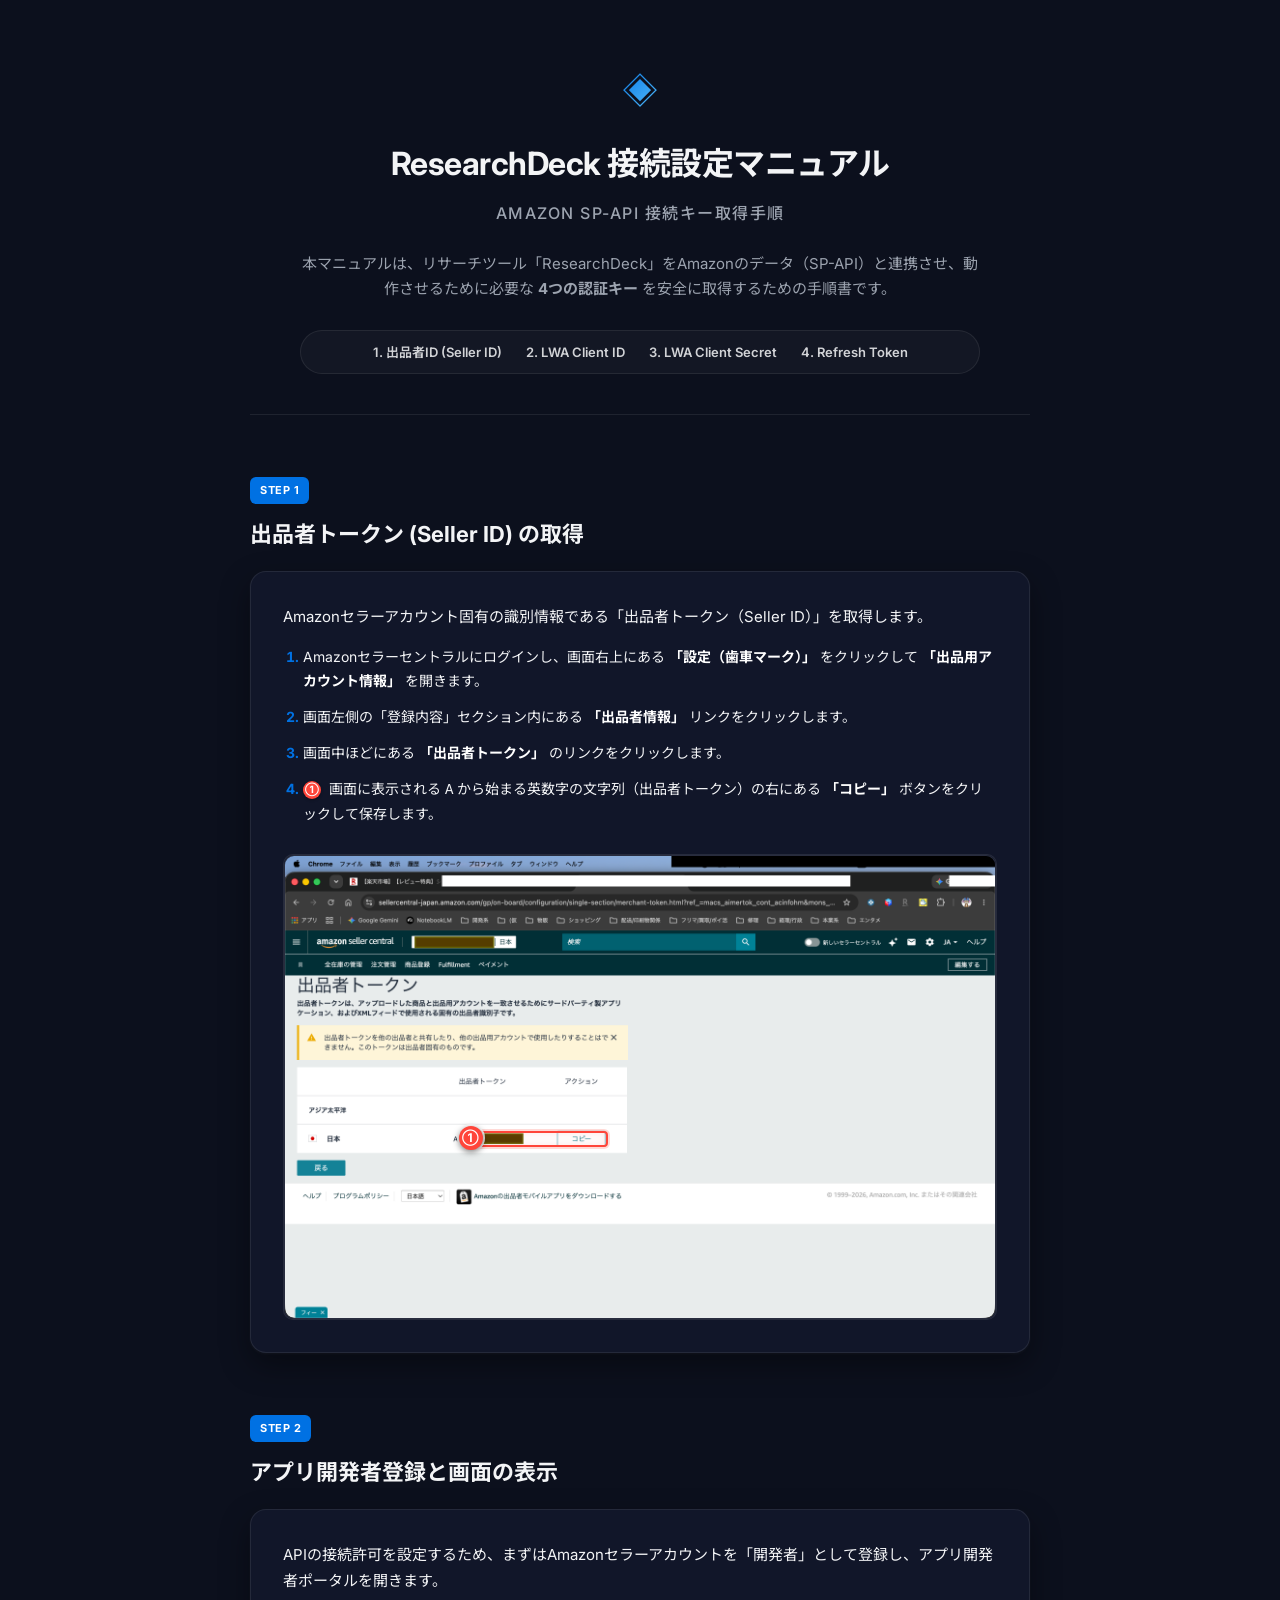
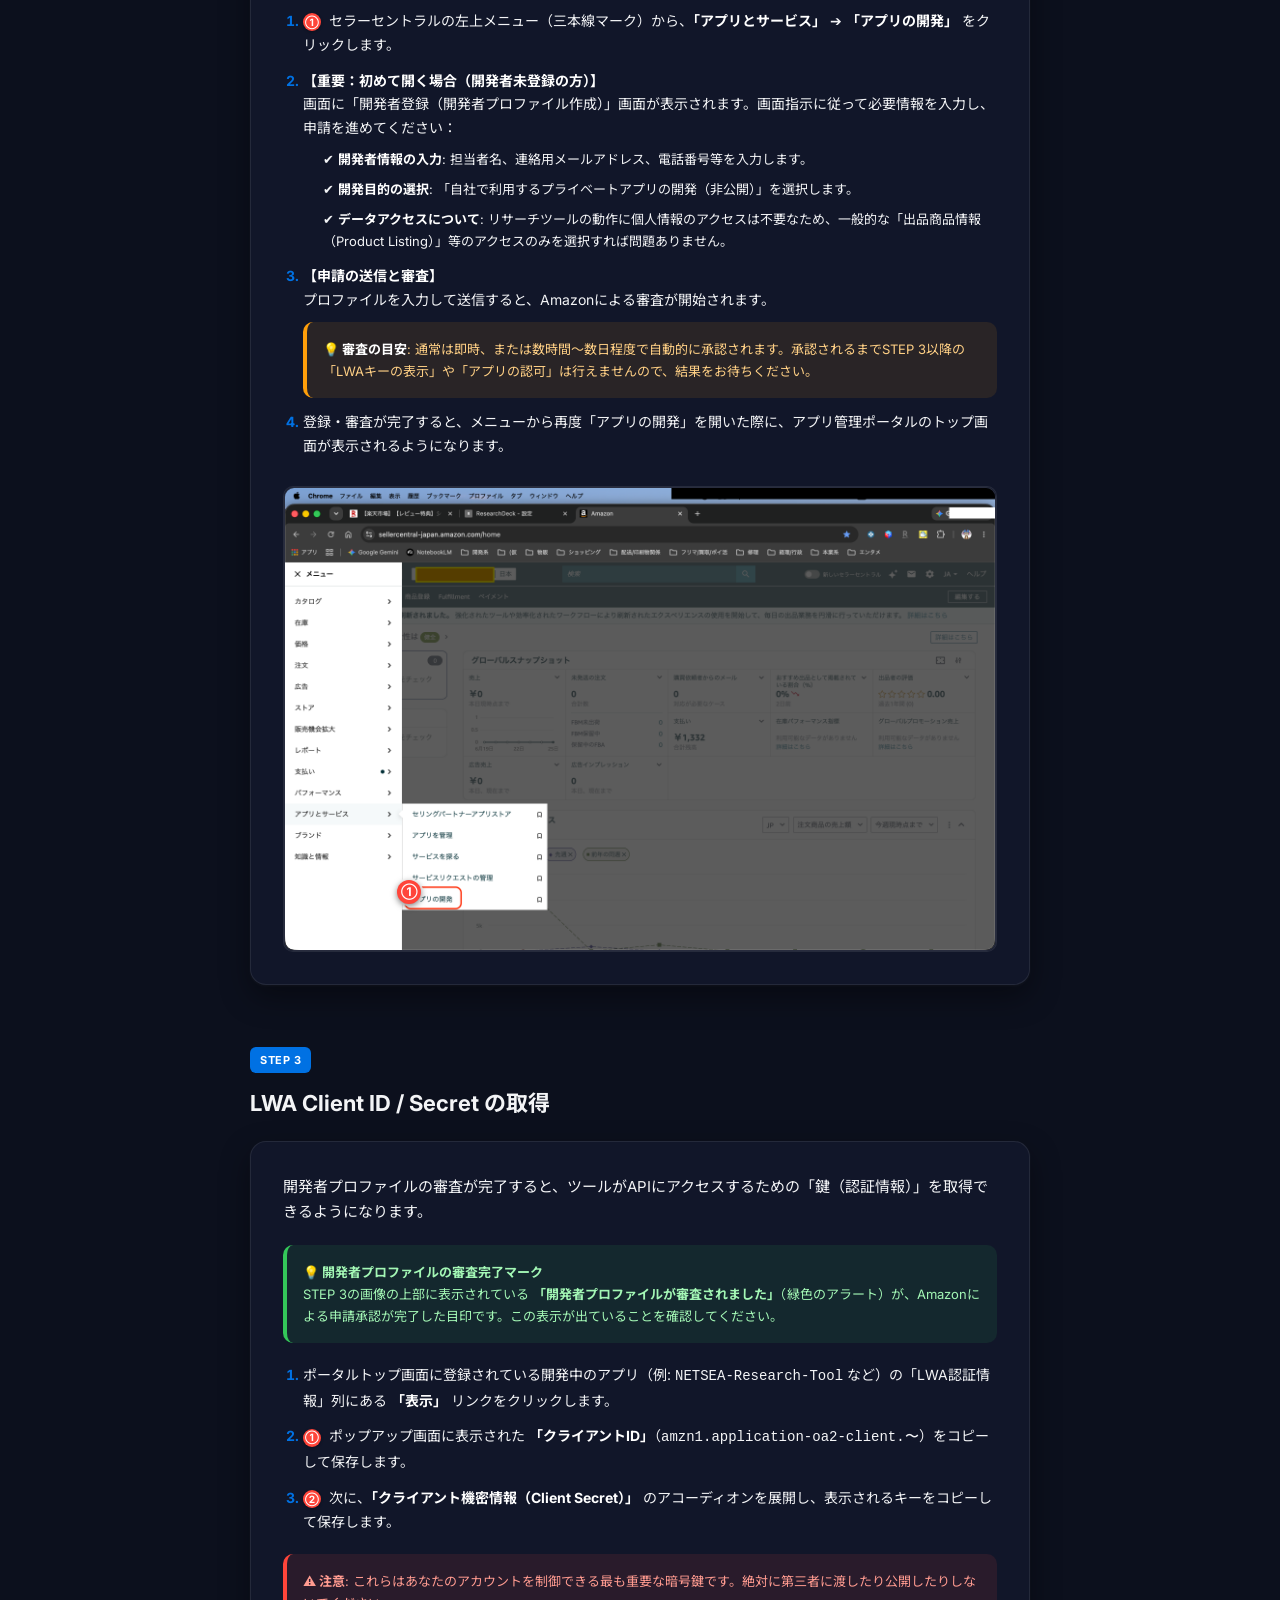
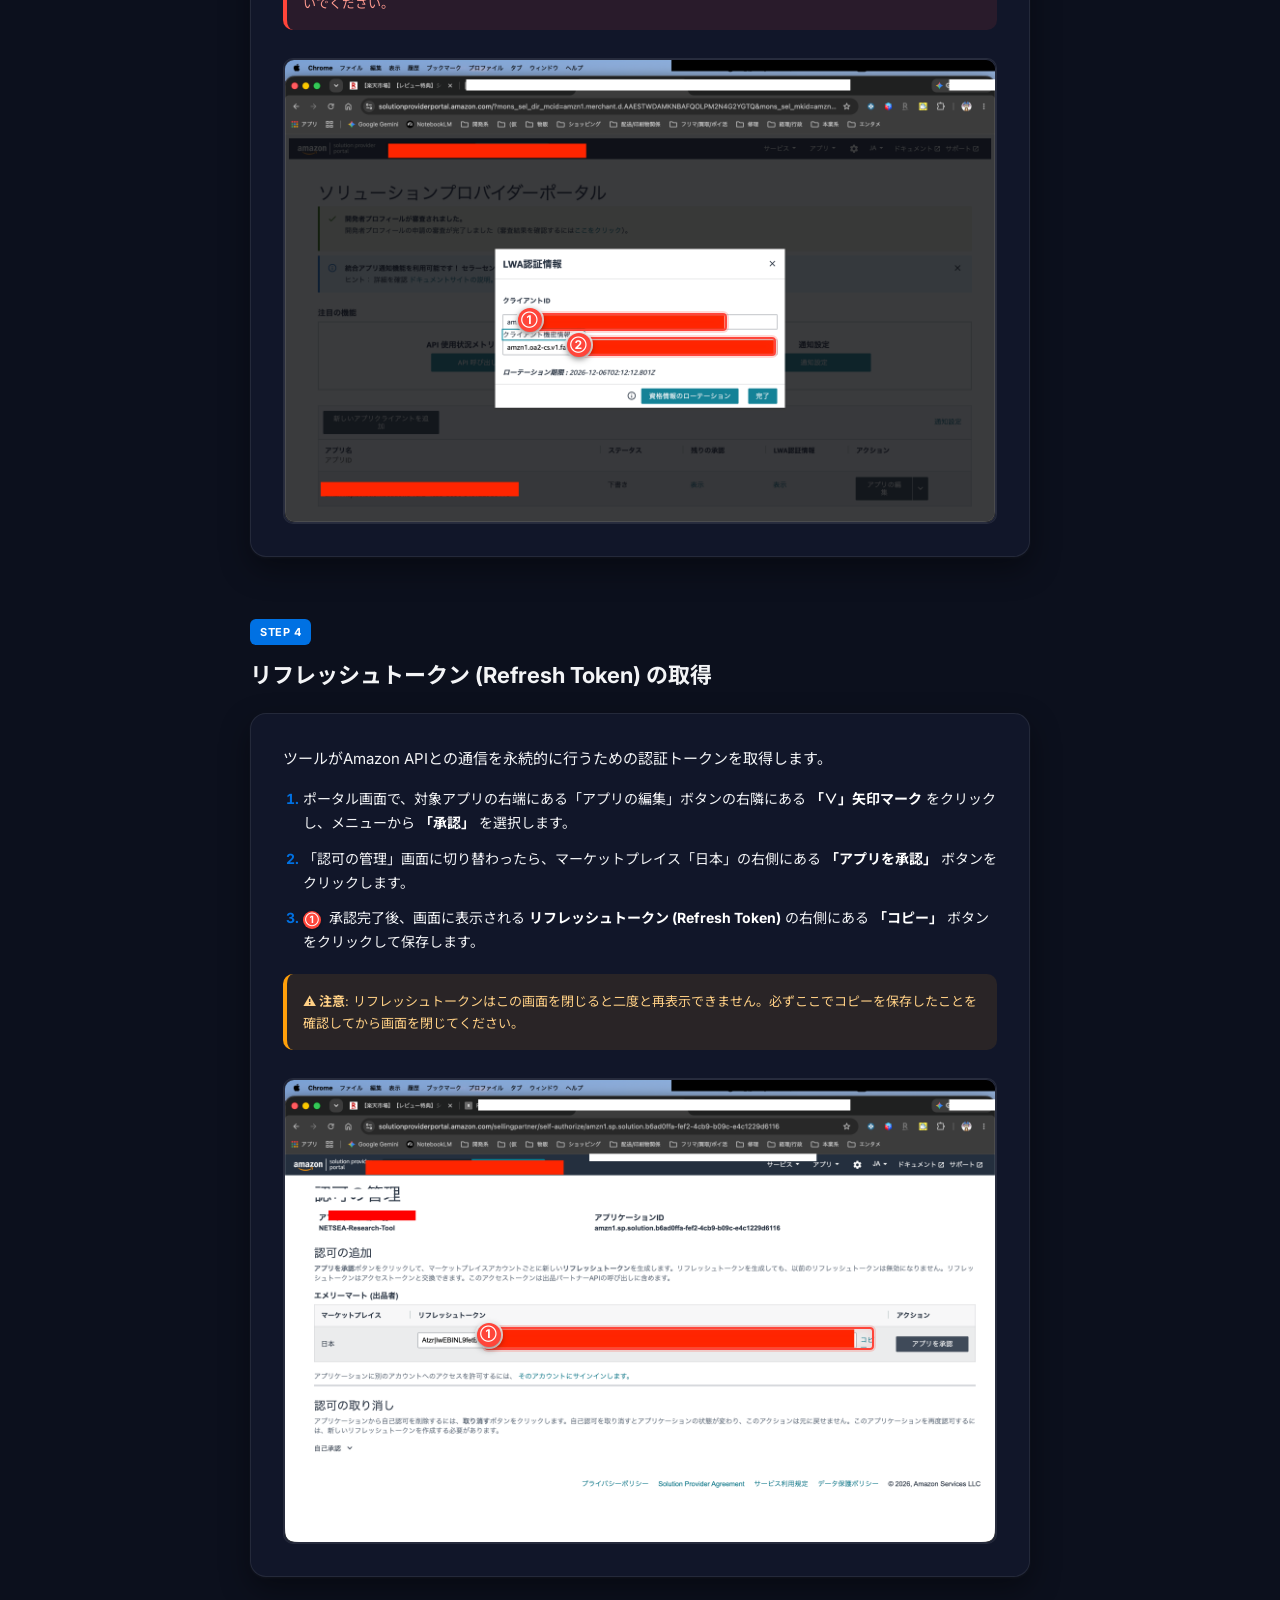
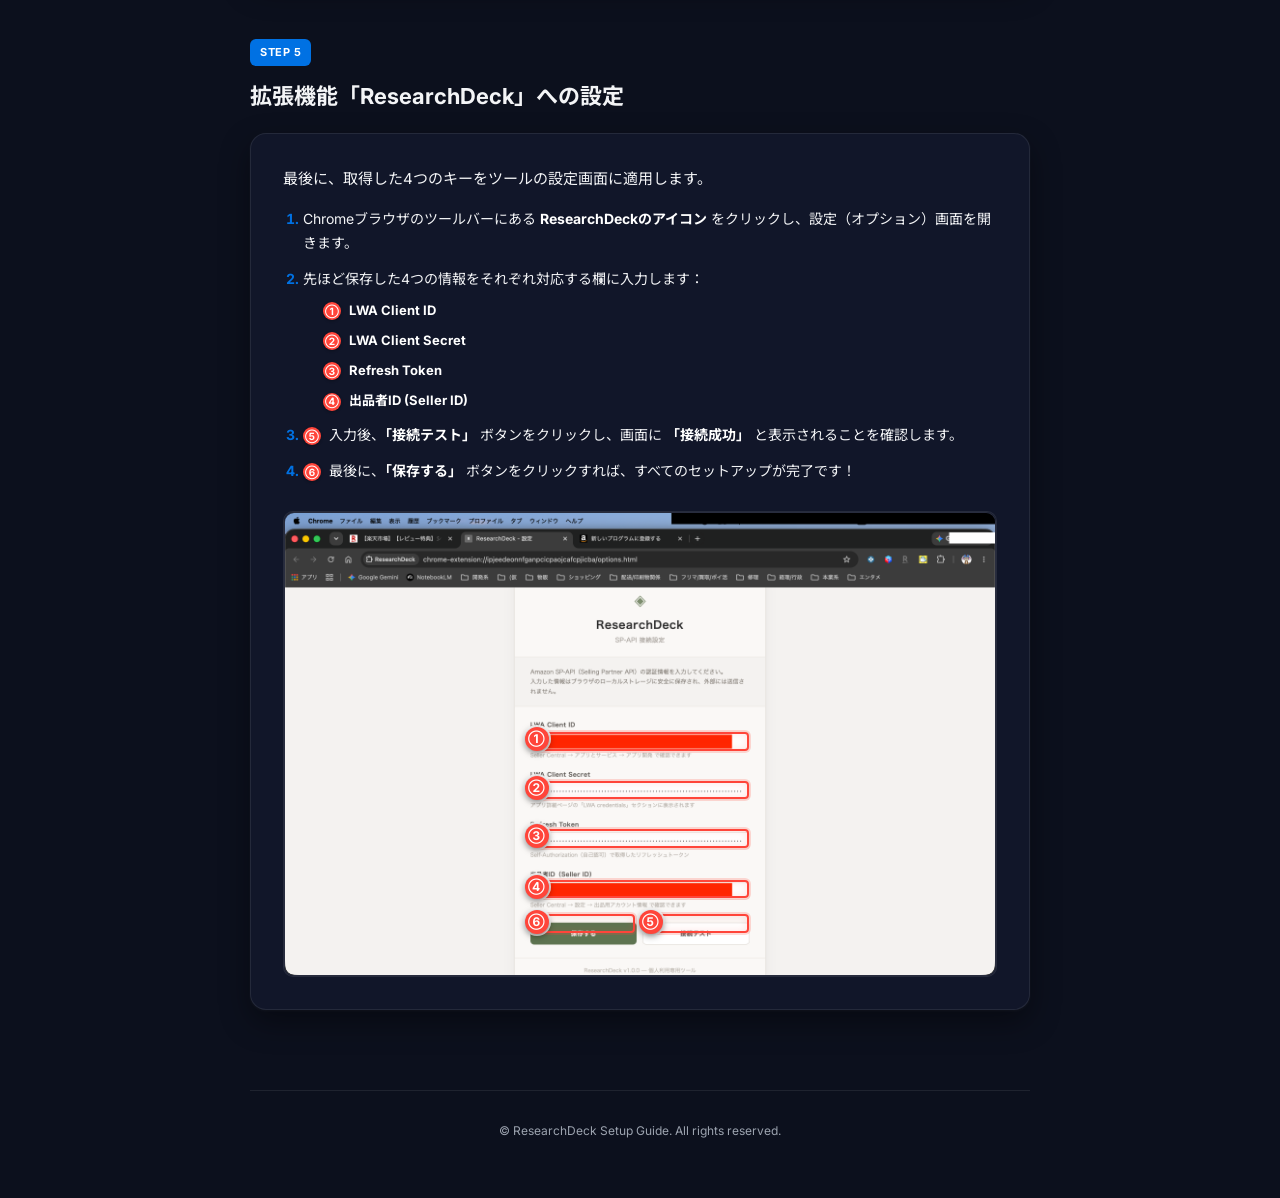
==== commit 03e4bf8f: "docs: add detailed developer profile registration and review details to STEP 2 & 3" ====
--- a/docs/index.html
+++ b/docs/index.html
@@ -17,7 +17,7 @@
       <h1>ResearchDeck 接続設定マニュアル</h1>
       <p class="subtitle">Amazon SP-API 接続キー取得手順</p>
       <div class="header-desc">
-        <p>本マニュアルは、リサーチツール「ResearchDeck」をAmazonのデータ（SP-API）と連携させ、動作させるために必要な **4つの認証キー** を安全に取得するための手順書です。</p>
+        <p>本マニュアルは、リサーチツール「ResearchDeck」をAmazonのデータ（SP-API）と連携させ、動作させるために必要な <strong>4つの認証キー</strong> を安全に取得するための手順書です。</p>
         <div class="keys-summary">
           <span>1. 出品者ID (Seller ID)</span>
           <span>2. LWA Client ID</span>
@@ -38,10 +38,10 @@
           <div class="step-instruction">
             <p>Amazonセラーアカウント固有の識別情報である「出品者トークン（Seller ID）」を取得します。</p>
             <ol>
-              <li>Amazonセラーセントラルにログインし、画面右上にある **「設定（歯車マーク）」** をクリックして **「出品用アカウント情報」** を開きます。</li>
-              <li>画面左側の「登録内容」セクション内にある **「出品者情報」** リンクをクリックします。</li>
-              <li>画面中ほどにある **「出品者トークン」** のリンクをクリックします。</li>
-              <li><span class="step-marker">①</span>画面に表示される `A` から始まる英数字の文字列（出品者トークン）の右にある **「コピー」** ボタンをクリックして保存します。</li>
+              <li>Amazonセラーセントラルにログインし、画面右上にある <strong>「設定（歯車マーク）」</strong> をクリックして <strong>「出品用アカウント情報」</strong> を開きます。</li>
+              <li>画面左側の「登録内容」セクション内にある <strong>「出品者情報」</strong> リンクをクリックします。</li>
+              <li>画面中ほどにある <strong>「出品者トークン」</strong> のリンクをクリックします。</li>
+              <li><span class="step-marker">①</span>画面に表示される <code>A</code> から始まる英数字の文字列（出品者トークン）の右にある <strong>「コピー」</strong> ボタンをクリックして保存します。</li>
             </ol>
           </div>
           <div class="step-image-container">
@@ -61,14 +61,31 @@
       <!-- STEP 2 -->
       <section class="step-section">
         <div class="step-num-badge">STEP 2</div>
-        <h2>アプリ開発画面の表示</h2>
-        <div class="step-card">
-          <div class="step-instruction">
-            <p>APIの接続許可を設定するため、セラーセントラルのアプリ開発者ポータルを開きます。</p>
-            <ol>
-              <li><span class="step-marker">①</span>セラーセントラルの左上メニュー（三本線マーク）から、**「アプリとサービス」** ➔ **「アプリの開発」** をクリックします。</li>
-              <li>初めてこの画面を開く場合、ソリューションプロバイダーポータルへの紐付け（オンボーディング）画面が表示されることがあります。</li>
-              <li>画面指示に従い、お使いのアカウントと言語・国（日本など）を選択し、メール認証等の手続きを完了させてポータルのトップ画面へ進んでください。</li>
+        <h2>アプリ開発者登録と画面の表示</h2>
+        <div class="step-card">
+          <div class="step-instruction">
+            <p>APIの接続許可を設定するため、まずはAmazonセラーアカウントを「開発者」として登録し、アプリ開発者ポータルを開きます。</p>
+            <ol>
+              <li><span class="step-marker">①</span>セラーセントラルの左上メニュー（三本線マーク）から、<strong>「アプリとサービス」</strong> ➔ <strong>「アプリの開発」</strong> をクリックします。</li>
+              <li>
+                <strong>【重要：初めて開く場合（開発者未登録の方）】</strong><br>
+                画面に「開発者登録（開発者プロファイル作成）」画面が表示されます。画面指示に従って必要情報を入力し、申請を進めてください：
+                <ul style="margin-left: 20px; margin-top: 8px; display: flex; flex-direction: column; gap: 8px; font-size: 13px; list-style-type: none;">
+                  <li>✔ <strong>開発者情報の入力</strong>: 担当者名、連絡用メールアドレス、電話番号等を入力します。</li>
+                  <li>✔ <strong>開発目的の選択</strong>: 「自社で利用するプライベートアプリの開発（非公開）」を選択します。</li>
+                  <li>✔ <strong>データアクセスについて</strong>: リサーチツールの動作に個人情報のアクセスは不要なため、一般的な「出品商品情報（Product Listing）」等のアクセスのみを選択すれば問題ありません。</li>
+                </ul>
+              </li>
+              <li>
+                <strong>【申請の送信と審査】</strong><br>
+                プロファイルを入力して送信すると、Amazonによる審査が開始されます。
+                <div class="alert-box alert-warning" style="margin-top: 10px;">
+                  <strong>💡 審査の目安</strong>: 通常は即時、または数時間〜数日程度で自動的に承認されます。承認されるまでSTEP 3以降の「LWAキーの表示」や「アプリの認可」は行えませんので、結果をお待ちください。
+                </div>
+              </li>
+              <li>
+                登録・審査が完了すると、メニューから再度「アプリの開発」を開いた際に、アプリ管理ポータルのトップ画面が表示されるようになります。
+              </li>
             </ol>
           </div>
           <div class="step-image-container">
@@ -90,11 +107,15 @@
         <h2>LWA Client ID / Secret の取得</h2>
         <div class="step-card">
           <div class="step-instruction">
-            <p>ツールがAPIにアクセスするための「鍵」となる2つの認証情報を取得します。</p>
-            <ol>
-              <li>ポータルトップ画面に登録されている開発中のアプリ（例: `NETSEA-Research-Tool` など）の「LWA認証情報」列にある **「表示」** リンクをクリックします。</li>
-              <li><span class="step-marker">①</span>ポップアップ画面に表示された **「クライアントID」**（`amzn1.application-oa2-client.〜`）をコピーして保存します。</li>
-              <li><span class="step-marker">②</span>次に、**「クライアント機密情報（Client Secret）」** のアコーディオンを展開し、表示されるキーをコピーして保存します。</li>
+            <p>開発者プロファイルの審査が完了すると、ツールがAPIにアクセスするための「鍵（認証情報）」を取得できるようになります。</p>
+            <div class="alert-box alert-success" style="background-color: rgba(52, 199, 89, 0.1); border-left: 4px solid var(--color-success); color: #a3f7b5; margin-bottom: 20px; font-size: 13px; border-radius: var(--radius-md); padding: 16px;">
+              <strong>💡 開発者プロファイルの審査完了マーク</strong><br>
+              STEP 3の画像の上部に表示されている <strong>「開発者プロファイルが審査されました」</strong>（緑色のアラート）が、Amazonによる申請承認が完了した目印です。この表示が出ていることを確認してください。
+            </div>
+            <ol>
+              <li>ポータルトップ画面に登録されている開発中のアプリ（例: <code>NETSEA-Research-Tool</code> など）の「LWA認証情報」列にある <strong>「表示」</strong> リンクをクリックします。</li>
+              <li><span class="step-marker">①</span>ポップアップ画面に表示された <strong>「クライアントID」</strong>（<code>amzn1.application-oa2-client.〜</code>）をコピーして保存します。</li>
+              <li><span class="step-marker">②</span>次に、<strong>「クライアント機密情報（Client Secret）」</strong> のアコーディオンを展開し、表示されるキーをコピーして保存します。</li>
             </ol>
             <div class="alert-box alert-danger">
               <strong>⚠️ 注意</strong>: これらはあなたのアカウントを制御できる最も重要な暗号鍵です。絶対に第三者に渡したり公開したりしないでください。
@@ -124,9 +145,9 @@
           <div class="step-instruction">
             <p>ツールがAmazon APIとの通信を永続的に行うための認証トークンを取得します。</p>
             <ol>
-              <li>ポータル画面で、対象アプリの右端にある「アプリの編集」ボタンの右隣にある **「∨」矢印マーク** をクリックし、メニューから **「承認」** を選択します。</li>
-              <li>「認可の管理」画面に切り替わったら、マーケットプレイス「日本」の右側にある **「アプリを承認」** ボタンをクリックします。</li>
-              <li><span class="step-marker">①</span>承認完了後、画面に表示される **リフレッシュトークン (Refresh Token)** の右側にある **「コピー」** ボタンをクリックして保存します。</li>
+              <li>ポータル画面で、対象アプリの右端にある「アプリの編集」ボタンの右隣にある <strong>「∨」矢印マーク</strong> をクリックし、メニューから <strong>「承認」</strong> を選択します。</li>
+              <li>「認可の管理」画面に切り替わったら、マーケットプレイス「日本」の右側にある <strong>「アプリを承認」</strong> ボタンをクリックします。</li>
+              <li><span class="step-marker">①</span>承認完了後、画面に表示される <strong>リフレッシュトークン (Refresh Token)</strong> の右側にある <strong>「コピー」</strong> ボタンをクリックして保存します。</li>
             </ol>
             <div class="alert-box alert-warning">
               <strong>⚠️ 注意</strong>: リフレッシュトークンはこの画面を閉じると二度と再表示できません。必ずここでコピーを保存したことを確認してから画面を閉じてください。
@@ -154,18 +175,18 @@
           <div class="step-instruction">
             <p>最後に、取得した4つのキーをツールの設定画面に適用します。</p>
             <ol>
-              <li>Chromeブラウザのツールバーにある **ResearchDeckのアイコン** をクリックし、設定（オプション）画面を開きます。</li>
+              <li>Chromeブラウザのツールバーにある <strong>ResearchDeckのアイコン</strong> をクリックし、設定（オプション）画面を開きます。</li>
               <li>
                 先ほど保存した4つの情報をそれぞれ対応する欄に入力します：
                 <ul style="margin-left: 20px; margin-top: 8px; display: flex; flex-direction: column; gap: 8px; font-size: 13px; list-style-type: none;">
-                  <li><span class="step-marker">①</span>**LWA Client ID**</li>
-                  <li><span class="step-marker">②</span>**LWA Client Secret**</li>
-                  <li><span class="step-marker">③</span>**Refresh Token**</li>
-                  <li><span class="step-marker">④</span>**出品者ID (Seller ID)**</li>
+                  <li><span class="step-marker">①</span><strong>LWA Client ID</strong></li>
+                  <li><span class="step-marker">②</span><strong>LWA Client Secret</strong></li>
+                  <li><span class="step-marker">③</span><strong>Refresh Token</strong></li>
+                  <li><span class="step-marker">④</span><strong>出品者ID (Seller ID)</strong></li>
                 </ul>
               </li>
-              <li><span class="step-marker">⑤</span>入力後、**「接続テスト」** ボタンをクリックし、画面に **「接続成功」** と表示されることを確認します。</li>
-              <li><span class="step-marker">⑥</span>最後に、**「保存する」** ボタンをクリックすれば、すべてのセットアップが完了です！</li>
+              <li><span class="step-marker">⑤</span>入力後、<strong>「接続テスト」</strong> ボタンをクリックし、画面に <strong>「接続成功」</strong> と表示されることを確認します。</li>
+              <li><span class="step-marker">⑥</span>最後に、<strong>「保存する」</strong> ボタンをクリックすれば、すべてのセットアップが完了です！</li>
             </ol>
           </div>
           <div class="step-image-container">
